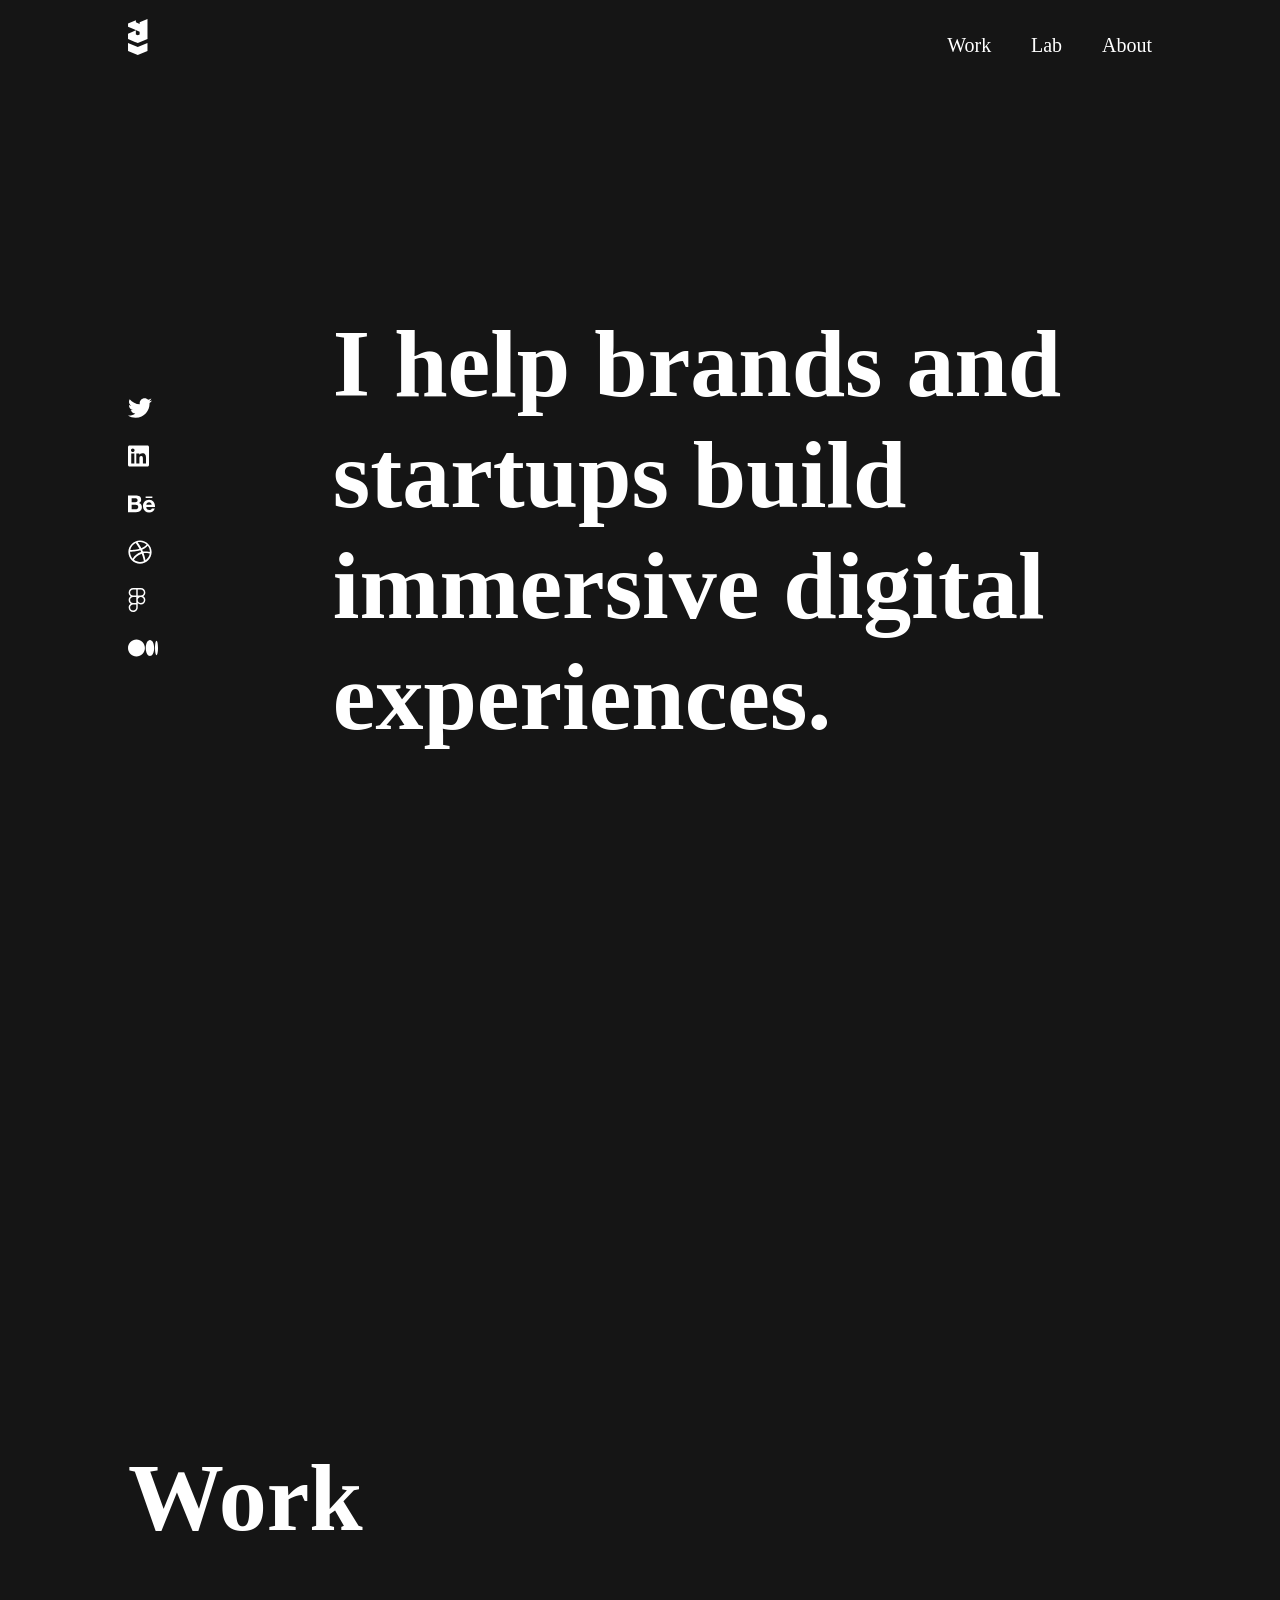
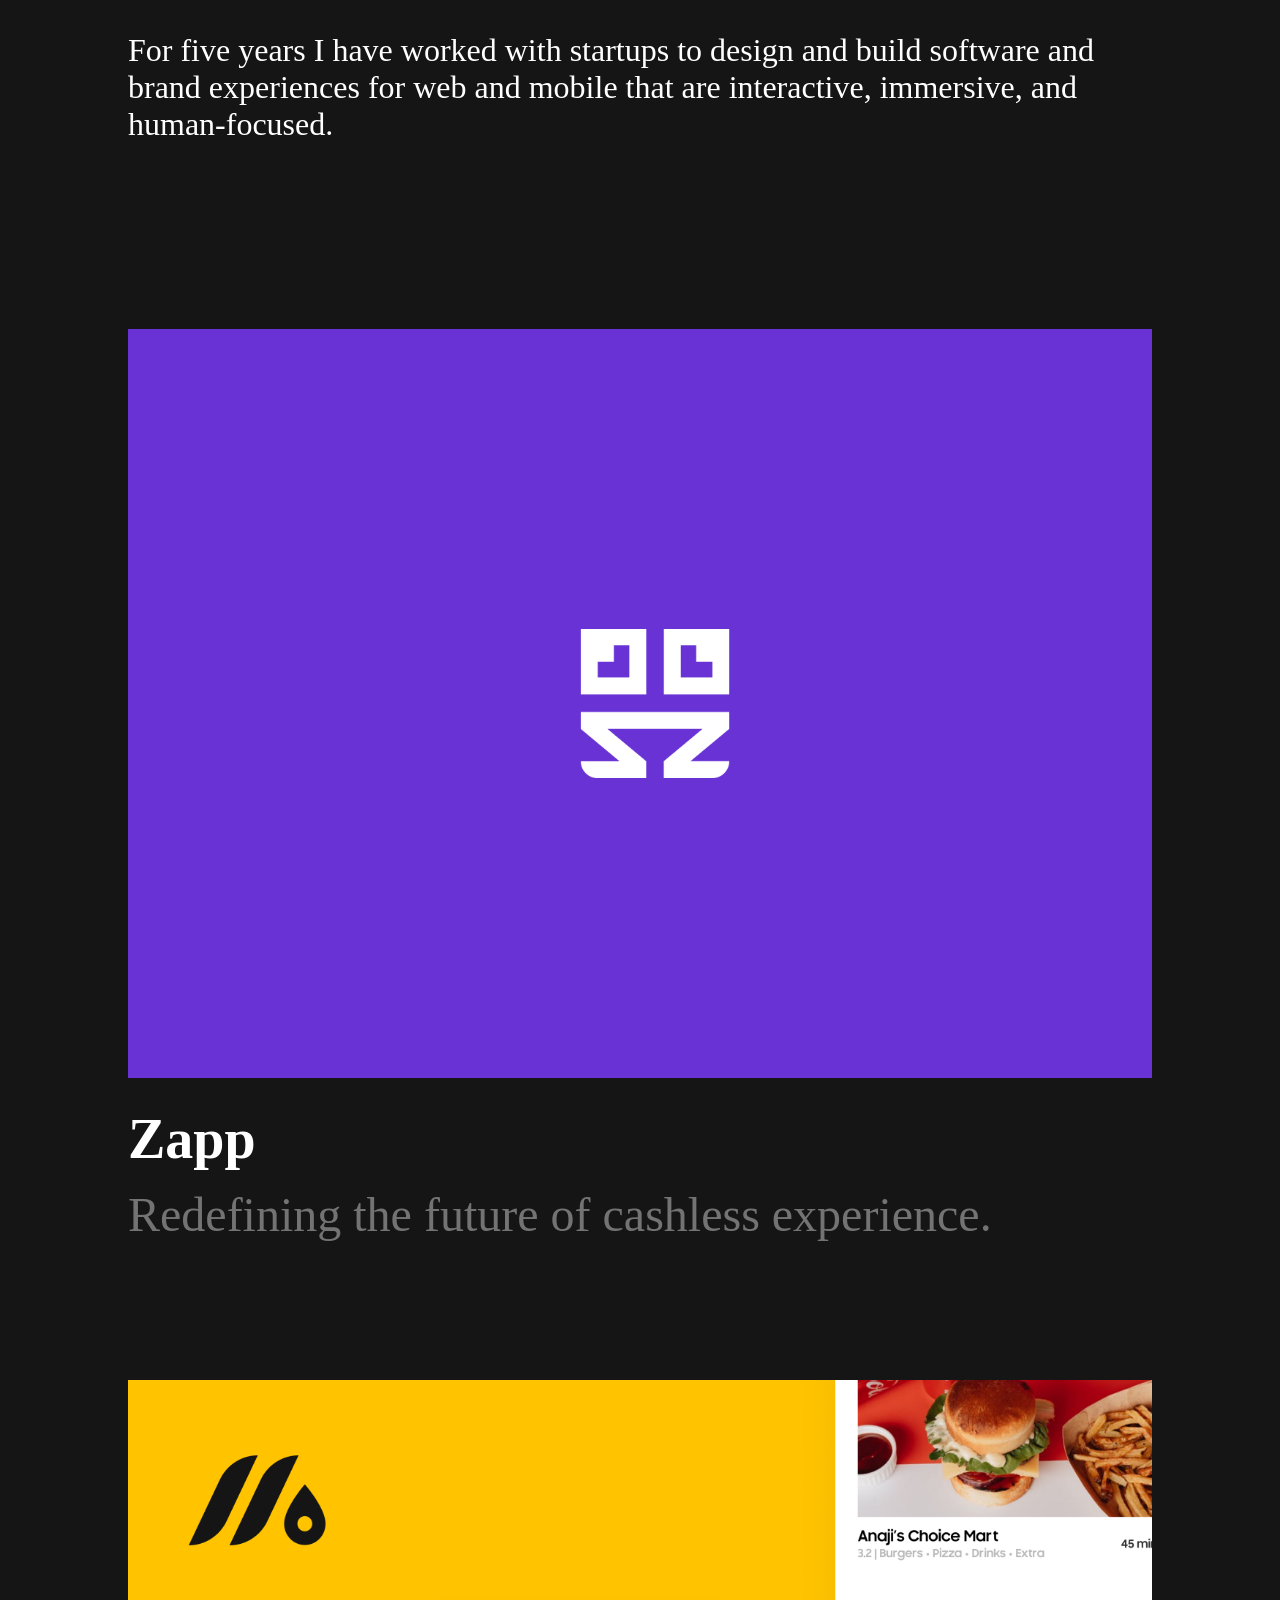
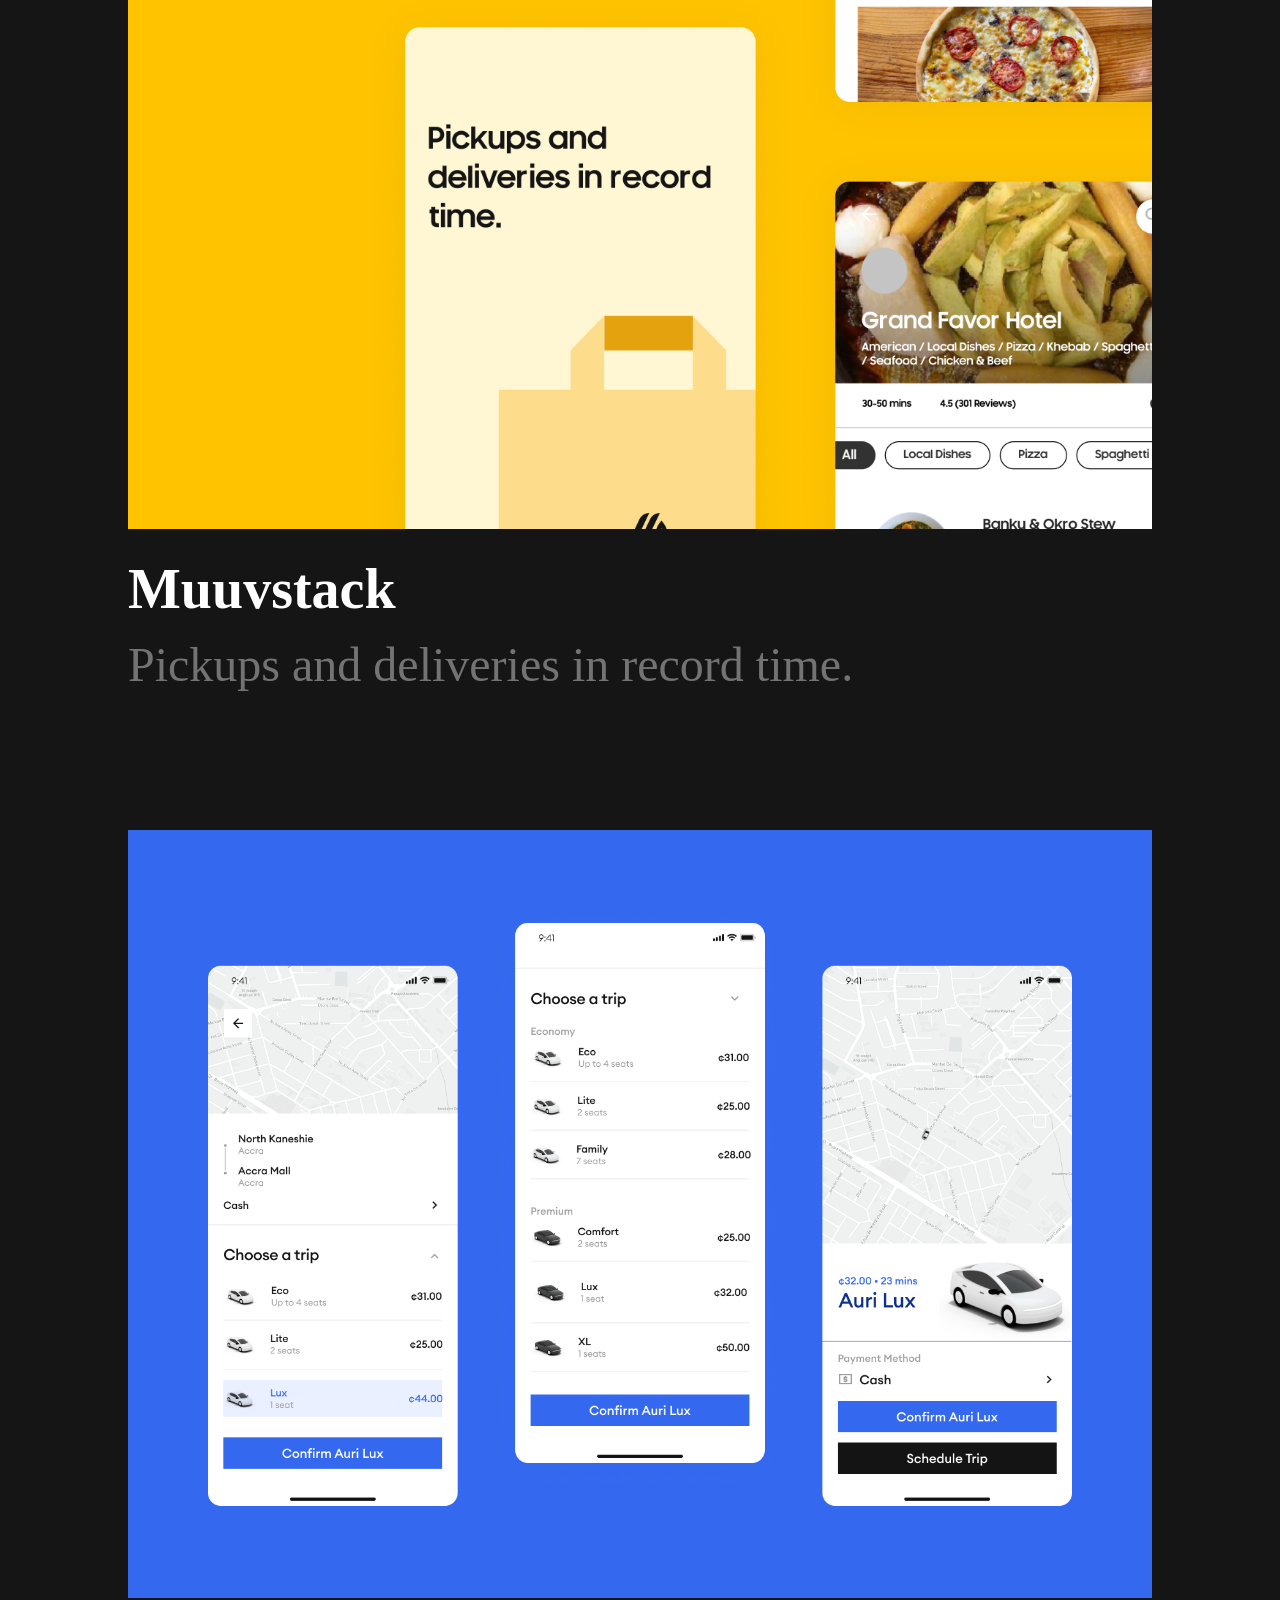
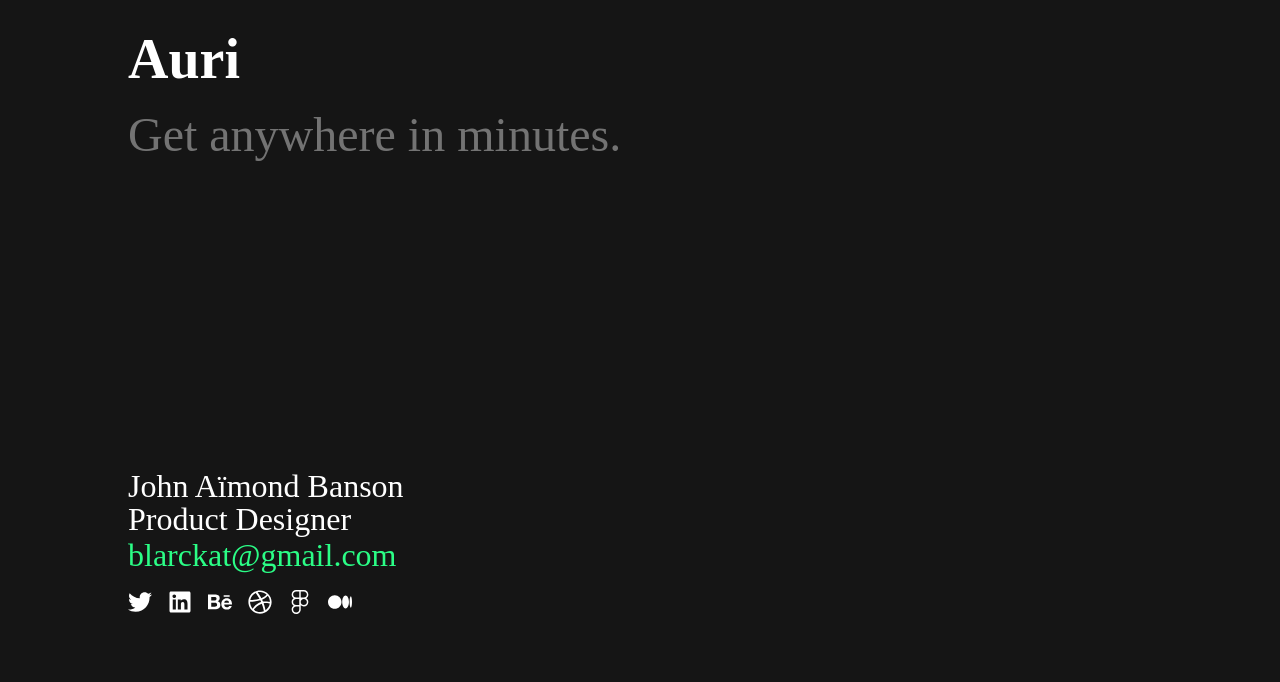
==== index.html @ bd454571 "First Commit Setting Up the First Few files" ====
<!DOCTYPE html>
<html lang="en">
<head>
    <meta charset="UTF-8">
    <meta http-equiv="X-UA-Compatible" content="IE=edge">
    <meta name="description" content="John Banson is a UX Design Engineer working with startups and brands to create impact through digital experiences.">
    <meta name="viewport" content="width=device-width, initial-scale=1.0">
    <meta name="keywords" content="Blarckat, John Stephen Aïmond Banson, John Banson, Aimond Banson, John Banson, Aïmond, Software Engineer, Brand Strategist, Brand Designer Design Engineer, Design Portfolio, Professional Designers in Ghana, Professional designers in Accra, Top UX Designers in Africa">
    <meta name="author" content="John Stephen Aïmond Banson (Blarckat)">
    <link rel="stylesheet" href="./css/main.min.css">
    <link rel="icon" href="./favicon.png" type="image/x-icon">
    <title>John Aïmond Banson • Product Designer</title>
</head>
<body class="dark-mode">
    <nav>
        <a href="index.html">
            <svg viewBox="0 0 26 32">
                <path d="M12.9925 0V13.3574L7.7622 15.5556L6.50218 16.0721L5.23028 15.5435L4.62404 15.3033L4.61215 15.2913L0.023774 13.3694L0 9.84985L1.99701 8.94895L5.23028 7.48348V10.2703L6.50218 10.7868L7.7622 10.2703V8.46847L3.62553 6.73874L0.023774 5.22523V3.03904L5.25405 0.840841V2.1982L7.7622 3.25526V2.1982L12.9925 0Z"/>
                <path d="M0.023774 21.3574L0 16.0721L6.50218 18.7147L12.9806 16.0721L12.9925 21.3574L6.50218 24L0.023774 21.3574Z"/>
            </svg>
        </a>
        <ul>
            <li><a href="./work.html">Work</a></li>
            <li><a href="./lab.html">Lab</a></li>
            <li><a href="./about.html">About</a></li>
        </ul>
    </nav>
    <header class="content-padding home-header">
        <div class="hero">
            <div class="header-social">
                <a href="https://twitter.com/blarckat">
                    <svg viewBox="0 0 512 512">
                        <!-- Twitter Logo -->
                        <path d="M459.37 151.716c.325 4.548.325 9.097.325 13.645 0 138.72-105.583 298.558-298.558 298.558-59.452 0-114.68-17.219-161.137-47.106 8.447.974 16.568 1.299 25.34 1.299 49.055 0 94.213-16.568 130.274-44.832-46.132-.975-84.792-31.188-98.112-72.772 6.498.974 12.995 1.624 19.818 1.624 9.421 0 18.843-1.3 27.614-3.573-48.081-9.747-84.143-51.98-84.143-102.985v-1.299c13.969 7.797 30.214 12.67 47.431 13.319-28.264-18.843-46.781-51.005-46.781-87.391 0-19.492 5.197-37.36 14.294-52.954 51.655 63.675 129.3 105.258 216.365 109.807-1.624-7.797-2.599-15.918-2.599-24.04 0-57.828 46.782-104.934 104.934-104.934 30.213 0 57.502 12.67 76.67 33.137 23.715-4.548 46.456-13.32 66.599-25.34-7.798 24.366-24.366 44.833-46.132 57.827 21.117-2.273 41.584-8.122 60.426-16.243-14.292 20.791-32.161 39.308-52.628 54.253z"/>
                    </svg>
                </a>
                <a href="https://www.linkedin.com/in/blarckat">
                    <svg viewBox="0 0 448 512">
                        <!-- LinkedIn logo -->
                        <path d="M416 32H31.9C14.3 32 0 46.5 0 64.3v383.4C0 465.5 14.3 480 31.9 480H416c17.6 0 32-14.5 32-32.3V64.3c0-17.8-14.4-32.3-32-32.3zM135.4 416H69V202.2h66.5V416zm-33.2-243c-21.3 0-38.5-17.3-38.5-38.5S80.9 96 102.2 96c21.2 0 38.5 17.3 38.5 38.5 0 21.3-17.2 38.5-38.5 38.5zm282.1 243h-66.4V312c0-24.8-.5-56.7-34.5-56.7-34.6 0-39.9 27-39.9 54.9V416h-66.4V202.2h63.7v29.2h.9c8.9-16.8 30.6-34.5 62.9-34.5 67.2 0 79.7 44.3 79.7 101.9V416z"/>                    </svg>
                </a>
                <a href="https://www.behance.net/blarckat">
                    <svg viewBox="0 0 576 512">
                        <!-- Behance logo -->
                        <path d="M232 237.2c31.8-15.2 48.4-38.2 48.4-74 0-70.6-52.6-87.8-113.3-87.8H0v354.4h171.8c64.4 0 124.9-30.9 124.9-102.9 0-44.5-21.1-77.4-64.7-89.7zM77.9 135.9H151c28.1 0 53.4 7.9 53.4 40.5 0 30.1-19.7 42.2-47.5 42.2h-79v-82.7zm83.3 233.7H77.9V272h84.9c34.3 0 56 14.3 56 50.6 0 35.8-25.9 47-57.6 47zm358.5-240.7H376V94h143.7v34.9zM576 305.2c0-75.9-44.4-139.2-124.9-139.2-78.2 0-131.3 58.8-131.3 135.8 0 79.9 50.3 134.7 131.3 134.7 61.3 0 101-27.6 120.1-86.3H509c-6.7 21.9-34.3 33.5-55.7 33.5-41.3 0-63-24.2-63-65.3h185.1c.3-4.2.6-8.7.6-13.2zM390.4 274c2.3-33.7 24.7-54.8 58.5-54.8 35.4 0 53.2 20.8 56.2 54.8H390.4z"/>
                    </svg>
                </a>
                <a href="https://www.dribbble.com/blarckat">
                    <svg viewBox="0 0 512 512">
                        <!-- Dribbble logo -->
                        <path d="M256 8C119.252 8 8 119.252 8 256s111.252 248 248 248 248-111.252 248-248S392.748 8 256 8zm163.97 114.366c29.503 36.046 47.369 81.957 47.835 131.955-6.984-1.477-77.018-15.682-147.502-6.818-5.752-14.041-11.181-26.393-18.617-41.614 78.321-31.977 113.818-77.482 118.284-83.523zM396.421 97.87c-3.81 5.427-35.697 48.286-111.021 76.519-34.712-63.776-73.185-116.168-79.04-124.008 67.176-16.193 137.966 1.27 190.061 47.489zm-230.48-33.25c5.585 7.659 43.438 60.116 78.537 122.509-99.087 26.313-186.36 25.934-195.834 25.809C62.38 147.205 106.678 92.573 165.941 64.62zM44.17 256.323c0-2.166.043-4.322.108-6.473 9.268.19 111.92 1.513 217.706-30.146 6.064 11.868 11.857 23.915 17.174 35.949-76.599 21.575-146.194 83.527-180.531 142.306C64.794 360.405 44.17 310.73 44.17 256.323zm81.807 167.113c22.127-45.233 82.178-103.622 167.579-132.756 29.74 77.283 42.039 142.053 45.189 160.638-68.112 29.013-150.015 21.053-212.768-27.882zm248.38 8.489c-2.171-12.886-13.446-74.897-41.152-151.033 66.38-10.626 124.7 6.768 131.947 9.055-9.442 58.941-43.273 109.844-90.795 141.978z"/>
                    </svg>
                </a>
                <a href="https://www.figma.com/@blarckat">
                    <svg viewBox="0 0 384 512" >
                        <!-- Figma logo -->
                        <path d="M14 95.7924C14 42.8877 56.8878 0 109.793 0H274.161C327.066 0 369.954 42.8877 369.954 95.7924C369.954 129.292 352.758 158.776 326.711 175.897C352.758 193.019 369.954 222.502 369.954 256.002C369.954 308.907 327.066 351.795 274.161 351.795H272.081C247.279 351.795 224.678 342.369 207.666 326.904V415.167C207.666 468.777 163.657 512 110.309 512C57.5361 512 14 469.243 14 416.207C14 382.709 31.1945 353.227 57.2392 336.105C31.1945 318.983 14 289.5 14 256.002C14 222.502 31.196 193.019 57.2425 175.897C31.196 158.776 14 129.292 14 95.7924ZM176.288 191.587H109.793C74.2172 191.587 45.3778 220.427 45.3778 256.002C45.3778 291.44 73.9948 320.194 109.381 320.416C109.518 320.415 109.655 320.415 109.793 320.415H176.288V191.587ZM207.666 256.002C207.666 291.577 236.505 320.417 272.081 320.417H274.161C309.737 320.417 338.576 291.577 338.576 256.002C338.576 220.427 309.737 191.587 274.161 191.587H272.081C236.505 191.587 207.666 220.427 207.666 256.002ZM109.793 351.795C109.655 351.795 109.518 351.794 109.381 351.794C73.9948 352.015 45.3778 380.769 45.3778 416.207C45.3778 451.652 74.6025 480.622 110.309 480.622C146.591 480.622 176.288 451.186 176.288 415.167V351.795H109.793ZM109.793 31.3778C74.2172 31.3778 45.3778 60.2173 45.3778 95.7924C45.3778 131.368 74.2172 160.207 109.793 160.207H176.288V31.3778H109.793ZM207.666 160.207H274.161C309.737 160.207 338.576 131.368 338.576 95.7924C338.576 60.2173 309.737 31.3778 274.161 31.3778H207.666V160.207Z"/>
                    </svg>
                </a>
                <a href="https://blarckat.medium.com">
                    <svg viewBox="0 0 640 512">
                        <!-- Medium logo -->
                        <path d="M180.5,74.262C80.813,74.262,0,155.633,0,256S80.819,437.738,180.5,437.738,361,356.373,361,256,280.191,74.262,180.5,74.262Zm288.25,10.646c-49.845,0-90.245,76.619-90.245,171.095s40.406,171.1,90.251,171.1,90.251-76.619,90.251-171.1H559C559,161.5,518.6,84.908,468.752,84.908Zm139.506,17.821c-17.526,0-31.735,68.628-31.735,153.274s14.2,153.274,31.735,153.274S640,340.631,640,256C640,171.351,625.785,102.729,608.258,102.729Z"/>
                    </svg>
                </a>
            </div>
            <h1>I help brands and startups build immersive digital experiences.</h1>
        </div>
    </header>
    <section class="section-work">
        <div class="paragraph content-padding">
            <h1>Work</h1>
            <p>For five years I have worked with startups to design and build software and brand experiences for web and mobile that are interactive, immersive, and human-focused.</p>
        </div>
        <div class="section-work-case">
            <a href="./work.zapp.html">
                <img src="./assets/zapp/Zapp_branding_1.png" alt="zapp-thumbnail">
            </a>
            <div class="showcase-text-content">
                <h2>Zapp</h2>
                <p class="text-subtitle-1">Redefining the future of cashless experience.</p>
            </div>
        </div>
        <div class="section-work-case">
            <a href="./work.muuvr.html"><img src="./assets/muuvr/muuvr_thumbnail.png" alt="muuvstack-thumbnail"></a>
            <div class="showcase-text-content">
                <h2>Muuvstack</h2>
                <p class="text-subtitle-1">Pickups and deliveries in record time.</p>
            </div>
        </div>
        <div class="section-work-case">
            <a href="./work.auri.html">
                <img src="./assets/auri-app-showcase.png" alt="auri-thumbnail">
            </a>
            <div class="showcase-text-content">
                <h2>Auri</h2>
                <p class="text-subtitle-1">Get anywhere in minutes.</p>
            </div>
        </div>

    </section>
    <footer>
        <div class="footer-content content-padding">
            <div class="footer-text">
            <p>John Aïmond Banson</p>
            <p>Product Designer</p>
            <a href="mailto:blarckat@gmail.com">blarckat@gmail.com</a>

            </div>
            <div class="footer-social">
                <a href="https://twitter.com/blarckat">
                    <svg viewBox="0 0 512 512">
                        <!-- Twitter Logo -->
                        <path d="M459.37 151.716c.325 4.548.325 9.097.325 13.645 0 138.72-105.583 298.558-298.558 298.558-59.452 0-114.68-17.219-161.137-47.106 8.447.974 16.568 1.299 25.34 1.299 49.055 0 94.213-16.568 130.274-44.832-46.132-.975-84.792-31.188-98.112-72.772 6.498.974 12.995 1.624 19.818 1.624 9.421 0 18.843-1.3 27.614-3.573-48.081-9.747-84.143-51.98-84.143-102.985v-1.299c13.969 7.797 30.214 12.67 47.431 13.319-28.264-18.843-46.781-51.005-46.781-87.391 0-19.492 5.197-37.36 14.294-52.954 51.655 63.675 129.3 105.258 216.365 109.807-1.624-7.797-2.599-15.918-2.599-24.04 0-57.828 46.782-104.934 104.934-104.934 30.213 0 57.502 12.67 76.67 33.137 23.715-4.548 46.456-13.32 66.599-25.34-7.798 24.366-24.366 44.833-46.132 57.827 21.117-2.273 41.584-8.122 60.426-16.243-14.292 20.791-32.161 39.308-52.628 54.253z"/>
                    </svg>
                </a>
                <a href="https://www.linkedin.com/in/blarckat">
                    <svg viewBox="0 0 448 512">
                        <!-- LinkedIn logo -->
                        <path d="M416 32H31.9C14.3 32 0 46.5 0 64.3v383.4C0 465.5 14.3 480 31.9 480H416c17.6 0 32-14.5 32-32.3V64.3c0-17.8-14.4-32.3-32-32.3zM135.4 416H69V202.2h66.5V416zm-33.2-243c-21.3 0-38.5-17.3-38.5-38.5S80.9 96 102.2 96c21.2 0 38.5 17.3 38.5 38.5 0 21.3-17.2 38.5-38.5 38.5zm282.1 243h-66.4V312c0-24.8-.5-56.7-34.5-56.7-34.6 0-39.9 27-39.9 54.9V416h-66.4V202.2h63.7v29.2h.9c8.9-16.8 30.6-34.5 62.9-34.5 67.2 0 79.7 44.3 79.7 101.9V416z"/>                    </svg>
                </a>
                <a href="https://www.behance.net/blarckat">
                    <svg viewBox="0 0 576 512">
                        <!-- Behance logo -->
                        <path d="M232 237.2c31.8-15.2 48.4-38.2 48.4-74 0-70.6-52.6-87.8-113.3-87.8H0v354.4h171.8c64.4 0 124.9-30.9 124.9-102.9 0-44.5-21.1-77.4-64.7-89.7zM77.9 135.9H151c28.1 0 53.4 7.9 53.4 40.5 0 30.1-19.7 42.2-47.5 42.2h-79v-82.7zm83.3 233.7H77.9V272h84.9c34.3 0 56 14.3 56 50.6 0 35.8-25.9 47-57.6 47zm358.5-240.7H376V94h143.7v34.9zM576 305.2c0-75.9-44.4-139.2-124.9-139.2-78.2 0-131.3 58.8-131.3 135.8 0 79.9 50.3 134.7 131.3 134.7 61.3 0 101-27.6 120.1-86.3H509c-6.7 21.9-34.3 33.5-55.7 33.5-41.3 0-63-24.2-63-65.3h185.1c.3-4.2.6-8.7.6-13.2zM390.4 274c2.3-33.7 24.7-54.8 58.5-54.8 35.4 0 53.2 20.8 56.2 54.8H390.4z"/>
                    </svg>
                </a>
                <a href="https://www.dribbble.com/blarckat">
                    <svg viewBox="0 0 512 512">
                        <!-- Dribbble logo -->
                        <path d="M256 8C119.252 8 8 119.252 8 256s111.252 248 248 248 248-111.252 248-248S392.748 8 256 8zm163.97 114.366c29.503 36.046 47.369 81.957 47.835 131.955-6.984-1.477-77.018-15.682-147.502-6.818-5.752-14.041-11.181-26.393-18.617-41.614 78.321-31.977 113.818-77.482 118.284-83.523zM396.421 97.87c-3.81 5.427-35.697 48.286-111.021 76.519-34.712-63.776-73.185-116.168-79.04-124.008 67.176-16.193 137.966 1.27 190.061 47.489zm-230.48-33.25c5.585 7.659 43.438 60.116 78.537 122.509-99.087 26.313-186.36 25.934-195.834 25.809C62.38 147.205 106.678 92.573 165.941 64.62zM44.17 256.323c0-2.166.043-4.322.108-6.473 9.268.19 111.92 1.513 217.706-30.146 6.064 11.868 11.857 23.915 17.174 35.949-76.599 21.575-146.194 83.527-180.531 142.306C64.794 360.405 44.17 310.73 44.17 256.323zm81.807 167.113c22.127-45.233 82.178-103.622 167.579-132.756 29.74 77.283 42.039 142.053 45.189 160.638-68.112 29.013-150.015 21.053-212.768-27.882zm248.38 8.489c-2.171-12.886-13.446-74.897-41.152-151.033 66.38-10.626 124.7 6.768 131.947 9.055-9.442 58.941-43.273 109.844-90.795 141.978z"/>
                    </svg>
                </a>
                <a href="https://www.figma.com/@blarckat">
                    <svg viewBox="0 0 384 512" >
                        <!-- Figma logo -->
                        <path d="M14 95.7924C14 42.8877 56.8878 0 109.793 0H274.161C327.066 0 369.954 42.8877 369.954 95.7924C369.954 129.292 352.758 158.776 326.711 175.897C352.758 193.019 369.954 222.502 369.954 256.002C369.954 308.907 327.066 351.795 274.161 351.795H272.081C247.279 351.795 224.678 342.369 207.666 326.904V415.167C207.666 468.777 163.657 512 110.309 512C57.5361 512 14 469.243 14 416.207C14 382.709 31.1945 353.227 57.2392 336.105C31.1945 318.983 14 289.5 14 256.002C14 222.502 31.196 193.019 57.2425 175.897C31.196 158.776 14 129.292 14 95.7924ZM176.288 191.587H109.793C74.2172 191.587 45.3778 220.427 45.3778 256.002C45.3778 291.44 73.9948 320.194 109.381 320.416C109.518 320.415 109.655 320.415 109.793 320.415H176.288V191.587ZM207.666 256.002C207.666 291.577 236.505 320.417 272.081 320.417H274.161C309.737 320.417 338.576 291.577 338.576 256.002C338.576 220.427 309.737 191.587 274.161 191.587H272.081C236.505 191.587 207.666 220.427 207.666 256.002ZM109.793 351.795C109.655 351.795 109.518 351.794 109.381 351.794C73.9948 352.015 45.3778 380.769 45.3778 416.207C45.3778 451.652 74.6025 480.622 110.309 480.622C146.591 480.622 176.288 451.186 176.288 415.167V351.795H109.793ZM109.793 31.3778C74.2172 31.3778 45.3778 60.2173 45.3778 95.7924C45.3778 131.368 74.2172 160.207 109.793 160.207H176.288V31.3778H109.793ZM207.666 160.207H274.161C309.737 160.207 338.576 131.368 338.576 95.7924C338.576 60.2173 309.737 31.3778 274.161 31.3778H207.666V160.207Z"/>
                    </svg>
                </a>
                <a href="https://blarckat.medium.com">
                    <svg viewBox="0 0 640 512">
                        <!-- Medium logo -->
                        <path d="M180.5,74.262C80.813,74.262,0,155.633,0,256S80.819,437.738,180.5,437.738,361,356.373,361,256,280.191,74.262,180.5,74.262Zm288.25,10.646c-49.845,0-90.245,76.619-90.245,171.095s40.406,171.1,90.251,171.1,90.251-76.619,90.251-171.1H559C559,161.5,518.6,84.908,468.752,84.908Zm139.506,17.821c-17.526,0-31.735,68.628-31.735,153.274s14.2,153.274,31.735,153.274S640,340.631,640,256C640,171.351,625.785,102.729,608.258,102.729Z"/>
                    </svg>
                </a>
               
            </div>
        </div>
    </footer>
</body>
</html>
---- css/main.min.css ----
@import url("./colors.min.css");@import url("./layout.min.css");@import url("./typography.min.css");body{margin:0;padding:0;font-family:"Adineue Pro";display:flex;flex-direction:column;gap:10vh}p{font-size:32px}footer svg{width:24px;height:24px}.dark-mode svg{fill:white}.light-mode svg{fill:black}.content-padding{padding:5vw 10vw}nav{display:flex;align-items:center;justify-content:space-between;height:10vh;padding:0 10vw}nav ul{display:flex;flex-direction:row;width:20%;padding:0;justify-content:space-between}nav ul li a{font-size:20px;color:#ffffff}header,section{width:auto;height:fit-content;min-height:100vh}.dark-mode{background-color:#151515;color:#ffffff}.light-mode{background-color:#ffffff;color:#151515}nav svg{height:48px;fill:white}header .hero{display:flex;flex-direction:row;justify-content:space-between;align-items:center}header .hero h1{width:80%}header .hero .header-social{width:fit-content;display:flex;flex-direction:column;gap:20px}header .hero .header-social svg{height:24px}.section-work{height:fit-content}.section-work .section-work-case{display:flex;flex-direction:column;gap:10px;margin:10vh 10vw}.section-work .section-work-case img{object-fit:cover;width:100%;background-size:contain}.section-work .section-work-case .showcase-text-content h2{line-height:0px}.section-work .section-work-case .showcase-text-content p{font-size:48px;opacity:40%}.case{display:flex;flex-direction:column;margin:10vh 10vw}.case img{width:100%;object-fit:cover}.work-hero-img img,.full-showcase-img img{object-fit:cover;width:100%;background-size:contain}footer{height:fit-content}footer .footer-text p,footer .footer-text a{font-size:32px;line-height:1px}footer .footer-text a{color:#2BFD86}footer .footer-social{margin-top:20px;display:flex;flex-direction:row;gap:16px}@media screen and (max-width: 480px){nav{flex-direction:column;justify-content:center;padding:16px}.section-work .section-work-case{margin:10vw 0;height:100vh}.section-work .section-work-case img{height:70%}.section-work .section-work-case .showcase-text-content p{font-size:32px}footer .footer-text p,footer .footer-text a{font-size:24px}}
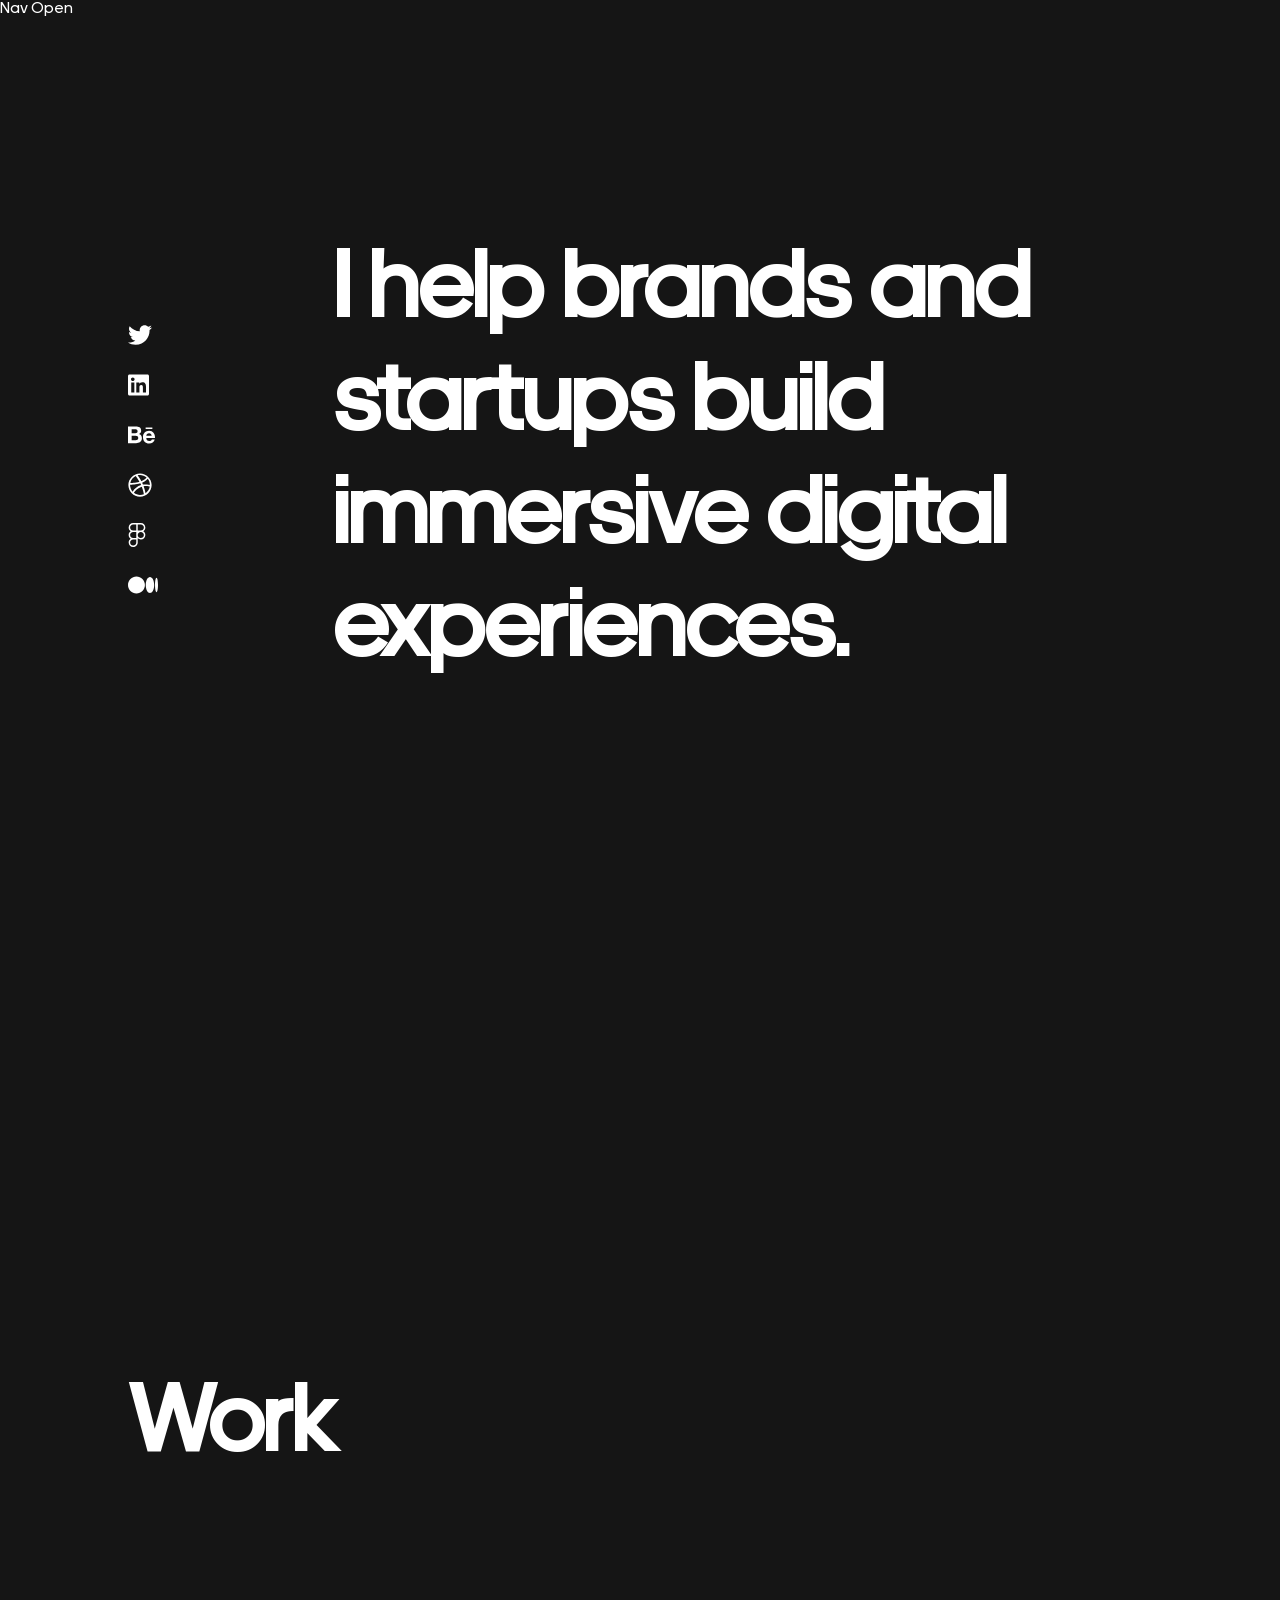
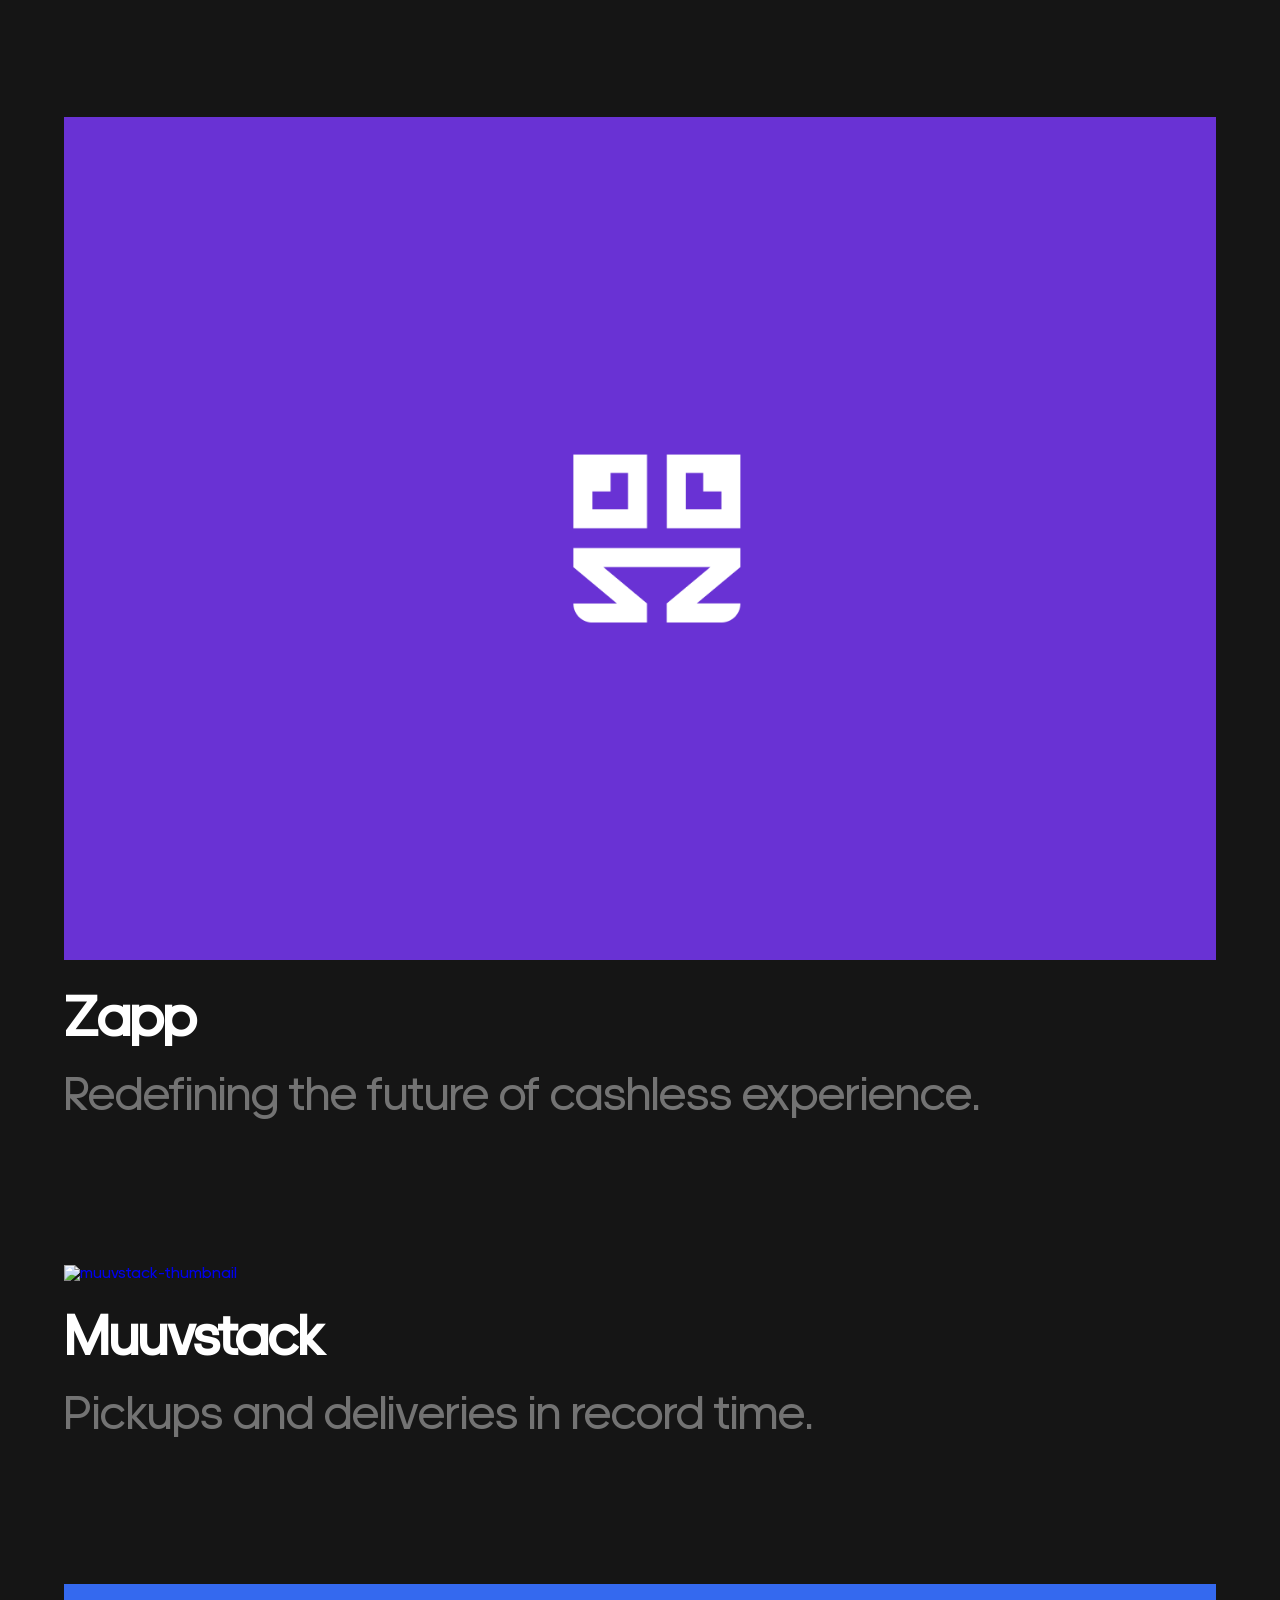
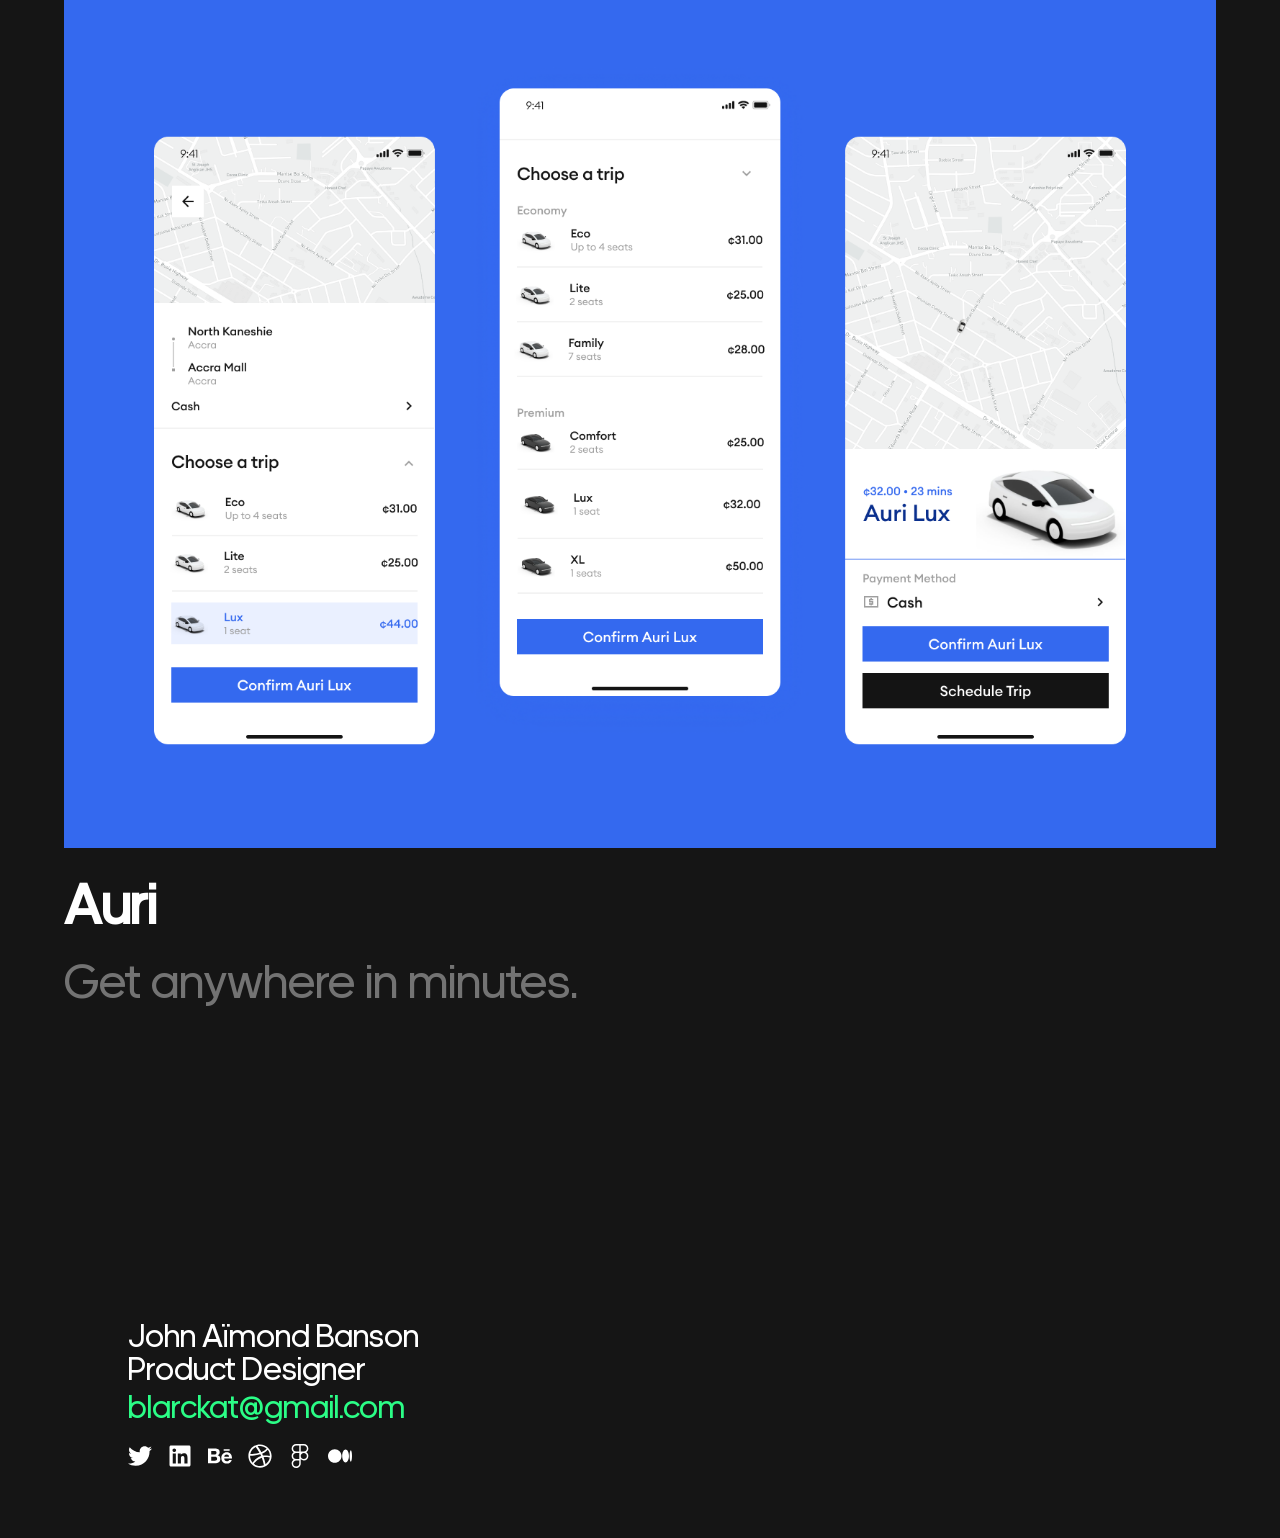
==== commit 6bfcc3a2: "Asset images for Muuvr Branding and Auri" ====
--- a/index.html
+++ b/index.html
@@ -12,7 +12,7 @@
     <title>John Aïmond Banson • Product Designer</title>
 </head>
 <body class="dark-mode">
-    <nav>
+    <nav class="sideNav">
         <a href="index.html">
             <svg viewBox="0 0 26 32">
                 <path d="M12.9925 0V13.3574L7.7622 15.5556L6.50218 16.0721L5.23028 15.5435L4.62404 15.3033L4.61215 15.2913L0.023774 13.3694L0 9.84985L1.99701 8.94895L5.23028 7.48348V10.2703L6.50218 10.7868L7.7622 10.2703V8.46847L3.62553 6.73874L0.023774 5.22523V3.03904L5.25405 0.840841V2.1982L7.7622 3.25526V2.1982L12.9925 0Z"/>
@@ -22,9 +22,12 @@
         <ul>
             <li><a href="./work.html">Work</a></li>
             <li><a href="./lab.html">Lab</a></li>
+            <li><a href="./journal.html">Journal</a></li>
+            <li><a href="./journey.html">Journey</a></li>
             <li><a href="./about.html">About</a></li>
         </ul>
     </nav>
+    <a onclick="openNav()">Nav Open</a>
     <header class="content-padding home-header">
         <div class="hero">
             <div class="header-social">
@@ -70,7 +73,7 @@
     <section class="section-work">
         <div class="paragraph content-padding">
             <h1>Work</h1>
-            <p>For five years I have worked with startups to design and build software and brand experiences for web and mobile that are interactive, immersive, and human-focused.</p>
+            <!-- <p>For five years I have worked with startups to design and build software and brand experiences for web and mobile that are interactive, immersive, and human-focused.</p> -->
         </div>
         <div class="section-work-case">
             <a href="./work.zapp.html">
@@ -147,5 +150,6 @@
             </div>
         </div>
     </footer>
+    <script src="./scripts/app.js"></script>
 </body>
 </html>
--- a/css/main.min.css
+++ b/css/main.min.css
@@ -1 +1 @@
-@import url("./colors.min.css");@import url("./layout.min.css");@import url("./typography.min.css");body{margin:0;padding:0;font-family:"Adineue Pro";display:flex;flex-direction:column;gap:10vh}p{font-size:32px}footer svg{width:24px;height:24px}.dark-mode svg{fill:white}.light-mode svg{fill:black}.content-padding{padding:5vw 10vw}nav{display:flex;align-items:center;justify-content:space-between;height:10vh;padding:0 10vw}nav ul{display:flex;flex-direction:row;width:20%;padding:0;justify-content:space-between}nav ul li a{font-size:20px;color:#ffffff}header,section{width:auto;height:fit-content;min-height:100vh}.dark-mode{background-color:#151515;color:#ffffff}.light-mode{background-color:#ffffff;color:#151515}nav svg{height:48px;fill:white}header .hero{display:flex;flex-direction:row;justify-content:space-between;align-items:center}header .hero h1{width:80%}header .hero .header-social{width:fit-content;display:flex;flex-direction:column;gap:20px}header .hero .header-social svg{height:24px}.section-work{height:fit-content}.section-work .section-work-case{display:flex;flex-direction:column;gap:10px;margin:10vh 10vw}.section-work .section-work-case img{object-fit:cover;width:100%;background-size:contain}.section-work .section-work-case .showcase-text-content h2{line-height:0px}.section-work .section-work-case .showcase-text-content p{font-size:48px;opacity:40%}.case{display:flex;flex-direction:column;margin:10vh 10vw}.case img{width:100%;object-fit:cover}.work-hero-img img,.full-showcase-img img{object-fit:cover;width:100%;background-size:contain}footer{height:fit-content}footer .footer-text p,footer .footer-text a{font-size:32px;line-height:1px}footer .footer-text a{color:#2BFD86}footer .footer-social{margin-top:20px;display:flex;flex-direction:row;gap:16px}@media screen and (max-width: 480px){nav{flex-direction:column;justify-content:center;padding:16px}.section-work .section-work-case{margin:10vw 0;height:100vh}.section-work .section-work-case img{height:70%}.section-work .section-work-case .showcase-text-content p{font-size:32px}footer .footer-text p,footer .footer-text a{font-size:24px}}
+@import url("./colors.min.css");@import url("./layout.min.css");@import url("./typography.min.css");@font-face{font-family:'Ckat Regular';src:url("../assets/fonts/Ckat_Regular.ttf")}@font-face{font-family:'Ckat Bold';src:url("../assets/fonts/Ckat_Bold.ttf")}body{margin:0;padding:0;font-family:"Ckat Regular";display:flex;flex-direction:column;gap:10vh}p{font-size:32px}footer svg{width:24px;height:24px}.dark-mode svg{fill:white}.light-mode svg{fill:black}.content-padding{padding:5vw 10vw}.sideNav{height:100vh;width:0;position:fixed;z-index:1;top:0;left:0;background-color:#111;overflow-x:hidden;transition:.6s}header,section{width:auto;height:fit-content;min-height:100vh}.dark-mode{background-color:#151515;color:#ffffff}.light-mode{background-color:#ffffff;color:#151515}nav svg{height:48px;fill:white}header .hero{display:flex;flex-direction:row;justify-content:space-between;align-items:center}header .hero h1{width:80%}header .hero .header-social{width:fit-content;display:flex;flex-direction:column;gap:20px}header .hero .header-social svg{height:24px}.section-work{height:fit-content}.section-work .section-work-case{display:flex;flex-direction:column;gap:10px;margin:10vh 5vw}.section-work .section-work-case img{object-fit:cover;width:100%;background-size:contain}.section-work .section-work-case .showcase-text-content h2{line-height:0px}.section-work .section-work-case .showcase-text-content p{font-size:48px;opacity:40%}.case{display:flex;flex-direction:column;margin:10vh 5vw}.case img{height:90vh;width:100%;object-fit:cover}.case .case-title h2{line-height:normal}.work-hero-img img,.full-showcase-img img{object-fit:cover;width:100%;background-size:contain}footer{height:fit-content}footer .footer-text p,footer .footer-text a{font-size:32px;line-height:1px}footer .footer-text a{color:#2BFD86}footer .footer-social{margin-top:20px;display:flex;flex-direction:row;gap:16px}@media screen and (max-width: 480px){nav{flex-direction:column;justify-content:center;padding:16px}.section-work .section-work-case{margin:10vw 0;height:100vh}.section-work .section-work-case img{height:70%}.section-work .section-work-case .showcase-text-content p{font-size:32px}footer .footer-text p,footer .footer-text a{font-size:24px}}
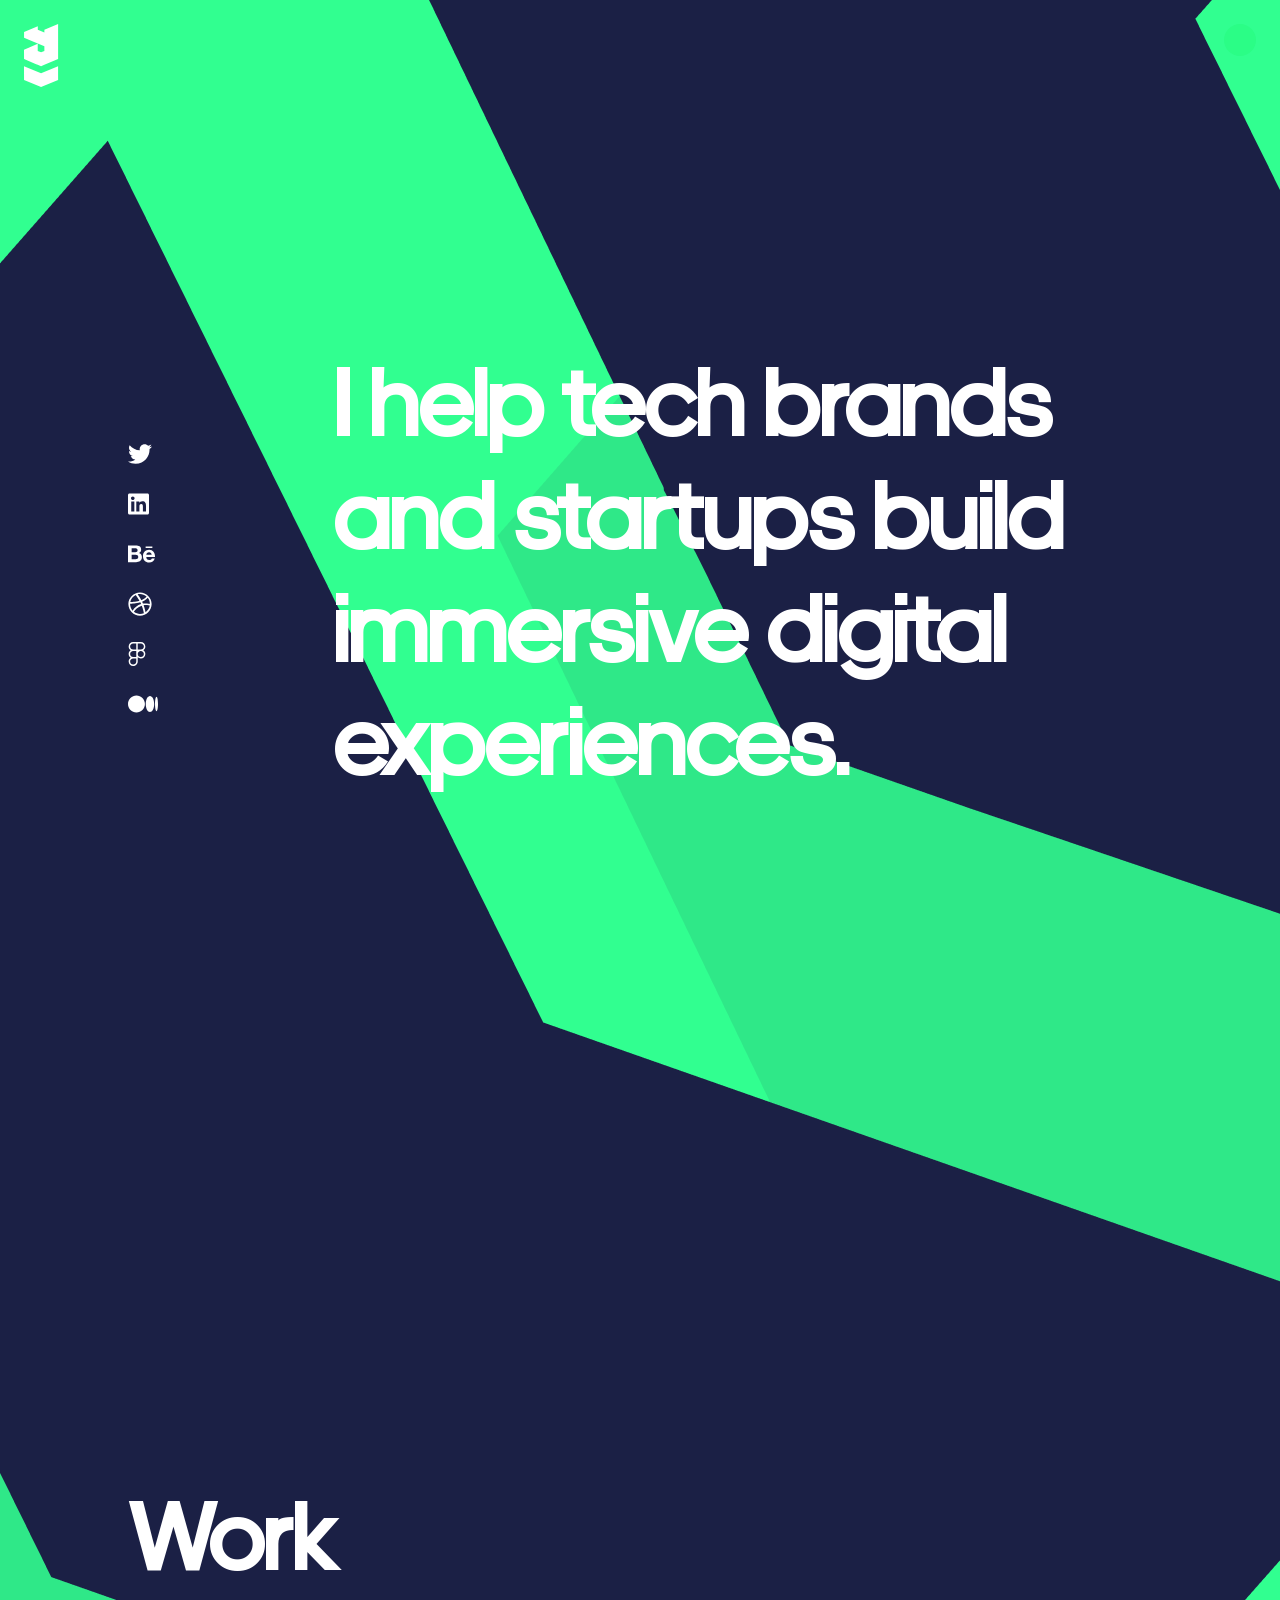
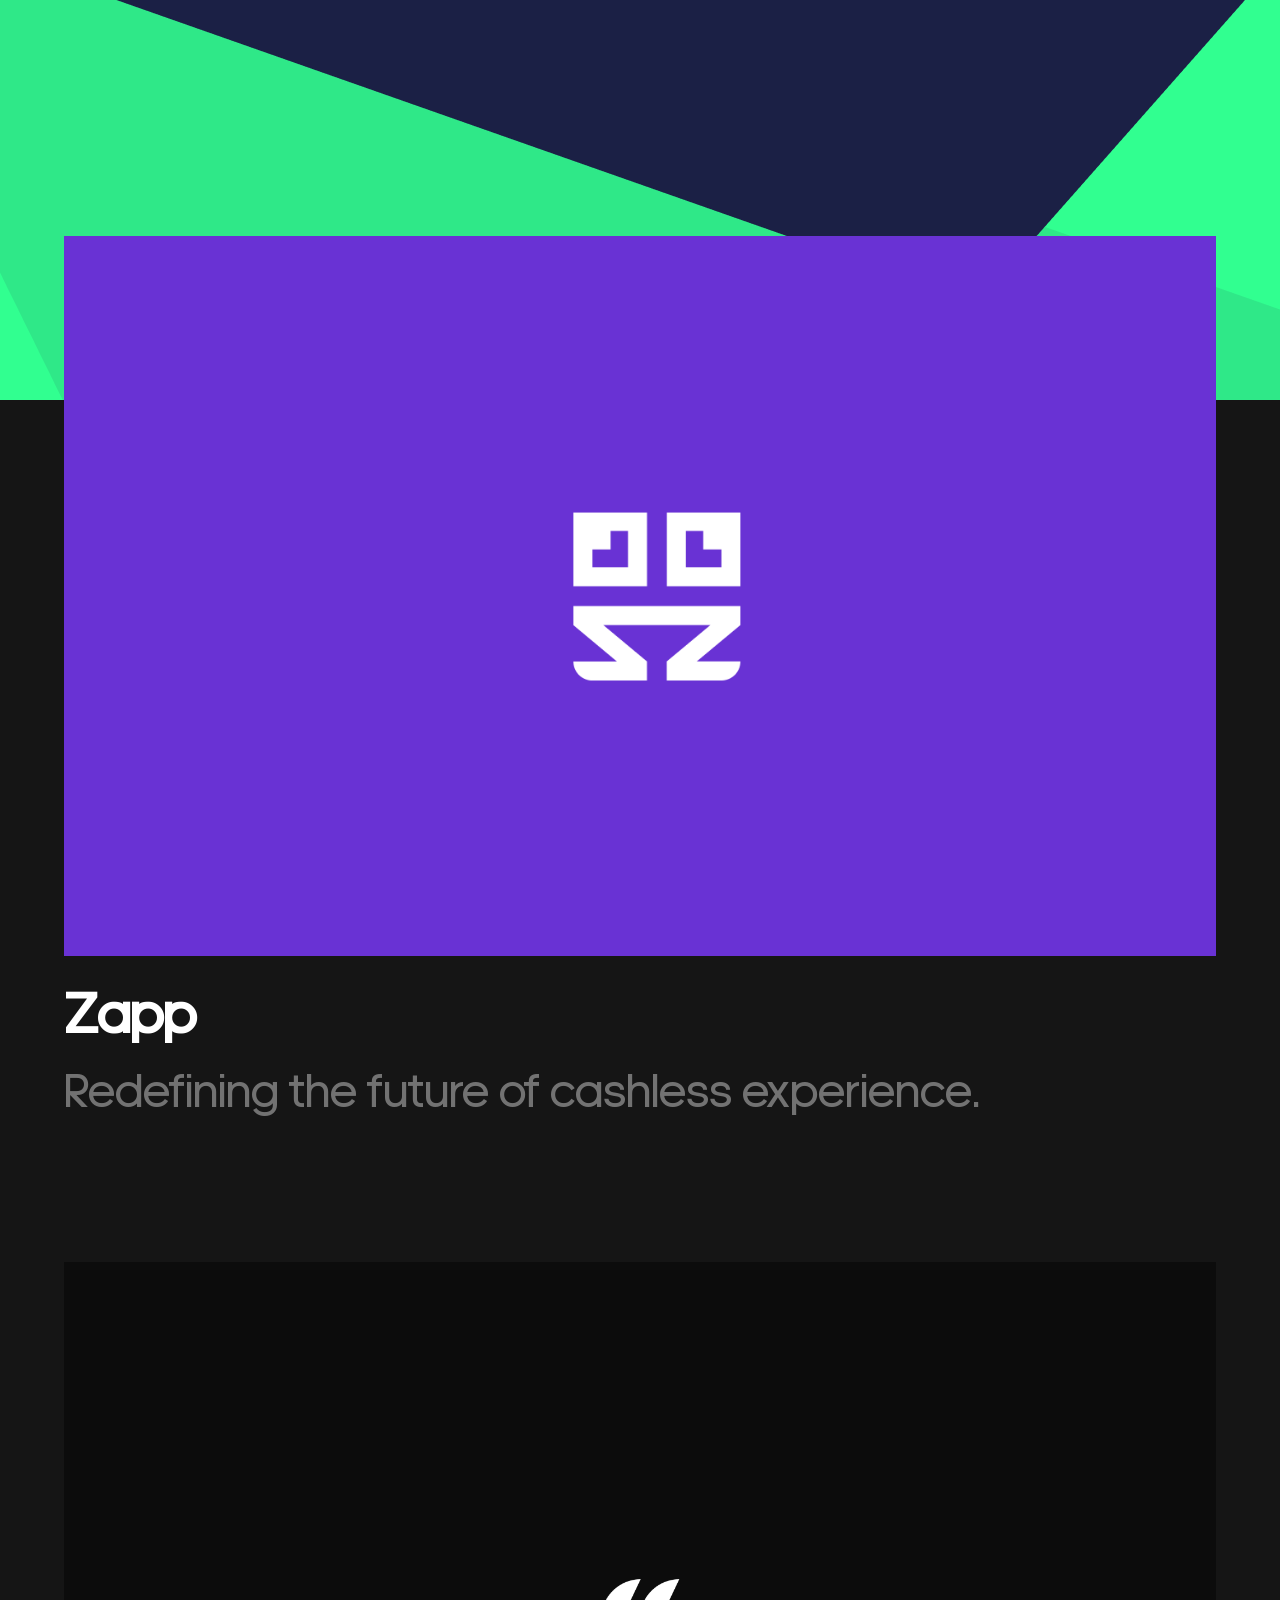
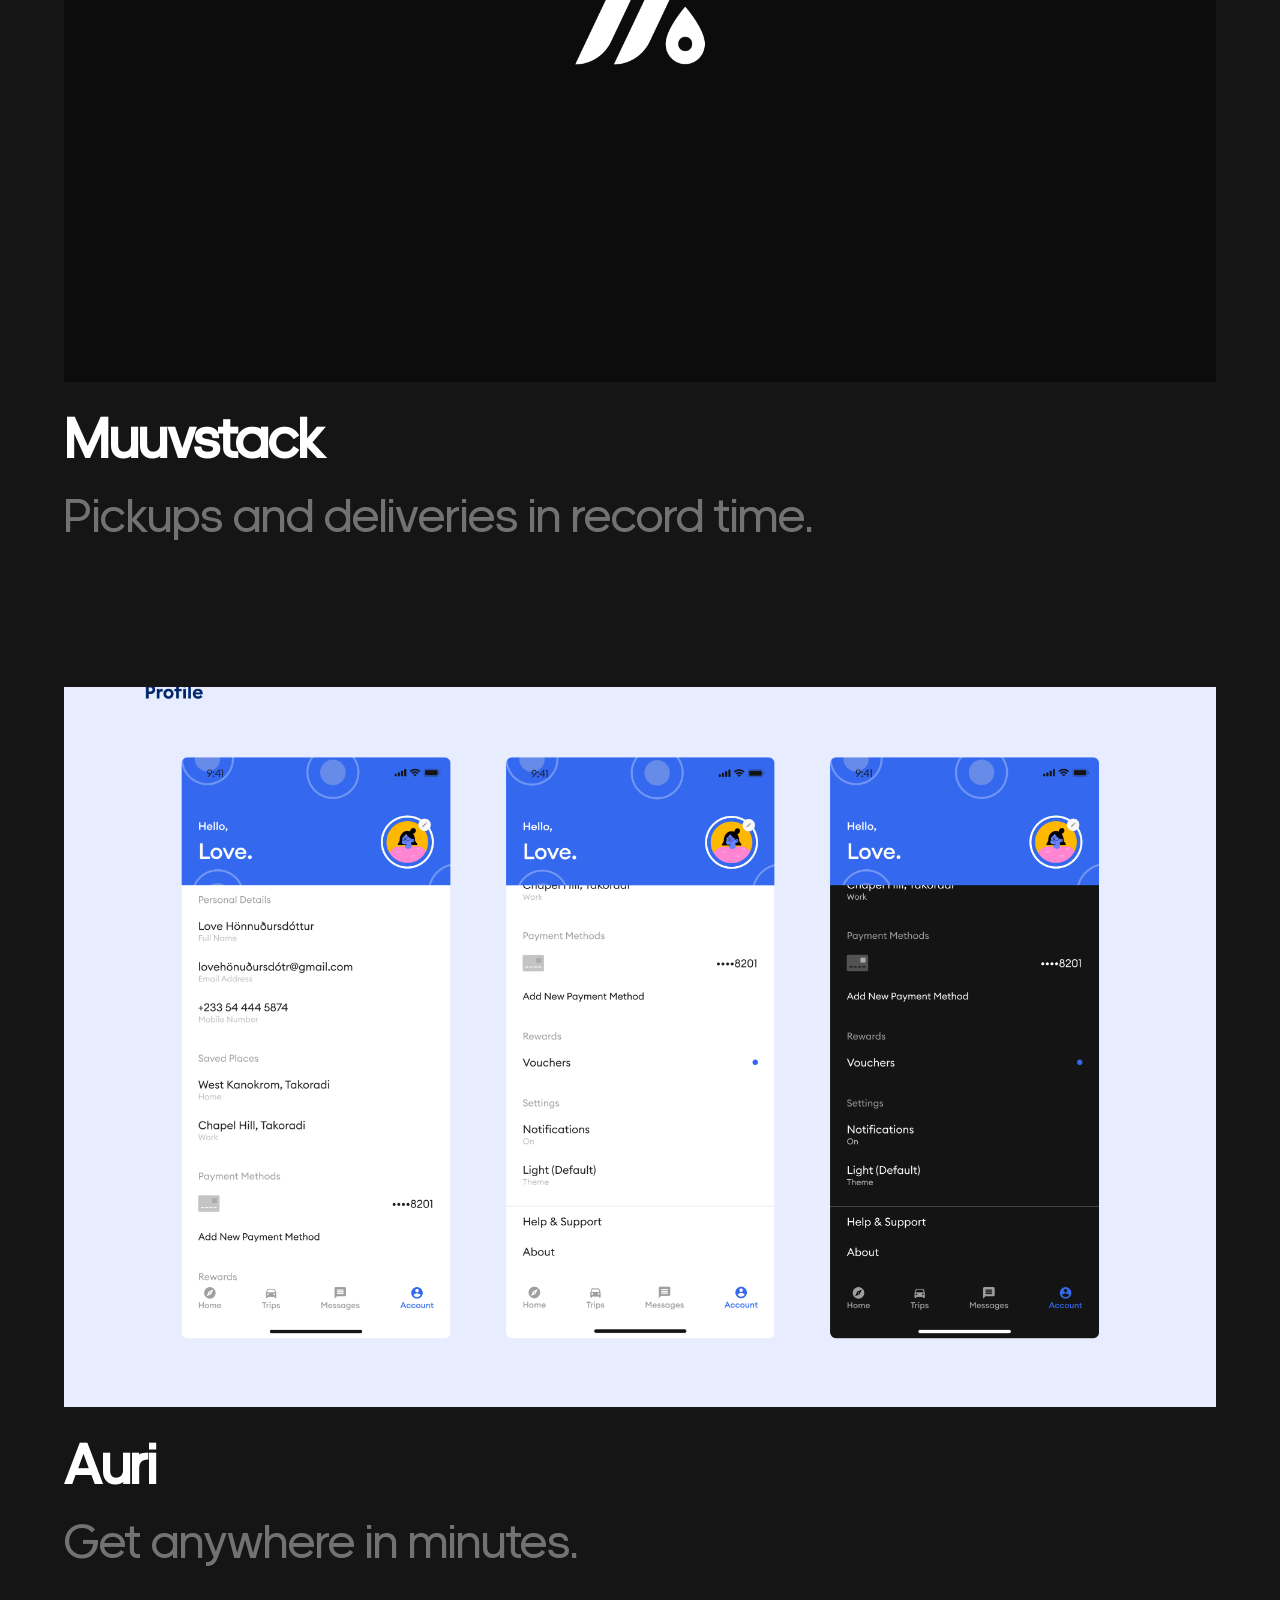
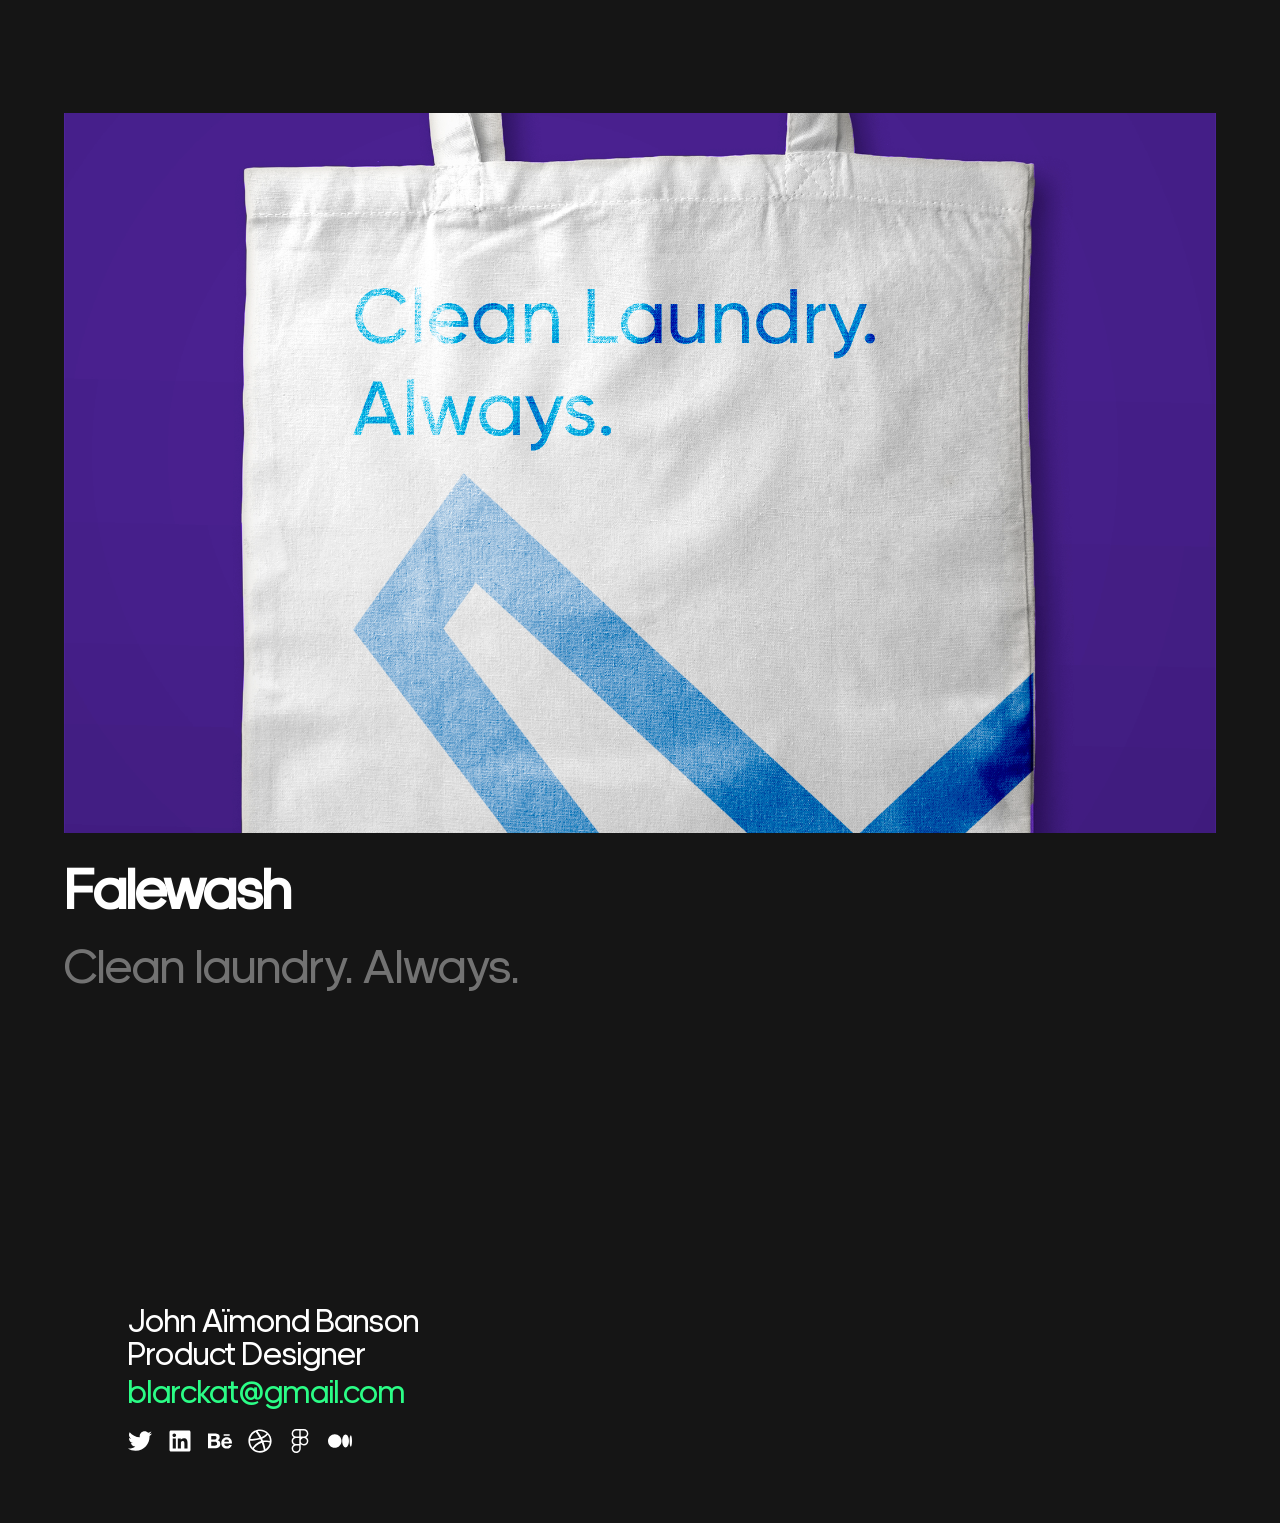
==== commit 9cee1de3: "Side Navigation was improved." ====
--- a/index.html
+++ b/index.html
@@ -1,23 +1,26 @@
 <!DOCTYPE html>
 <html lang="en">
-<head>
-    <meta charset="UTF-8">
-    <meta http-equiv="X-UA-Compatible" content="IE=edge">
-    <meta name="description" content="John Banson is a UX Design Engineer working with startups and brands to create impact through digital experiences.">
-    <meta name="viewport" content="width=device-width, initial-scale=1.0">
-    <meta name="keywords" content="Blarckat, John Stephen Aïmond Banson, John Banson, Aimond Banson, John Banson, Aïmond, Software Engineer, Brand Strategist, Brand Designer Design Engineer, Design Portfolio, Professional Designers in Ghana, Professional designers in Accra, Top UX Designers in Africa">
-    <meta name="author" content="John Stephen Aïmond Banson (Blarckat)">
-    <link rel="stylesheet" href="./css/main.min.css">
-    <link rel="icon" href="./favicon.png" type="image/x-icon">
+  <head>
+    <meta charset="UTF-8" />
+    <meta http-equiv="X-UA-Compatible" content="IE=edge" />
+    <meta
+      name="description"
+      content="John Banson is a UX Design Engineer working with startups and brands to create impact through digital experiences."
+    />
+    <meta name="viewport" content="width=device-width, initial-scale=1.0" />
+    <meta
+      name="keywords"
+      content="Blarckat, John Stephen Aïmond Banson, John Banson, Aimond Banson, John Banson, Aïmond, Software Engineer, Brand Strategist, Brand Designer Design Engineer, Design Portfolio, Professional Designers in Ghana, Professional designers in Accra, Top UX Designers in Africa"
+    />
+    <meta name="author" content="John Stephen Aïmond Banson (Blarckat)" />
+    <link rel="stylesheet" href="./css/main.min.css" />
+    <link rel="icon" href="./favicon.png" type="image/x-icon" />
     <title>John Aïmond Banson • Product Designer</title>
-</head>
-<body class="dark-mode">
-    <nav class="sideNav">
-        <a href="index.html">
-            <svg viewBox="0 0 26 32">
-                <path d="M12.9925 0V13.3574L7.7622 15.5556L6.50218 16.0721L5.23028 15.5435L4.62404 15.3033L4.61215 15.2913L0.023774 13.3694L0 9.84985L1.99701 8.94895L5.23028 7.48348V10.2703L6.50218 10.7868L7.7622 10.2703V8.46847L3.62553 6.73874L0.023774 5.22523V3.03904L5.25405 0.840841V2.1982L7.7622 3.25526V2.1982L12.9925 0Z"/>
-                <path d="M0.023774 21.3574L0 16.0721L6.50218 18.7147L12.9806 16.0721L12.9925 21.3574L6.50218 24L0.023774 21.3574Z"/>
-            </svg>
+  </head>
+  <body class="dark-mode">
+    <nav id="sideNav" class="sideNav">
+        <a onclick="closeNav()" class="close-button">
+            <p>--close</p>
         </a>
         <ul>
             <li><a href="./work.html">Work</a></li>
@@ -25,131 +28,238 @@
             <li><a href="./journal.html">Journal</a></li>
             <li><a href="./journey.html">Journey</a></li>
             <li><a href="./about.html">About</a></li>
-        </ul>
+      </ul>
+      <div class="nav-social">
+        <a href="https://twitter.com/blarckat">
+          <svg viewBox="0 0 512 512">
+            <!-- Twitter Logo -->
+            <path
+              d="M459.37 151.716c.325 4.548.325 9.097.325 13.645 0 138.72-105.583 298.558-298.558 298.558-59.452 0-114.68-17.219-161.137-47.106 8.447.974 16.568 1.299 25.34 1.299 49.055 0 94.213-16.568 130.274-44.832-46.132-.975-84.792-31.188-98.112-72.772 6.498.974 12.995 1.624 19.818 1.624 9.421 0 18.843-1.3 27.614-3.573-48.081-9.747-84.143-51.98-84.143-102.985v-1.299c13.969 7.797 30.214 12.67 47.431 13.319-28.264-18.843-46.781-51.005-46.781-87.391 0-19.492 5.197-37.36 14.294-52.954 51.655 63.675 129.3 105.258 216.365 109.807-1.624-7.797-2.599-15.918-2.599-24.04 0-57.828 46.782-104.934 104.934-104.934 30.213 0 57.502 12.67 76.67 33.137 23.715-4.548 46.456-13.32 66.599-25.34-7.798 24.366-24.366 44.833-46.132 57.827 21.117-2.273 41.584-8.122 60.426-16.243-14.292 20.791-32.161 39.308-52.628 54.253z"
+            />
+          </svg>
+        </a>
+        <a href="https://www.linkedin.com/in/blarckat">
+          <svg viewBox="0 0 448 512">
+            <!-- LinkedIn logo -->
+            <path
+              d="M416 32H31.9C14.3 32 0 46.5 0 64.3v383.4C0 465.5 14.3 480 31.9 480H416c17.6 0 32-14.5 32-32.3V64.3c0-17.8-14.4-32.3-32-32.3zM135.4 416H69V202.2h66.5V416zm-33.2-243c-21.3 0-38.5-17.3-38.5-38.5S80.9 96 102.2 96c21.2 0 38.5 17.3 38.5 38.5 0 21.3-17.2 38.5-38.5 38.5zm282.1 243h-66.4V312c0-24.8-.5-56.7-34.5-56.7-34.6 0-39.9 27-39.9 54.9V416h-66.4V202.2h63.7v29.2h.9c8.9-16.8 30.6-34.5 62.9-34.5 67.2 0 79.7 44.3 79.7 101.9V416z"
+            />
+          </svg>
+        </a>
+        <a href="https://www.behance.net/blarckat">
+          <svg viewBox="0 0 576 512">
+            <!-- Behance logo -->
+            <path
+              d="M232 237.2c31.8-15.2 48.4-38.2 48.4-74 0-70.6-52.6-87.8-113.3-87.8H0v354.4h171.8c64.4 0 124.9-30.9 124.9-102.9 0-44.5-21.1-77.4-64.7-89.7zM77.9 135.9H151c28.1 0 53.4 7.9 53.4 40.5 0 30.1-19.7 42.2-47.5 42.2h-79v-82.7zm83.3 233.7H77.9V272h84.9c34.3 0 56 14.3 56 50.6 0 35.8-25.9 47-57.6 47zm358.5-240.7H376V94h143.7v34.9zM576 305.2c0-75.9-44.4-139.2-124.9-139.2-78.2 0-131.3 58.8-131.3 135.8 0 79.9 50.3 134.7 131.3 134.7 61.3 0 101-27.6 120.1-86.3H509c-6.7 21.9-34.3 33.5-55.7 33.5-41.3 0-63-24.2-63-65.3h185.1c.3-4.2.6-8.7.6-13.2zM390.4 274c2.3-33.7 24.7-54.8 58.5-54.8 35.4 0 53.2 20.8 56.2 54.8H390.4z"
+            />
+          </svg>
+        </a>
+        <a href="https://www.dribbble.com/blarckat">
+          <svg viewBox="0 0 512 512">
+            <!-- Dribbble logo -->
+            <path
+              d="M256 8C119.252 8 8 119.252 8 256s111.252 248 248 248 248-111.252 248-248S392.748 8 256 8zm163.97 114.366c29.503 36.046 47.369 81.957 47.835 131.955-6.984-1.477-77.018-15.682-147.502-6.818-5.752-14.041-11.181-26.393-18.617-41.614 78.321-31.977 113.818-77.482 118.284-83.523zM396.421 97.87c-3.81 5.427-35.697 48.286-111.021 76.519-34.712-63.776-73.185-116.168-79.04-124.008 67.176-16.193 137.966 1.27 190.061 47.489zm-230.48-33.25c5.585 7.659 43.438 60.116 78.537 122.509-99.087 26.313-186.36 25.934-195.834 25.809C62.38 147.205 106.678 92.573 165.941 64.62zM44.17 256.323c0-2.166.043-4.322.108-6.473 9.268.19 111.92 1.513 217.706-30.146 6.064 11.868 11.857 23.915 17.174 35.949-76.599 21.575-146.194 83.527-180.531 142.306C64.794 360.405 44.17 310.73 44.17 256.323zm81.807 167.113c22.127-45.233 82.178-103.622 167.579-132.756 29.74 77.283 42.039 142.053 45.189 160.638-68.112 29.013-150.015 21.053-212.768-27.882zm248.38 8.489c-2.171-12.886-13.446-74.897-41.152-151.033 66.38-10.626 124.7 6.768 131.947 9.055-9.442 58.941-43.273 109.844-90.795 141.978z"
+            />
+          </svg>
+        </a>
+        <a href="https://www.figma.com/@blarckat">
+          <svg viewBox="0 0 384 512">
+            <!-- Figma logo -->
+            <path
+              d="M14 95.7924C14 42.8877 56.8878 0 109.793 0H274.161C327.066 0 369.954 42.8877 369.954 95.7924C369.954 129.292 352.758 158.776 326.711 175.897C352.758 193.019 369.954 222.502 369.954 256.002C369.954 308.907 327.066 351.795 274.161 351.795H272.081C247.279 351.795 224.678 342.369 207.666 326.904V415.167C207.666 468.777 163.657 512 110.309 512C57.5361 512 14 469.243 14 416.207C14 382.709 31.1945 353.227 57.2392 336.105C31.1945 318.983 14 289.5 14 256.002C14 222.502 31.196 193.019 57.2425 175.897C31.196 158.776 14 129.292 14 95.7924ZM176.288 191.587H109.793C74.2172 191.587 45.3778 220.427 45.3778 256.002C45.3778 291.44 73.9948 320.194 109.381 320.416C109.518 320.415 109.655 320.415 109.793 320.415H176.288V191.587ZM207.666 256.002C207.666 291.577 236.505 320.417 272.081 320.417H274.161C309.737 320.417 338.576 291.577 338.576 256.002C338.576 220.427 309.737 191.587 274.161 191.587H272.081C236.505 191.587 207.666 220.427 207.666 256.002ZM109.793 351.795C109.655 351.795 109.518 351.794 109.381 351.794C73.9948 352.015 45.3778 380.769 45.3778 416.207C45.3778 451.652 74.6025 480.622 110.309 480.622C146.591 480.622 176.288 451.186 176.288 415.167V351.795H109.793ZM109.793 31.3778C74.2172 31.3778 45.3778 60.2173 45.3778 95.7924C45.3778 131.368 74.2172 160.207 109.793 160.207H176.288V31.3778H109.793ZM207.666 160.207H274.161C309.737 160.207 338.576 131.368 338.576 95.7924C338.576 60.2173 309.737 31.3778 274.161 31.3778H207.666V160.207Z"
+            />
+          </svg>
+        </a>
+        <a href="https://blarckat.medium.com">
+          <svg viewBox="0 0 640 512">
+            <!-- Medium logo -->
+            <path
+              d="M180.5,74.262C80.813,74.262,0,155.633,0,256S80.819,437.738,180.5,437.738,361,356.373,361,256,280.191,74.262,180.5,74.262Zm288.25,10.646c-49.845,0-90.245,76.619-90.245,171.095s40.406,171.1,90.251,171.1,90.251-76.619,90.251-171.1H559C559,161.5,518.6,84.908,468.752,84.908Zm139.506,17.821c-17.526,0-31.735,68.628-31.735,153.274s14.2,153.274,31.735,153.274S640,340.631,640,256C640,171.351,625.785,102.729,608.258,102.729Z"
+            />
+          </svg>
+        </a>
+      </div>
     </nav>
-    <a onclick="openNav()">Nav Open</a>
+    <div class="appbar">
+      <a href="index.html" class="logo-header">
+        <svg viewBox="0 0 26 32">
+          <path
+            d="M12.9925 0V13.3574L7.7622 15.5556L6.50218 16.0721L5.23028 15.5435L4.62404 15.3033L4.61215 15.2913L0.023774 13.3694L0 9.84985L1.99701 8.94895L5.23028 7.48348V10.2703L6.50218 10.7868L7.7622 10.2703V8.46847L3.62553 6.73874L0.023774 5.22523V3.03904L5.25405 0.840841V2.1982L7.7622 3.25526V2.1982L12.9925 0Z"
+          />
+          <path
+            d="M0.023774 21.3574L0 16.0721L6.50218 18.7147L12.9806 16.0721L12.9925 21.3574L6.50218 24L0.023774 21.3574Z"
+          />
+        </svg>
+      </a>
+      <a onclick="openNav()" class="menu-button">
+      </a>
+    </div>
     <header class="content-padding home-header">
-        <div class="hero">
-            <div class="header-social">
-                <a href="https://twitter.com/blarckat">
-                    <svg viewBox="0 0 512 512">
-                        <!-- Twitter Logo -->
-                        <path d="M459.37 151.716c.325 4.548.325 9.097.325 13.645 0 138.72-105.583 298.558-298.558 298.558-59.452 0-114.68-17.219-161.137-47.106 8.447.974 16.568 1.299 25.34 1.299 49.055 0 94.213-16.568 130.274-44.832-46.132-.975-84.792-31.188-98.112-72.772 6.498.974 12.995 1.624 19.818 1.624 9.421 0 18.843-1.3 27.614-3.573-48.081-9.747-84.143-51.98-84.143-102.985v-1.299c13.969 7.797 30.214 12.67 47.431 13.319-28.264-18.843-46.781-51.005-46.781-87.391 0-19.492 5.197-37.36 14.294-52.954 51.655 63.675 129.3 105.258 216.365 109.807-1.624-7.797-2.599-15.918-2.599-24.04 0-57.828 46.782-104.934 104.934-104.934 30.213 0 57.502 12.67 76.67 33.137 23.715-4.548 46.456-13.32 66.599-25.34-7.798 24.366-24.366 44.833-46.132 57.827 21.117-2.273 41.584-8.122 60.426-16.243-14.292 20.791-32.161 39.308-52.628 54.253z"/>
-                    </svg>
-                </a>
-                <a href="https://www.linkedin.com/in/blarckat">
-                    <svg viewBox="0 0 448 512">
-                        <!-- LinkedIn logo -->
-                        <path d="M416 32H31.9C14.3 32 0 46.5 0 64.3v383.4C0 465.5 14.3 480 31.9 480H416c17.6 0 32-14.5 32-32.3V64.3c0-17.8-14.4-32.3-32-32.3zM135.4 416H69V202.2h66.5V416zm-33.2-243c-21.3 0-38.5-17.3-38.5-38.5S80.9 96 102.2 96c21.2 0 38.5 17.3 38.5 38.5 0 21.3-17.2 38.5-38.5 38.5zm282.1 243h-66.4V312c0-24.8-.5-56.7-34.5-56.7-34.6 0-39.9 27-39.9 54.9V416h-66.4V202.2h63.7v29.2h.9c8.9-16.8 30.6-34.5 62.9-34.5 67.2 0 79.7 44.3 79.7 101.9V416z"/>                    </svg>
-                </a>
-                <a href="https://www.behance.net/blarckat">
-                    <svg viewBox="0 0 576 512">
-                        <!-- Behance logo -->
-                        <path d="M232 237.2c31.8-15.2 48.4-38.2 48.4-74 0-70.6-52.6-87.8-113.3-87.8H0v354.4h171.8c64.4 0 124.9-30.9 124.9-102.9 0-44.5-21.1-77.4-64.7-89.7zM77.9 135.9H151c28.1 0 53.4 7.9 53.4 40.5 0 30.1-19.7 42.2-47.5 42.2h-79v-82.7zm83.3 233.7H77.9V272h84.9c34.3 0 56 14.3 56 50.6 0 35.8-25.9 47-57.6 47zm358.5-240.7H376V94h143.7v34.9zM576 305.2c0-75.9-44.4-139.2-124.9-139.2-78.2 0-131.3 58.8-131.3 135.8 0 79.9 50.3 134.7 131.3 134.7 61.3 0 101-27.6 120.1-86.3H509c-6.7 21.9-34.3 33.5-55.7 33.5-41.3 0-63-24.2-63-65.3h185.1c.3-4.2.6-8.7.6-13.2zM390.4 274c2.3-33.7 24.7-54.8 58.5-54.8 35.4 0 53.2 20.8 56.2 54.8H390.4z"/>
-                    </svg>
-                </a>
-                <a href="https://www.dribbble.com/blarckat">
-                    <svg viewBox="0 0 512 512">
-                        <!-- Dribbble logo -->
-                        <path d="M256 8C119.252 8 8 119.252 8 256s111.252 248 248 248 248-111.252 248-248S392.748 8 256 8zm163.97 114.366c29.503 36.046 47.369 81.957 47.835 131.955-6.984-1.477-77.018-15.682-147.502-6.818-5.752-14.041-11.181-26.393-18.617-41.614 78.321-31.977 113.818-77.482 118.284-83.523zM396.421 97.87c-3.81 5.427-35.697 48.286-111.021 76.519-34.712-63.776-73.185-116.168-79.04-124.008 67.176-16.193 137.966 1.27 190.061 47.489zm-230.48-33.25c5.585 7.659 43.438 60.116 78.537 122.509-99.087 26.313-186.36 25.934-195.834 25.809C62.38 147.205 106.678 92.573 165.941 64.62zM44.17 256.323c0-2.166.043-4.322.108-6.473 9.268.19 111.92 1.513 217.706-30.146 6.064 11.868 11.857 23.915 17.174 35.949-76.599 21.575-146.194 83.527-180.531 142.306C64.794 360.405 44.17 310.73 44.17 256.323zm81.807 167.113c22.127-45.233 82.178-103.622 167.579-132.756 29.74 77.283 42.039 142.053 45.189 160.638-68.112 29.013-150.015 21.053-212.768-27.882zm248.38 8.489c-2.171-12.886-13.446-74.897-41.152-151.033 66.38-10.626 124.7 6.768 131.947 9.055-9.442 58.941-43.273 109.844-90.795 141.978z"/>
-                    </svg>
-                </a>
-                <a href="https://www.figma.com/@blarckat">
-                    <svg viewBox="0 0 384 512" >
-                        <!-- Figma logo -->
-                        <path d="M14 95.7924C14 42.8877 56.8878 0 109.793 0H274.161C327.066 0 369.954 42.8877 369.954 95.7924C369.954 129.292 352.758 158.776 326.711 175.897C352.758 193.019 369.954 222.502 369.954 256.002C369.954 308.907 327.066 351.795 274.161 351.795H272.081C247.279 351.795 224.678 342.369 207.666 326.904V415.167C207.666 468.777 163.657 512 110.309 512C57.5361 512 14 469.243 14 416.207C14 382.709 31.1945 353.227 57.2392 336.105C31.1945 318.983 14 289.5 14 256.002C14 222.502 31.196 193.019 57.2425 175.897C31.196 158.776 14 129.292 14 95.7924ZM176.288 191.587H109.793C74.2172 191.587 45.3778 220.427 45.3778 256.002C45.3778 291.44 73.9948 320.194 109.381 320.416C109.518 320.415 109.655 320.415 109.793 320.415H176.288V191.587ZM207.666 256.002C207.666 291.577 236.505 320.417 272.081 320.417H274.161C309.737 320.417 338.576 291.577 338.576 256.002C338.576 220.427 309.737 191.587 274.161 191.587H272.081C236.505 191.587 207.666 220.427 207.666 256.002ZM109.793 351.795C109.655 351.795 109.518 351.794 109.381 351.794C73.9948 352.015 45.3778 380.769 45.3778 416.207C45.3778 451.652 74.6025 480.622 110.309 480.622C146.591 480.622 176.288 451.186 176.288 415.167V351.795H109.793ZM109.793 31.3778C74.2172 31.3778 45.3778 60.2173 45.3778 95.7924C45.3778 131.368 74.2172 160.207 109.793 160.207H176.288V31.3778H109.793ZM207.666 160.207H274.161C309.737 160.207 338.576 131.368 338.576 95.7924C338.576 60.2173 309.737 31.3778 274.161 31.3778H207.666V160.207Z"/>
-                    </svg>
-                </a>
-                <a href="https://blarckat.medium.com">
-                    <svg viewBox="0 0 640 512">
-                        <!-- Medium logo -->
-                        <path d="M180.5,74.262C80.813,74.262,0,155.633,0,256S80.819,437.738,180.5,437.738,361,356.373,361,256,280.191,74.262,180.5,74.262Zm288.25,10.646c-49.845,0-90.245,76.619-90.245,171.095s40.406,171.1,90.251,171.1,90.251-76.619,90.251-171.1H559C559,161.5,518.6,84.908,468.752,84.908Zm139.506,17.821c-17.526,0-31.735,68.628-31.735,153.274s14.2,153.274,31.735,153.274S640,340.631,640,256C640,171.351,625.785,102.729,608.258,102.729Z"/>
-                    </svg>
-                </a>
-            </div>
-            <h1>I help brands and startups build immersive digital experiences.</h1>
-        </div>
+        <div class="home-header">
+            <img src="./assets/header_home.png" alt="home_header">
+        </div>
+      <div class="hero">
+        <div class="header-social">
+          <a href="https://twitter.com/blarckat">
+            <svg viewBox="0 0 512 512">
+              <!-- Twitter Logo -->
+              <path
+                d="M459.37 151.716c.325 4.548.325 9.097.325 13.645 0 138.72-105.583 298.558-298.558 298.558-59.452 0-114.68-17.219-161.137-47.106 8.447.974 16.568 1.299 25.34 1.299 49.055 0 94.213-16.568 130.274-44.832-46.132-.975-84.792-31.188-98.112-72.772 6.498.974 12.995 1.624 19.818 1.624 9.421 0 18.843-1.3 27.614-3.573-48.081-9.747-84.143-51.98-84.143-102.985v-1.299c13.969 7.797 30.214 12.67 47.431 13.319-28.264-18.843-46.781-51.005-46.781-87.391 0-19.492 5.197-37.36 14.294-52.954 51.655 63.675 129.3 105.258 216.365 109.807-1.624-7.797-2.599-15.918-2.599-24.04 0-57.828 46.782-104.934 104.934-104.934 30.213 0 57.502 12.67 76.67 33.137 23.715-4.548 46.456-13.32 66.599-25.34-7.798 24.366-24.366 44.833-46.132 57.827 21.117-2.273 41.584-8.122 60.426-16.243-14.292 20.791-32.161 39.308-52.628 54.253z"
+              />
+            </svg>
+          </a>
+          <a href="https://www.linkedin.com/in/blarckat">
+            <svg viewBox="0 0 448 512">
+              <!-- LinkedIn logo -->
+              <path
+                d="M416 32H31.9C14.3 32 0 46.5 0 64.3v383.4C0 465.5 14.3 480 31.9 480H416c17.6 0 32-14.5 32-32.3V64.3c0-17.8-14.4-32.3-32-32.3zM135.4 416H69V202.2h66.5V416zm-33.2-243c-21.3 0-38.5-17.3-38.5-38.5S80.9 96 102.2 96c21.2 0 38.5 17.3 38.5 38.5 0 21.3-17.2 38.5-38.5 38.5zm282.1 243h-66.4V312c0-24.8-.5-56.7-34.5-56.7-34.6 0-39.9 27-39.9 54.9V416h-66.4V202.2h63.7v29.2h.9c8.9-16.8 30.6-34.5 62.9-34.5 67.2 0 79.7 44.3 79.7 101.9V416z"
+              />
+            </svg>
+          </a>
+          <a href="https://www.behance.net/blarckat">
+            <svg viewBox="0 0 576 512">
+              <!-- Behance logo -->
+              <path
+                d="M232 237.2c31.8-15.2 48.4-38.2 48.4-74 0-70.6-52.6-87.8-113.3-87.8H0v354.4h171.8c64.4 0 124.9-30.9 124.9-102.9 0-44.5-21.1-77.4-64.7-89.7zM77.9 135.9H151c28.1 0 53.4 7.9 53.4 40.5 0 30.1-19.7 42.2-47.5 42.2h-79v-82.7zm83.3 233.7H77.9V272h84.9c34.3 0 56 14.3 56 50.6 0 35.8-25.9 47-57.6 47zm358.5-240.7H376V94h143.7v34.9zM576 305.2c0-75.9-44.4-139.2-124.9-139.2-78.2 0-131.3 58.8-131.3 135.8 0 79.9 50.3 134.7 131.3 134.7 61.3 0 101-27.6 120.1-86.3H509c-6.7 21.9-34.3 33.5-55.7 33.5-41.3 0-63-24.2-63-65.3h185.1c.3-4.2.6-8.7.6-13.2zM390.4 274c2.3-33.7 24.7-54.8 58.5-54.8 35.4 0 53.2 20.8 56.2 54.8H390.4z"
+              />
+            </svg>
+          </a>
+          <a href="https://www.dribbble.com/blarckat">
+            <svg viewBox="0 0 512 512">
+              <!-- Dribbble logo -->
+              <path
+                d="M256 8C119.252 8 8 119.252 8 256s111.252 248 248 248 248-111.252 248-248S392.748 8 256 8zm163.97 114.366c29.503 36.046 47.369 81.957 47.835 131.955-6.984-1.477-77.018-15.682-147.502-6.818-5.752-14.041-11.181-26.393-18.617-41.614 78.321-31.977 113.818-77.482 118.284-83.523zM396.421 97.87c-3.81 5.427-35.697 48.286-111.021 76.519-34.712-63.776-73.185-116.168-79.04-124.008 67.176-16.193 137.966 1.27 190.061 47.489zm-230.48-33.25c5.585 7.659 43.438 60.116 78.537 122.509-99.087 26.313-186.36 25.934-195.834 25.809C62.38 147.205 106.678 92.573 165.941 64.62zM44.17 256.323c0-2.166.043-4.322.108-6.473 9.268.19 111.92 1.513 217.706-30.146 6.064 11.868 11.857 23.915 17.174 35.949-76.599 21.575-146.194 83.527-180.531 142.306C64.794 360.405 44.17 310.73 44.17 256.323zm81.807 167.113c22.127-45.233 82.178-103.622 167.579-132.756 29.74 77.283 42.039 142.053 45.189 160.638-68.112 29.013-150.015 21.053-212.768-27.882zm248.38 8.489c-2.171-12.886-13.446-74.897-41.152-151.033 66.38-10.626 124.7 6.768 131.947 9.055-9.442 58.941-43.273 109.844-90.795 141.978z"
+              />
+            </svg>
+          </a>
+          <a href="https://www.figma.com/@blarckat">
+            <svg viewBox="0 0 384 512">
+              <!-- Figma logo -->
+              <path
+                d="M14 95.7924C14 42.8877 56.8878 0 109.793 0H274.161C327.066 0 369.954 42.8877 369.954 95.7924C369.954 129.292 352.758 158.776 326.711 175.897C352.758 193.019 369.954 222.502 369.954 256.002C369.954 308.907 327.066 351.795 274.161 351.795H272.081C247.279 351.795 224.678 342.369 207.666 326.904V415.167C207.666 468.777 163.657 512 110.309 512C57.5361 512 14 469.243 14 416.207C14 382.709 31.1945 353.227 57.2392 336.105C31.1945 318.983 14 289.5 14 256.002C14 222.502 31.196 193.019 57.2425 175.897C31.196 158.776 14 129.292 14 95.7924ZM176.288 191.587H109.793C74.2172 191.587 45.3778 220.427 45.3778 256.002C45.3778 291.44 73.9948 320.194 109.381 320.416C109.518 320.415 109.655 320.415 109.793 320.415H176.288V191.587ZM207.666 256.002C207.666 291.577 236.505 320.417 272.081 320.417H274.161C309.737 320.417 338.576 291.577 338.576 256.002C338.576 220.427 309.737 191.587 274.161 191.587H272.081C236.505 191.587 207.666 220.427 207.666 256.002ZM109.793 351.795C109.655 351.795 109.518 351.794 109.381 351.794C73.9948 352.015 45.3778 380.769 45.3778 416.207C45.3778 451.652 74.6025 480.622 110.309 480.622C146.591 480.622 176.288 451.186 176.288 415.167V351.795H109.793ZM109.793 31.3778C74.2172 31.3778 45.3778 60.2173 45.3778 95.7924C45.3778 131.368 74.2172 160.207 109.793 160.207H176.288V31.3778H109.793ZM207.666 160.207H274.161C309.737 160.207 338.576 131.368 338.576 95.7924C338.576 60.2173 309.737 31.3778 274.161 31.3778H207.666V160.207Z"
+              />
+            </svg>
+          </a>
+          <a href="https://blarckat.medium.com">
+            <svg viewBox="0 0 640 512">
+              <!-- Medium logo -->
+              <path
+                d="M180.5,74.262C80.813,74.262,0,155.633,0,256S80.819,437.738,180.5,437.738,361,356.373,361,256,280.191,74.262,180.5,74.262Zm288.25,10.646c-49.845,0-90.245,76.619-90.245,171.095s40.406,171.1,90.251,171.1,90.251-76.619,90.251-171.1H559C559,161.5,518.6,84.908,468.752,84.908Zm139.506,17.821c-17.526,0-31.735,68.628-31.735,153.274s14.2,153.274,31.735,153.274S640,340.631,640,256C640,171.351,625.785,102.729,608.258,102.729Z"
+              />
+            </svg>
+          </a>
+        </div>
+        <h1>
+          I help tech brands and startups build immersive digital experiences.
+        </h1>
+      </div>
     </header>
     <section class="section-work">
-        <div class="paragraph content-padding">
-            <h1>Work</h1>
-            <!-- <p>For five years I have worked with startups to design and build software and brand experiences for web and mobile that are interactive, immersive, and human-focused.</p> -->
-        </div>
-        <div class="section-work-case">
-            <a href="./work.zapp.html">
-                <img src="./assets/zapp/Zapp_branding_1.png" alt="zapp-thumbnail">
-            </a>
-            <div class="showcase-text-content">
-                <h2>Zapp</h2>
-                <p class="text-subtitle-1">Redefining the future of cashless experience.</p>
-            </div>
-        </div>
-        <div class="section-work-case">
-            <a href="./work.muuvr.html"><img src="./assets/muuvr/muuvr_thumbnail.png" alt="muuvstack-thumbnail"></a>
-            <div class="showcase-text-content">
-                <h2>Muuvstack</h2>
-                <p class="text-subtitle-1">Pickups and deliveries in record time.</p>
-            </div>
-        </div>
-        <div class="section-work-case">
-            <a href="./work.auri.html">
-                <img src="./assets/auri-app-showcase.png" alt="auri-thumbnail">
-            </a>
-            <div class="showcase-text-content">
-                <h2>Auri</h2>
-                <p class="text-subtitle-1">Get anywhere in minutes.</p>
-            </div>
-        </div>
-
+      <div class="paragraph content-padding">
+        <h1>Work</h1>
+        <!-- <p>For five years I have worked with startups to design and build software and brand experiences for web and mobile that are interactive, immersive, and human-focused.</p> -->
+      </div>
+      <div class="section-work-case">
+        <a href="./work.zapp.html">
+          <img src="./assets/zapp/Zapp_branding_1.png" alt="zapp-thumbnail" />
+        </a>
+        <div class="showcase-text-content">
+          <h2>Zapp</h2>
+          <p class="text-subtitle-1">
+            Redefining the future of cashless experience.
+          </p>
+        </div>
+      </div>
+      <div class="section-work-case">
+        <a href="./work.muuvr.html"
+          ><img
+            src="./assets/muuvr/muuvrbranding/muuvr_behance_visual-identity01.png"
+            alt="muuvstack-thumbnail"
+        /></a>
+        <div class="showcase-text-content">
+          <h2>Muuvstack</h2>
+          <p class="text-subtitle-1">Pickups and deliveries in record time.</p>
+        </div>
+      </div>
+      <div class="section-work-case">
+        <a href="./work.auri.html">
+          <img src="./assets/auri/behance_slide_30.png" alt="auri-thumbnail" />
+        </a>
+        <div class="showcase-text-content">
+          <h2>Auri</h2>
+          <p class="text-subtitle-1">Get anywhere in minutes.</p>
+        </div>
+      </div>
+      <div class="section-work-case">
+        <a href="./work.falewash.html">
+          <img src="./assets/falewash/white-tote-bag-falewash.png" alt="falewash-thumbnail" />
+        </a>
+        <div class="showcase-text-content">
+          <h2>Falewash</h2>
+          <p class="text-subtitle-1">Clean laundry. Always.</p>
+        </div>
+      </div>
+    </section>
     </section>
     <footer>
-        <div class="footer-content content-padding">
-            <div class="footer-text">
-            <p>John Aïmond Banson</p>
-            <p>Product Designer</p>
-            <a href="mailto:blarckat@gmail.com">blarckat@gmail.com</a>
-
-            </div>
-            <div class="footer-social">
-                <a href="https://twitter.com/blarckat">
-                    <svg viewBox="0 0 512 512">
-                        <!-- Twitter Logo -->
-                        <path d="M459.37 151.716c.325 4.548.325 9.097.325 13.645 0 138.72-105.583 298.558-298.558 298.558-59.452 0-114.68-17.219-161.137-47.106 8.447.974 16.568 1.299 25.34 1.299 49.055 0 94.213-16.568 130.274-44.832-46.132-.975-84.792-31.188-98.112-72.772 6.498.974 12.995 1.624 19.818 1.624 9.421 0 18.843-1.3 27.614-3.573-48.081-9.747-84.143-51.98-84.143-102.985v-1.299c13.969 7.797 30.214 12.67 47.431 13.319-28.264-18.843-46.781-51.005-46.781-87.391 0-19.492 5.197-37.36 14.294-52.954 51.655 63.675 129.3 105.258 216.365 109.807-1.624-7.797-2.599-15.918-2.599-24.04 0-57.828 46.782-104.934 104.934-104.934 30.213 0 57.502 12.67 76.67 33.137 23.715-4.548 46.456-13.32 66.599-25.34-7.798 24.366-24.366 44.833-46.132 57.827 21.117-2.273 41.584-8.122 60.426-16.243-14.292 20.791-32.161 39.308-52.628 54.253z"/>
-                    </svg>
-                </a>
-                <a href="https://www.linkedin.com/in/blarckat">
-                    <svg viewBox="0 0 448 512">
-                        <!-- LinkedIn logo -->
-                        <path d="M416 32H31.9C14.3 32 0 46.5 0 64.3v383.4C0 465.5 14.3 480 31.9 480H416c17.6 0 32-14.5 32-32.3V64.3c0-17.8-14.4-32.3-32-32.3zM135.4 416H69V202.2h66.5V416zm-33.2-243c-21.3 0-38.5-17.3-38.5-38.5S80.9 96 102.2 96c21.2 0 38.5 17.3 38.5 38.5 0 21.3-17.2 38.5-38.5 38.5zm282.1 243h-66.4V312c0-24.8-.5-56.7-34.5-56.7-34.6 0-39.9 27-39.9 54.9V416h-66.4V202.2h63.7v29.2h.9c8.9-16.8 30.6-34.5 62.9-34.5 67.2 0 79.7 44.3 79.7 101.9V416z"/>                    </svg>
-                </a>
-                <a href="https://www.behance.net/blarckat">
-                    <svg viewBox="0 0 576 512">
-                        <!-- Behance logo -->
-                        <path d="M232 237.2c31.8-15.2 48.4-38.2 48.4-74 0-70.6-52.6-87.8-113.3-87.8H0v354.4h171.8c64.4 0 124.9-30.9 124.9-102.9 0-44.5-21.1-77.4-64.7-89.7zM77.9 135.9H151c28.1 0 53.4 7.9 53.4 40.5 0 30.1-19.7 42.2-47.5 42.2h-79v-82.7zm83.3 233.7H77.9V272h84.9c34.3 0 56 14.3 56 50.6 0 35.8-25.9 47-57.6 47zm358.5-240.7H376V94h143.7v34.9zM576 305.2c0-75.9-44.4-139.2-124.9-139.2-78.2 0-131.3 58.8-131.3 135.8 0 79.9 50.3 134.7 131.3 134.7 61.3 0 101-27.6 120.1-86.3H509c-6.7 21.9-34.3 33.5-55.7 33.5-41.3 0-63-24.2-63-65.3h185.1c.3-4.2.6-8.7.6-13.2zM390.4 274c2.3-33.7 24.7-54.8 58.5-54.8 35.4 0 53.2 20.8 56.2 54.8H390.4z"/>
-                    </svg>
-                </a>
-                <a href="https://www.dribbble.com/blarckat">
-                    <svg viewBox="0 0 512 512">
-                        <!-- Dribbble logo -->
-                        <path d="M256 8C119.252 8 8 119.252 8 256s111.252 248 248 248 248-111.252 248-248S392.748 8 256 8zm163.97 114.366c29.503 36.046 47.369 81.957 47.835 131.955-6.984-1.477-77.018-15.682-147.502-6.818-5.752-14.041-11.181-26.393-18.617-41.614 78.321-31.977 113.818-77.482 118.284-83.523zM396.421 97.87c-3.81 5.427-35.697 48.286-111.021 76.519-34.712-63.776-73.185-116.168-79.04-124.008 67.176-16.193 137.966 1.27 190.061 47.489zm-230.48-33.25c5.585 7.659 43.438 60.116 78.537 122.509-99.087 26.313-186.36 25.934-195.834 25.809C62.38 147.205 106.678 92.573 165.941 64.62zM44.17 256.323c0-2.166.043-4.322.108-6.473 9.268.19 111.92 1.513 217.706-30.146 6.064 11.868 11.857 23.915 17.174 35.949-76.599 21.575-146.194 83.527-180.531 142.306C64.794 360.405 44.17 310.73 44.17 256.323zm81.807 167.113c22.127-45.233 82.178-103.622 167.579-132.756 29.74 77.283 42.039 142.053 45.189 160.638-68.112 29.013-150.015 21.053-212.768-27.882zm248.38 8.489c-2.171-12.886-13.446-74.897-41.152-151.033 66.38-10.626 124.7 6.768 131.947 9.055-9.442 58.941-43.273 109.844-90.795 141.978z"/>
-                    </svg>
-                </a>
-                <a href="https://www.figma.com/@blarckat">
-                    <svg viewBox="0 0 384 512" >
-                        <!-- Figma logo -->
-                        <path d="M14 95.7924C14 42.8877 56.8878 0 109.793 0H274.161C327.066 0 369.954 42.8877 369.954 95.7924C369.954 129.292 352.758 158.776 326.711 175.897C352.758 193.019 369.954 222.502 369.954 256.002C369.954 308.907 327.066 351.795 274.161 351.795H272.081C247.279 351.795 224.678 342.369 207.666 326.904V415.167C207.666 468.777 163.657 512 110.309 512C57.5361 512 14 469.243 14 416.207C14 382.709 31.1945 353.227 57.2392 336.105C31.1945 318.983 14 289.5 14 256.002C14 222.502 31.196 193.019 57.2425 175.897C31.196 158.776 14 129.292 14 95.7924ZM176.288 191.587H109.793C74.2172 191.587 45.3778 220.427 45.3778 256.002C45.3778 291.44 73.9948 320.194 109.381 320.416C109.518 320.415 109.655 320.415 109.793 320.415H176.288V191.587ZM207.666 256.002C207.666 291.577 236.505 320.417 272.081 320.417H274.161C309.737 320.417 338.576 291.577 338.576 256.002C338.576 220.427 309.737 191.587 274.161 191.587H272.081C236.505 191.587 207.666 220.427 207.666 256.002ZM109.793 351.795C109.655 351.795 109.518 351.794 109.381 351.794C73.9948 352.015 45.3778 380.769 45.3778 416.207C45.3778 451.652 74.6025 480.622 110.309 480.622C146.591 480.622 176.288 451.186 176.288 415.167V351.795H109.793ZM109.793 31.3778C74.2172 31.3778 45.3778 60.2173 45.3778 95.7924C45.3778 131.368 74.2172 160.207 109.793 160.207H176.288V31.3778H109.793ZM207.666 160.207H274.161C309.737 160.207 338.576 131.368 338.576 95.7924C338.576 60.2173 309.737 31.3778 274.161 31.3778H207.666V160.207Z"/>
-                    </svg>
-                </a>
-                <a href="https://blarckat.medium.com">
-                    <svg viewBox="0 0 640 512">
-                        <!-- Medium logo -->
-                        <path d="M180.5,74.262C80.813,74.262,0,155.633,0,256S80.819,437.738,180.5,437.738,361,356.373,361,256,280.191,74.262,180.5,74.262Zm288.25,10.646c-49.845,0-90.245,76.619-90.245,171.095s40.406,171.1,90.251,171.1,90.251-76.619,90.251-171.1H559C559,161.5,518.6,84.908,468.752,84.908Zm139.506,17.821c-17.526,0-31.735,68.628-31.735,153.274s14.2,153.274,31.735,153.274S640,340.631,640,256C640,171.351,625.785,102.729,608.258,102.729Z"/>
-                    </svg>
-                </a>
-               
-            </div>
-        </div>
+      <div class="footer-content content-padding">
+        <div class="footer-text">
+          <p>John Aïmond Banson</p>
+          <p>Product Designer</p>
+          <a href="mailto:blarckat@gmail.com">blarckat@gmail.com</a>
+        </div>
+        <div class="footer-social">
+          <a href="https://twitter.com/blarckat">
+            <svg viewBox="0 0 512 512">
+              <!-- Twitter Logo -->
+              <path
+                d="M459.37 151.716c.325 4.548.325 9.097.325 13.645 0 138.72-105.583 298.558-298.558 298.558-59.452 0-114.68-17.219-161.137-47.106 8.447.974 16.568 1.299 25.34 1.299 49.055 0 94.213-16.568 130.274-44.832-46.132-.975-84.792-31.188-98.112-72.772 6.498.974 12.995 1.624 19.818 1.624 9.421 0 18.843-1.3 27.614-3.573-48.081-9.747-84.143-51.98-84.143-102.985v-1.299c13.969 7.797 30.214 12.67 47.431 13.319-28.264-18.843-46.781-51.005-46.781-87.391 0-19.492 5.197-37.36 14.294-52.954 51.655 63.675 129.3 105.258 216.365 109.807-1.624-7.797-2.599-15.918-2.599-24.04 0-57.828 46.782-104.934 104.934-104.934 30.213 0 57.502 12.67 76.67 33.137 23.715-4.548 46.456-13.32 66.599-25.34-7.798 24.366-24.366 44.833-46.132 57.827 21.117-2.273 41.584-8.122 60.426-16.243-14.292 20.791-32.161 39.308-52.628 54.253z"
+              />
+            </svg>
+          </a>
+          <a href="https://www.linkedin.com/in/blarckat">
+            <svg viewBox="0 0 448 512">
+              <!-- LinkedIn logo -->
+              <path
+                d="M416 32H31.9C14.3 32 0 46.5 0 64.3v383.4C0 465.5 14.3 480 31.9 480H416c17.6 0 32-14.5 32-32.3V64.3c0-17.8-14.4-32.3-32-32.3zM135.4 416H69V202.2h66.5V416zm-33.2-243c-21.3 0-38.5-17.3-38.5-38.5S80.9 96 102.2 96c21.2 0 38.5 17.3 38.5 38.5 0 21.3-17.2 38.5-38.5 38.5zm282.1 243h-66.4V312c0-24.8-.5-56.7-34.5-56.7-34.6 0-39.9 27-39.9 54.9V416h-66.4V202.2h63.7v29.2h.9c8.9-16.8 30.6-34.5 62.9-34.5 67.2 0 79.7 44.3 79.7 101.9V416z"
+              />
+            </svg>
+          </a>
+          <a href="https://www.behance.net/blarckat">
+            <svg viewBox="0 0 576 512">
+              <!-- Behance logo -->
+              <path
+                d="M232 237.2c31.8-15.2 48.4-38.2 48.4-74 0-70.6-52.6-87.8-113.3-87.8H0v354.4h171.8c64.4 0 124.9-30.9 124.9-102.9 0-44.5-21.1-77.4-64.7-89.7zM77.9 135.9H151c28.1 0 53.4 7.9 53.4 40.5 0 30.1-19.7 42.2-47.5 42.2h-79v-82.7zm83.3 233.7H77.9V272h84.9c34.3 0 56 14.3 56 50.6 0 35.8-25.9 47-57.6 47zm358.5-240.7H376V94h143.7v34.9zM576 305.2c0-75.9-44.4-139.2-124.9-139.2-78.2 0-131.3 58.8-131.3 135.8 0 79.9 50.3 134.7 131.3 134.7 61.3 0 101-27.6 120.1-86.3H509c-6.7 21.9-34.3 33.5-55.7 33.5-41.3 0-63-24.2-63-65.3h185.1c.3-4.2.6-8.7.6-13.2zM390.4 274c2.3-33.7 24.7-54.8 58.5-54.8 35.4 0 53.2 20.8 56.2 54.8H390.4z"
+              />
+            </svg>
+          </a>
+          <a href="https://www.dribbble.com/blarckat">
+            <svg viewBox="0 0 512 512">
+              <!-- Dribbble logo -->
+              <path
+                d="M256 8C119.252 8 8 119.252 8 256s111.252 248 248 248 248-111.252 248-248S392.748 8 256 8zm163.97 114.366c29.503 36.046 47.369 81.957 47.835 131.955-6.984-1.477-77.018-15.682-147.502-6.818-5.752-14.041-11.181-26.393-18.617-41.614 78.321-31.977 113.818-77.482 118.284-83.523zM396.421 97.87c-3.81 5.427-35.697 48.286-111.021 76.519-34.712-63.776-73.185-116.168-79.04-124.008 67.176-16.193 137.966 1.27 190.061 47.489zm-230.48-33.25c5.585 7.659 43.438 60.116 78.537 122.509-99.087 26.313-186.36 25.934-195.834 25.809C62.38 147.205 106.678 92.573 165.941 64.62zM44.17 256.323c0-2.166.043-4.322.108-6.473 9.268.19 111.92 1.513 217.706-30.146 6.064 11.868 11.857 23.915 17.174 35.949-76.599 21.575-146.194 83.527-180.531 142.306C64.794 360.405 44.17 310.73 44.17 256.323zm81.807 167.113c22.127-45.233 82.178-103.622 167.579-132.756 29.74 77.283 42.039 142.053 45.189 160.638-68.112 29.013-150.015 21.053-212.768-27.882zm248.38 8.489c-2.171-12.886-13.446-74.897-41.152-151.033 66.38-10.626 124.7 6.768 131.947 9.055-9.442 58.941-43.273 109.844-90.795 141.978z"
+              />
+            </svg>
+          </a>
+          <a href="https://www.figma.com/@blarckat">
+            <svg viewBox="0 0 384 512">
+              <!-- Figma logo -->
+              <path
+                d="M14 95.7924C14 42.8877 56.8878 0 109.793 0H274.161C327.066 0 369.954 42.8877 369.954 95.7924C369.954 129.292 352.758 158.776 326.711 175.897C352.758 193.019 369.954 222.502 369.954 256.002C369.954 308.907 327.066 351.795 274.161 351.795H272.081C247.279 351.795 224.678 342.369 207.666 326.904V415.167C207.666 468.777 163.657 512 110.309 512C57.5361 512 14 469.243 14 416.207C14 382.709 31.1945 353.227 57.2392 336.105C31.1945 318.983 14 289.5 14 256.002C14 222.502 31.196 193.019 57.2425 175.897C31.196 158.776 14 129.292 14 95.7924ZM176.288 191.587H109.793C74.2172 191.587 45.3778 220.427 45.3778 256.002C45.3778 291.44 73.9948 320.194 109.381 320.416C109.518 320.415 109.655 320.415 109.793 320.415H176.288V191.587ZM207.666 256.002C207.666 291.577 236.505 320.417 272.081 320.417H274.161C309.737 320.417 338.576 291.577 338.576 256.002C338.576 220.427 309.737 191.587 274.161 191.587H272.081C236.505 191.587 207.666 220.427 207.666 256.002ZM109.793 351.795C109.655 351.795 109.518 351.794 109.381 351.794C73.9948 352.015 45.3778 380.769 45.3778 416.207C45.3778 451.652 74.6025 480.622 110.309 480.622C146.591 480.622 176.288 451.186 176.288 415.167V351.795H109.793ZM109.793 31.3778C74.2172 31.3778 45.3778 60.2173 45.3778 95.7924C45.3778 131.368 74.2172 160.207 109.793 160.207H176.288V31.3778H109.793ZM207.666 160.207H274.161C309.737 160.207 338.576 131.368 338.576 95.7924C338.576 60.2173 309.737 31.3778 274.161 31.3778H207.666V160.207Z"
+              />
+            </svg>
+          </a>
+          <a href="https://blarckat.medium.com">
+            <svg viewBox="0 0 640 512">
+              <!-- Medium logo -->
+              <path
+                d="M180.5,74.262C80.813,74.262,0,155.633,0,256S80.819,437.738,180.5,437.738,361,356.373,361,256,280.191,74.262,180.5,74.262Zm288.25,10.646c-49.845,0-90.245,76.619-90.245,171.095s40.406,171.1,90.251,171.1,90.251-76.619,90.251-171.1H559C559,161.5,518.6,84.908,468.752,84.908Zm139.506,17.821c-17.526,0-31.735,68.628-31.735,153.274s14.2,153.274,31.735,153.274S640,340.631,640,256C640,171.351,625.785,102.729,608.258,102.729Z"
+              />
+            </svg>
+          </a>
+        </div>
+      </div>
     </footer>
     <script src="./scripts/app.js"></script>
-</body>
-</html>+  </body>
+</html>
--- a/css/main.min.css
+++ b/css/main.min.css
@@ -1 +1 @@
-@import url("./colors.min.css");@import url("./layout.min.css");@import url("./typography.min.css");@font-face{font-family:'Ckat Regular';src:url("../assets/fonts/Ckat_Regular.ttf")}@font-face{font-family:'Ckat Bold';src:url("../assets/fonts/Ckat_Bold.ttf")}body{margin:0;padding:0;font-family:"Ckat Regular";display:flex;flex-direction:column;gap:10vh}p{font-size:32px}footer svg{width:24px;height:24px}.dark-mode svg{fill:white}.light-mode svg{fill:black}.content-padding{padding:5vw 10vw}.sideNav{height:100vh;width:0;position:fixed;z-index:1;top:0;left:0;background-color:#111;overflow-x:hidden;transition:.6s}header,section{width:auto;height:fit-content;min-height:100vh}.dark-mode{background-color:#151515;color:#ffffff}.light-mode{background-color:#ffffff;color:#151515}nav svg{height:48px;fill:white}header .hero{display:flex;flex-direction:row;justify-content:space-between;align-items:center}header .hero h1{width:80%}header .hero .header-social{width:fit-content;display:flex;flex-direction:column;gap:20px}header .hero .header-social svg{height:24px}.section-work{height:fit-content}.section-work .section-work-case{display:flex;flex-direction:column;gap:10px;margin:10vh 5vw}.section-work .section-work-case img{object-fit:cover;width:100%;background-size:contain}.section-work .section-work-case .showcase-text-content h2{line-height:0px}.section-work .section-work-case .showcase-text-content p{font-size:48px;opacity:40%}.case{display:flex;flex-direction:column;margin:10vh 5vw}.case img{height:90vh;width:100%;object-fit:cover}.case .case-title h2{line-height:normal}.work-hero-img img,.full-showcase-img img{object-fit:cover;width:100%;background-size:contain}footer{height:fit-content}footer .footer-text p,footer .footer-text a{font-size:32px;line-height:1px}footer .footer-text a{color:#2BFD86}footer .footer-social{margin-top:20px;display:flex;flex-direction:row;gap:16px}@media screen and (max-width: 480px){nav{flex-direction:column;justify-content:center;padding:16px}.section-work .section-work-case{margin:10vw 0;height:100vh}.section-work .section-work-case img{height:70%}.section-work .section-work-case .showcase-text-content p{font-size:32px}footer .footer-text p,footer .footer-text a{font-size:24px}}
+@import url("./colors.min.css");@import url("./layout.min.css");@import url("./typography.min.css");@font-face{font-family:'Ckat Regular';src:url("../assets/fonts/Ckat_Regular.ttf")}@font-face{font-family:'Ckat Bold';src:url("../assets/fonts/Ckat_Bold.ttf")}::-webkit-scrollbar{display:none}::selection{background-color:#2BFD86}body{margin:0;padding:0;font-family:"Ckat Regular";display:flex;flex-direction:column;gap:10vh}p{font-size:32px}footer svg{width:24px;height:24px}.dark-mode svg{fill:white}.dark-mode svg ::selection{color:white}.light-mode svg{fill:black}.light-mode svg ::selection{color:black}.content-padding{padding:5vw 10vw}nav{display:flex;width:100%;flex-direction:column}nav ul li{transition:.5s}nav ul li:hover{transform:translateX(5%)}.sideNav{height:100vh;width:0;position:fixed;z-index:1;top:0;right:-20px;background-color:#2BFD86;overflow-x:hidden;transition:.9s}.sideNav ul{height:90%;display:flex;flex-direction:column;justify-content:center}.sideNav a{padding:8px 8px 8px 32px;text-decoration:none;color:#212121;font-size:56px;transition:.5s}.sideNav a:hover{color:#ffffff}.appbar{position:sticky;top:0;display:flex;flex-direction:row;justify-content:space-between;padding:24px}.menu-button{height:32px;width:32px;border-radius:50%;background-color:#2BFD86;cursor:pointer;transition:.5s}.menu-button:hover{transform:scale(150%)}.close-button{position:absolute;right:24px}.close-button svg{height:48px}.logo-header{mix-blend-mode:difference}.logo-header svg{height:84px;fill:white;transition:.5s}.logo-header :hover{fill:#2BFD86}.home-header img{background-size:contain;position:absolute;z-index:-2;top:0;left:0}header,section{width:auto;height:fit-content;min-height:100vh}.dark-mode{background-color:#151515;color:#ffffff}.light-mode{background-color:#ffffff;color:#151515}.nav-social{display:flex;justify-content:flex-start}.nav-social svg{height:24px;fill:#151515}header .hero{display:flex;flex-direction:row;justify-content:space-between;align-items:center}header .hero h1{width:80%}header .hero .header-social{width:fit-content;display:flex;flex-direction:column;gap:20px}header .hero .header-social svg{height:24px}.section-work{height:fit-content}.section-work .section-work-case{display:flex;flex-direction:column;gap:10px;margin:10vh 5vw}.section-work .section-work-case img{object-fit:cover;width:100%;height:80vh;background-size:cover}.section-work .section-work-case .showcase-text-content h2{line-height:0px}.section-work .section-work-case .showcase-text-content p{font-size:48px;opacity:40%}.case{display:flex;flex-direction:column;margin:10vh 5vw}.case img{height:90vh;width:100%;object-fit:cover}.case .case-title h2{line-height:normal}.work-hero-img img,.full-showcase-img img{object-fit:cover;width:100%;background-size:contain}footer{height:fit-content}footer .footer-text p,footer .footer-text a{font-size:32px;line-height:1px}footer .footer-text a{color:#2BFD86}footer .footer-social{margin-top:20px;display:flex;flex-direction:row;gap:16px}@media screen and (max-width: 480px){header .hero{flex-direction:column-reverse}header .hero h1{font-size:32px;width:100vw}header .hero .header-social{flex-direction:row}nav{flex-direction:column;justify-content:center;padding:16px}.section-work .section-work-case{margin:10vw 0;height:100vh}.section-work .section-work-case img{height:80vh}.section-work .section-work-case .showcase-text-content p{font-size:32px}footer .footer-text p,footer .footer-text a{font-size:24px}}
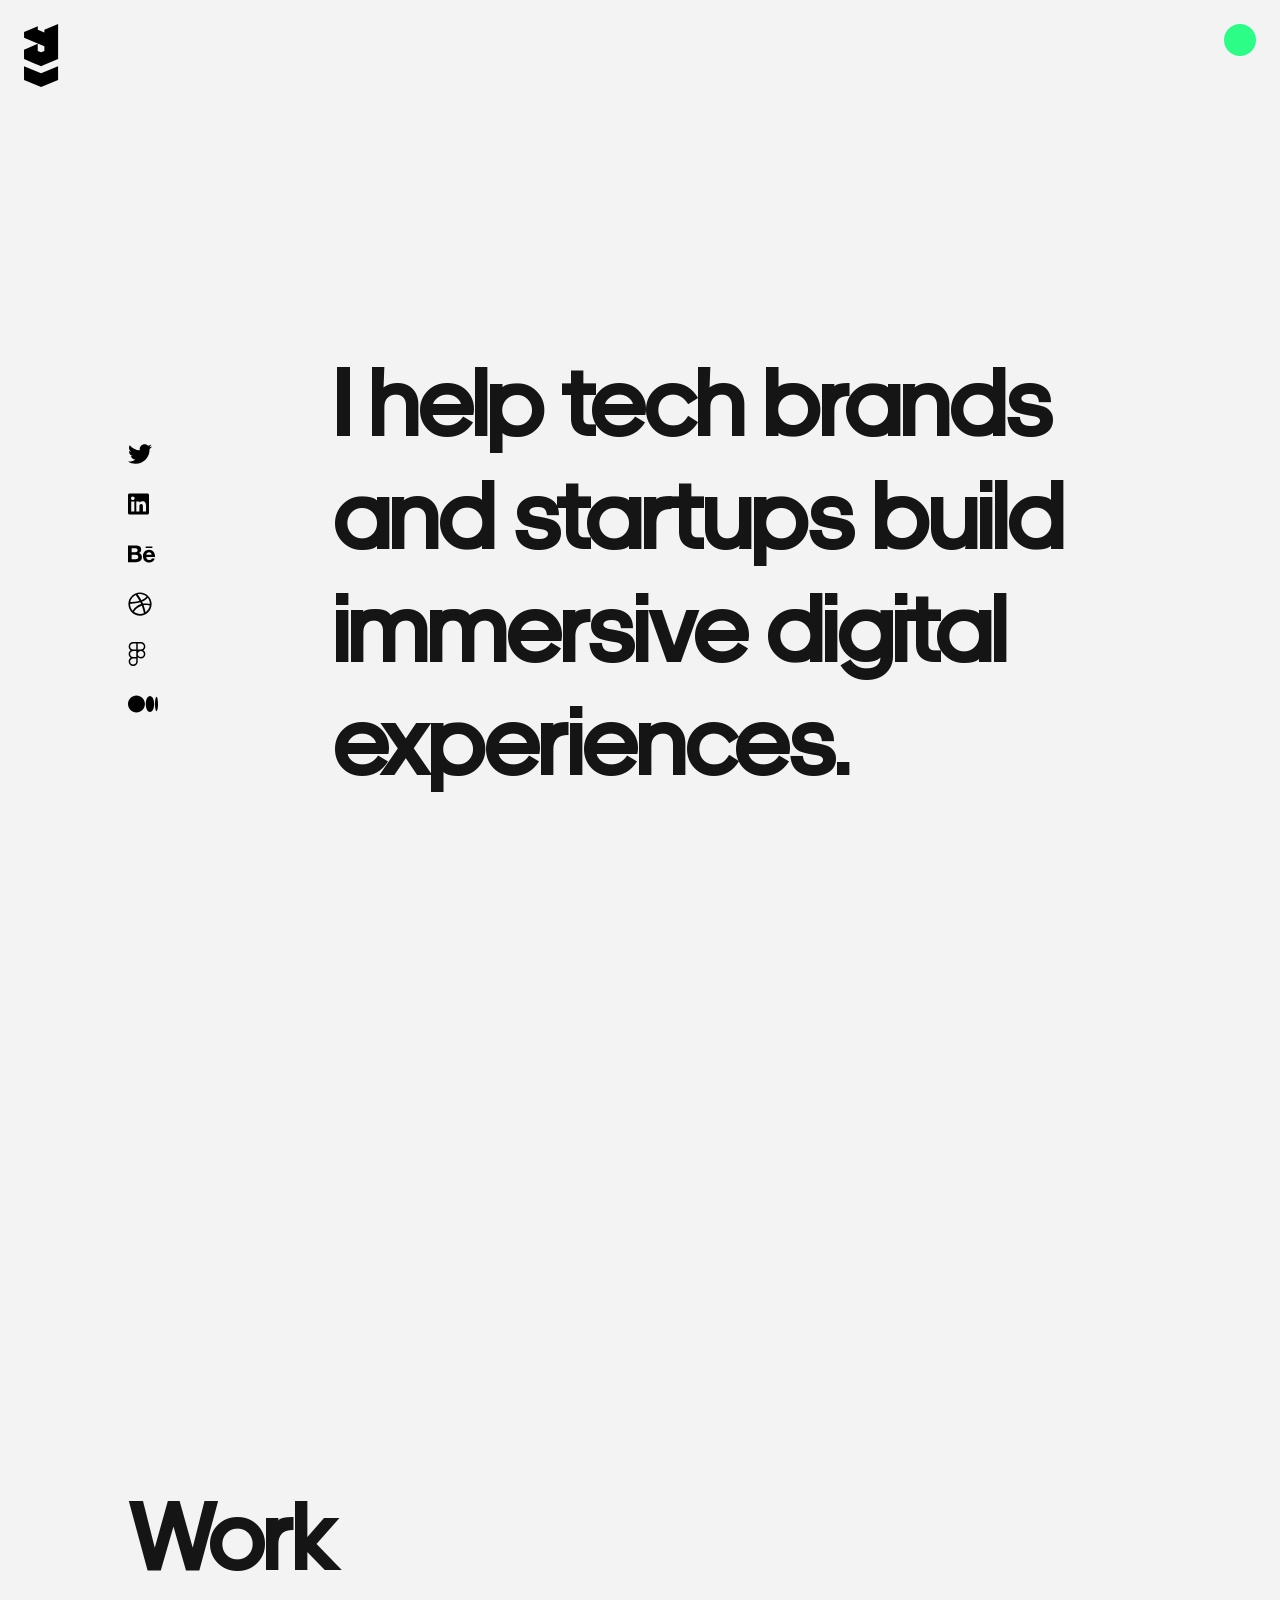
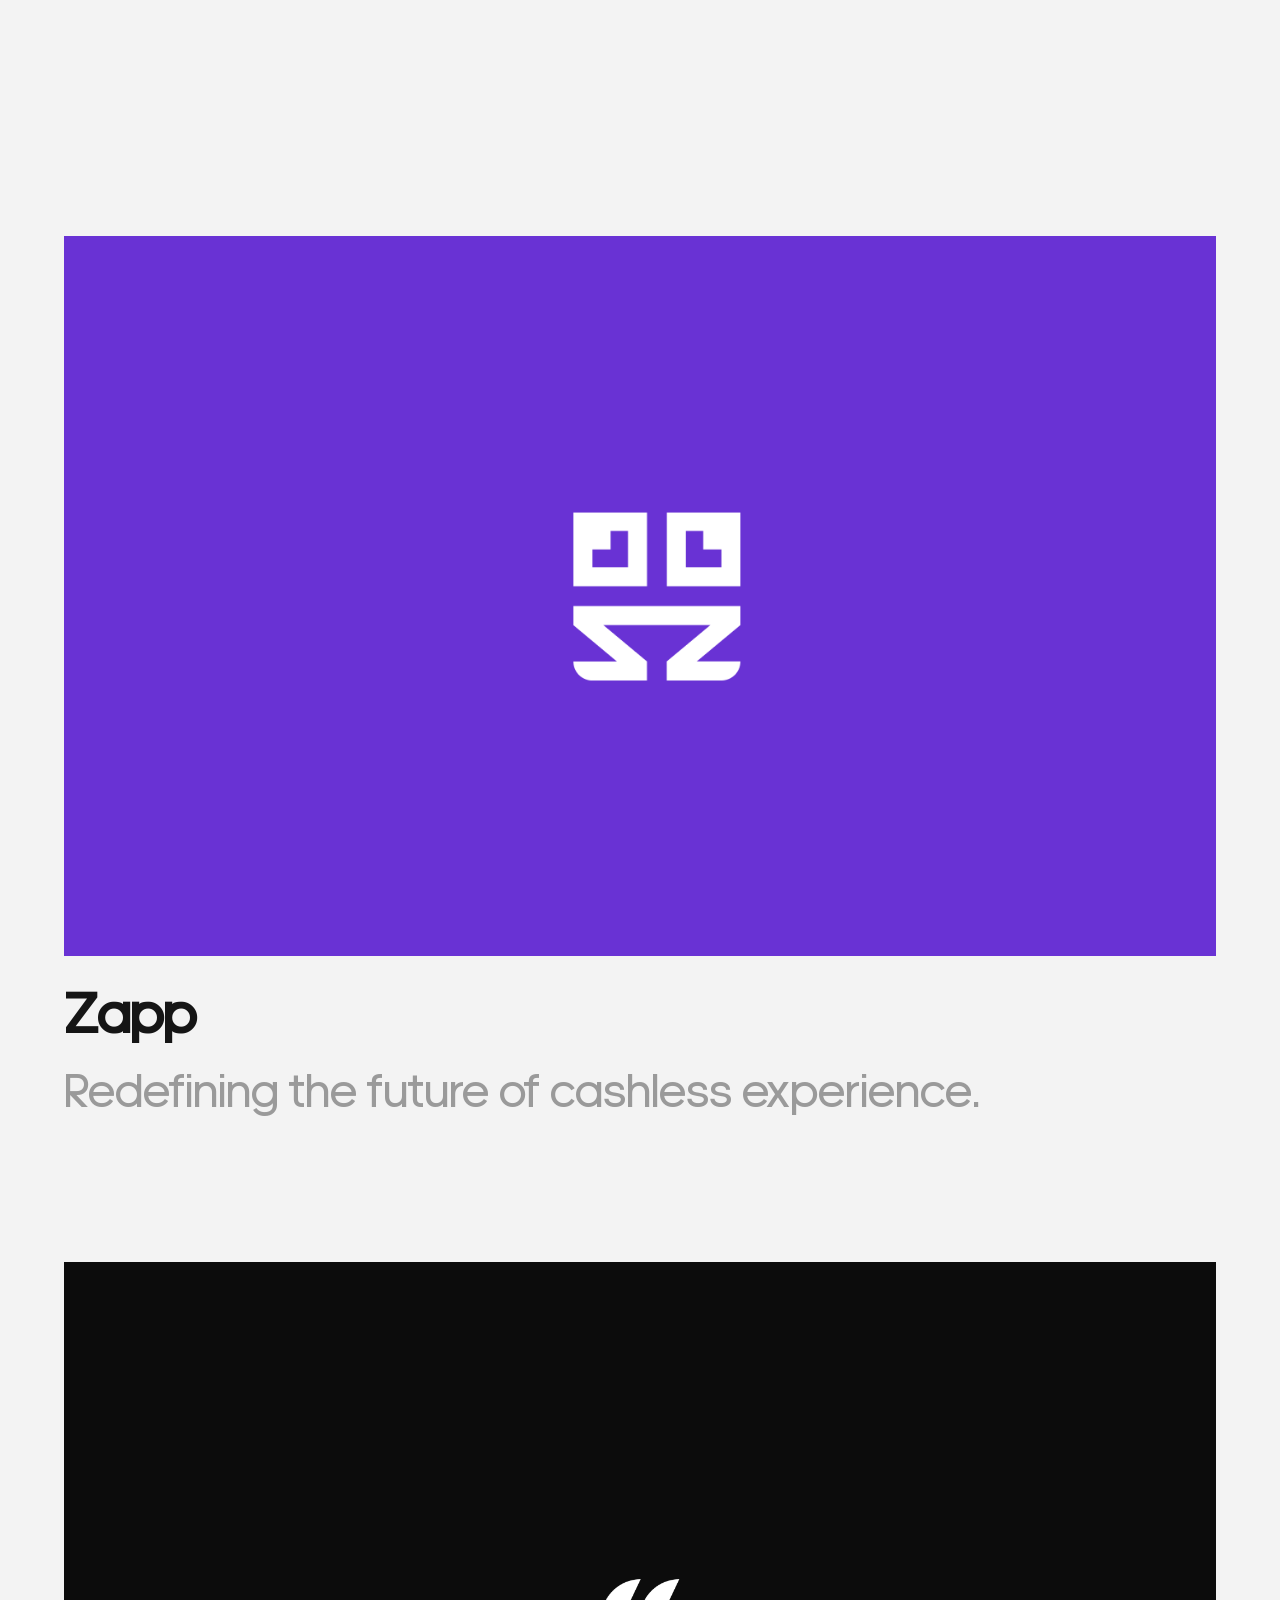
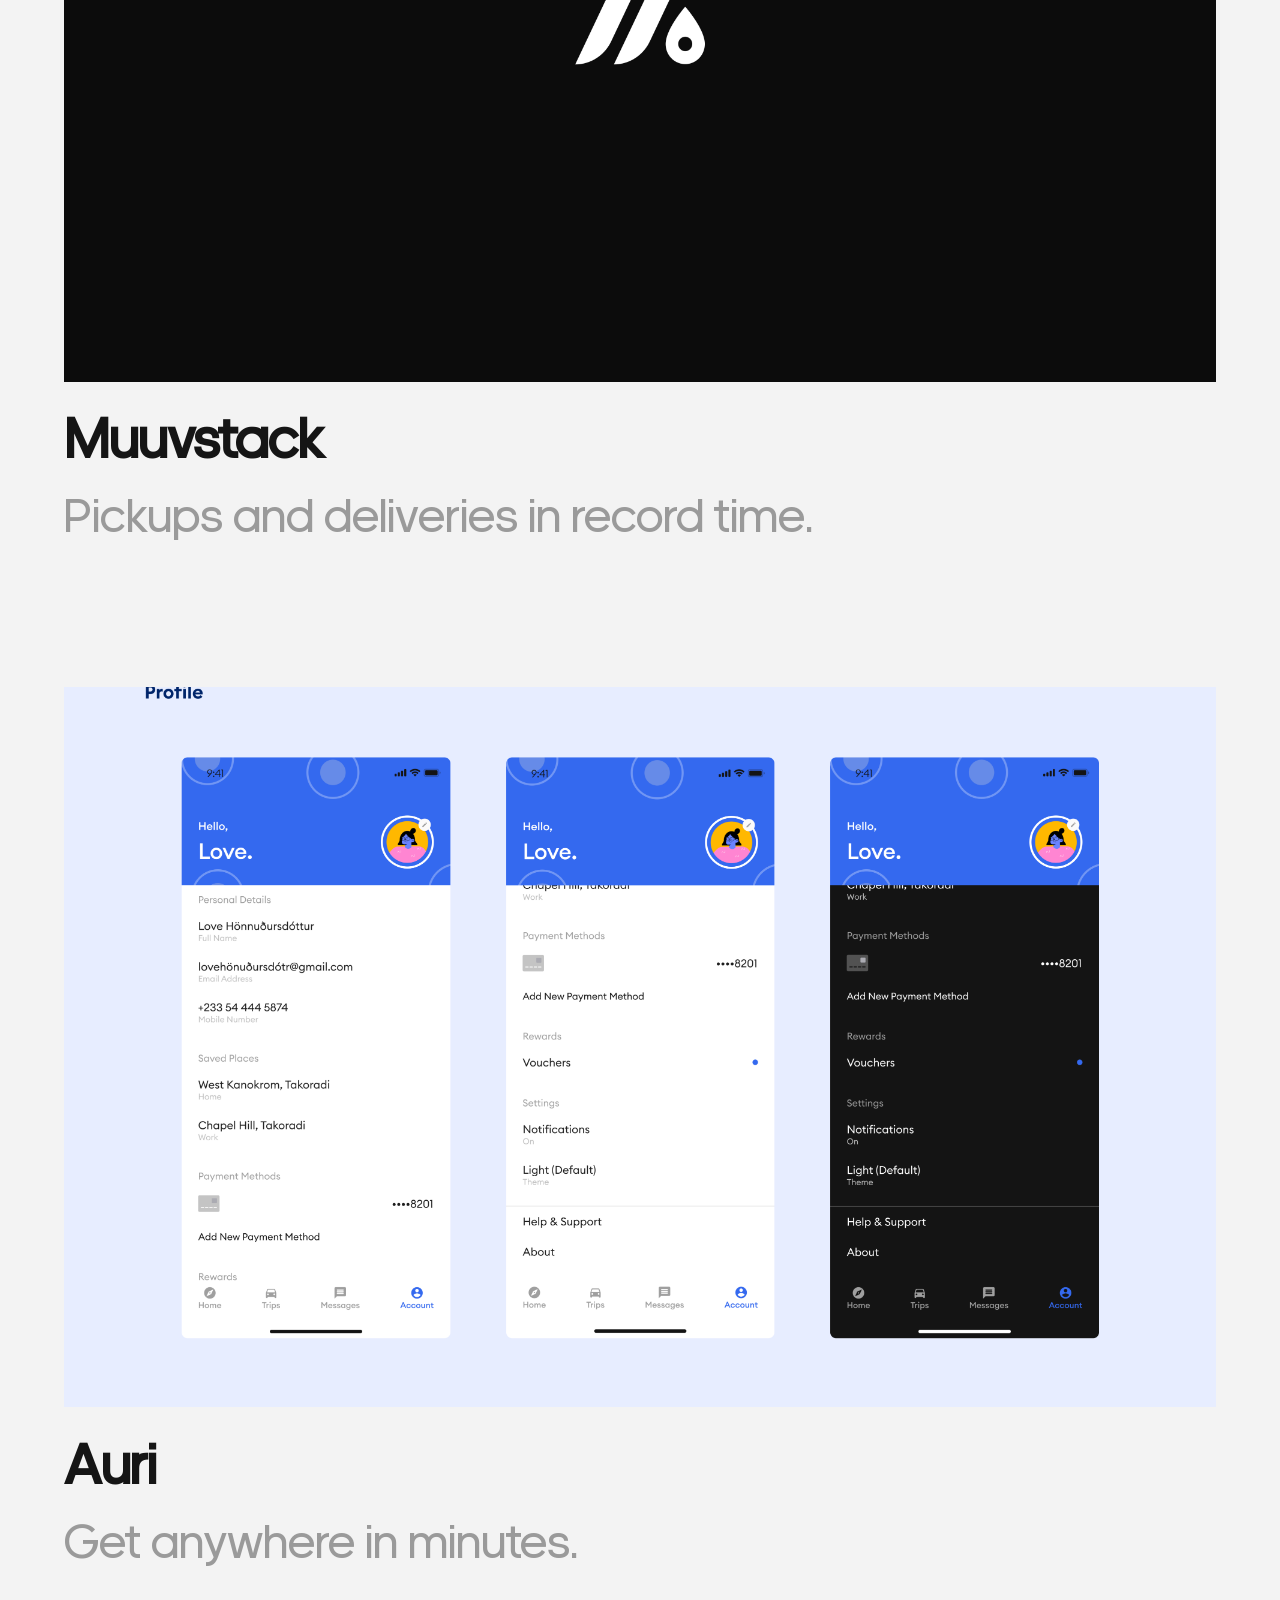
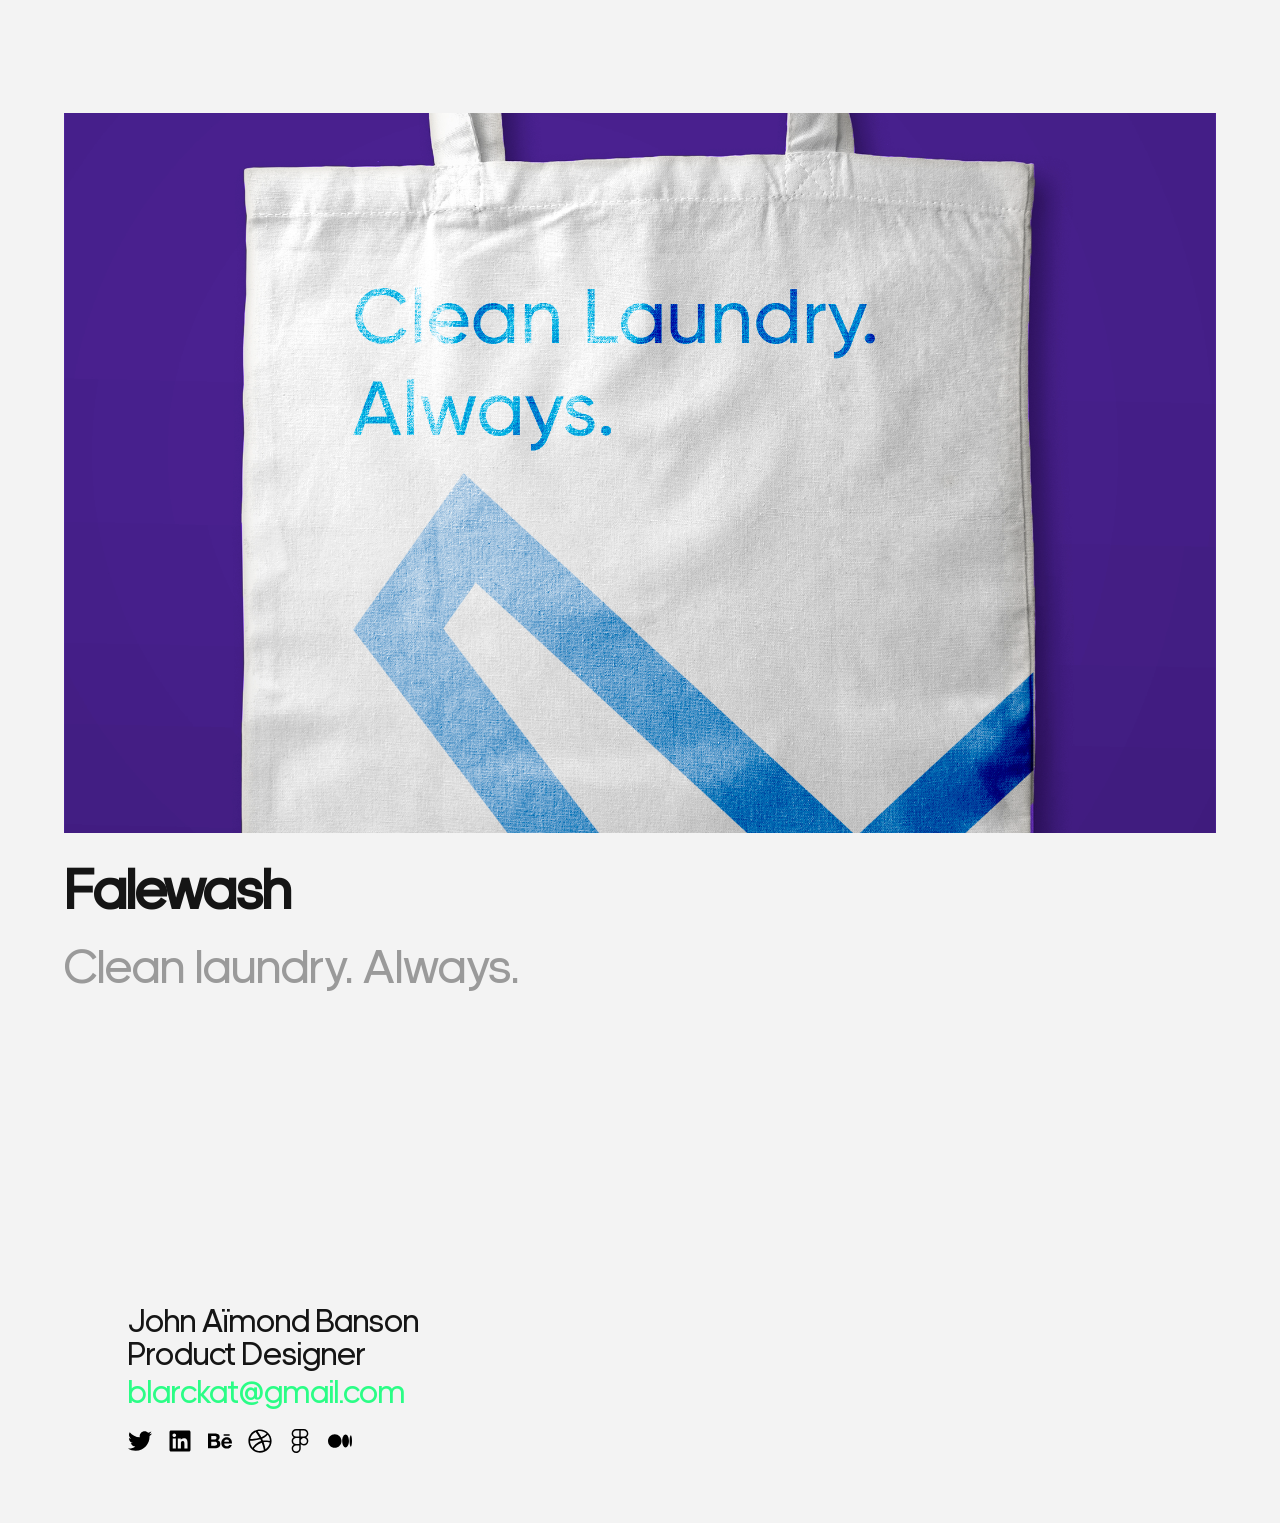
==== commit 29cb17e0: "Light and Dark Theme" ====
--- a/index.html
+++ b/index.html
@@ -17,11 +17,17 @@
     <link rel="icon" href="./favicon.png" type="image/x-icon" />
     <title>John Aïmond Banson • Product Designer</title>
   </head>
-  <body class="dark-mode">
+  <body>
+    <div onclick="closeNav()" id="nav-overlay"></div>
     <nav id="sideNav" class="sideNav">
-        <a onclick="closeNav()" class="close-button">
-            <p>--close</p>
-        </a>
+        <div class="top-row">
+          <div id="themeToggle">
+            <svg width="24" height="24"><path d="M20.742 13.045a8.088 8.088 0 0 1-2.077.271c-2.135 0-4.14-.83-5.646-2.336a8.025 8.025 0 0 1-2.064-7.723A1 1 0 0 0 9.73 2.034a10.014 10.014 0 0 0-4.489 2.582c-3.898 3.898-3.898 10.243 0 14.143a9.937 9.937 0 0 0 7.072 2.93 9.93 9.93 0 0 0 7.07-2.929 10.007 10.007 0 0 0 2.583-4.491 1.001 1.001 0 0 0-1.224-1.224zm-2.772 4.301a7.947 7.947 0 0 1-5.656 2.343 7.953 7.953 0 0 1-5.658-2.344c-3.118-3.119-3.118-8.195 0-11.314a7.923 7.923 0 0 1 2.06-1.483 10.027 10.027 0 0 0 2.89 7.848 9.972 9.972 0 0 0 7.848 2.891 8.036 8.036 0 0 1-1.484 2.059z"/></svg>
+          </div>
+          <div class="navClose">
+              <svg onclick="closeNav()" width="24" height="24"><path d="m16.192 6.344-4.243 4.242-4.242-4.242-1.414 1.414L10.535 12l-4.242 4.242 1.414 1.414 4.242-4.242 4.243 4.242 1.414-1.414L13.364 12l4.242-4.242z"/></svg>
+          </div>
+        </div>
         <ul>
             <li><a href="./work.html">Work</a></li>
             <li><a href="./lab.html">Lab</a></li>
@@ -96,7 +102,7 @@
     </div>
     <header class="content-padding home-header">
         <div class="home-header">
-            <img src="./assets/header_home.png" alt="home_header">
+            <!-- <img src="./assets/header_home.png" alt="home_header"> -->
         </div>
       <div class="hero">
         <div class="header-social">
--- a/css/main.min.css
+++ b/css/main.min.css
@@ -1 +1 @@
-@import url("./colors.min.css");@import url("./layout.min.css");@import url("./typography.min.css");@font-face{font-family:'Ckat Regular';src:url("../assets/fonts/Ckat_Regular.ttf")}@font-face{font-family:'Ckat Bold';src:url("../assets/fonts/Ckat_Bold.ttf")}::-webkit-scrollbar{display:none}::selection{background-color:#2BFD86}body{margin:0;padding:0;font-family:"Ckat Regular";display:flex;flex-direction:column;gap:10vh}p{font-size:32px}footer svg{width:24px;height:24px}.dark-mode svg{fill:white}.dark-mode svg ::selection{color:white}.light-mode svg{fill:black}.light-mode svg ::selection{color:black}.content-padding{padding:5vw 10vw}nav{display:flex;width:100%;flex-direction:column}nav ul li{transition:.5s}nav ul li:hover{transform:translateX(5%)}.sideNav{height:100vh;width:0;position:fixed;z-index:1;top:0;right:-20px;background-color:#2BFD86;overflow-x:hidden;transition:.9s}.sideNav ul{height:90%;display:flex;flex-direction:column;justify-content:center}.sideNav a{padding:8px 8px 8px 32px;text-decoration:none;color:#212121;font-size:56px;transition:.5s}.sideNav a:hover{color:#ffffff}.appbar{position:sticky;top:0;display:flex;flex-direction:row;justify-content:space-between;padding:24px}.menu-button{height:32px;width:32px;border-radius:50%;background-color:#2BFD86;cursor:pointer;transition:.5s}.menu-button:hover{transform:scale(150%)}.close-button{position:absolute;right:24px}.close-button svg{height:48px}.logo-header{mix-blend-mode:difference}.logo-header svg{height:84px;fill:white;transition:.5s}.logo-header :hover{fill:#2BFD86}.home-header img{background-size:contain;position:absolute;z-index:-2;top:0;left:0}header,section{width:auto;height:fit-content;min-height:100vh}.dark-mode{background-color:#151515;color:#ffffff}.light-mode{background-color:#ffffff;color:#151515}.nav-social{display:flex;justify-content:flex-start}.nav-social svg{height:24px;fill:#151515}header .hero{display:flex;flex-direction:row;justify-content:space-between;align-items:center}header .hero h1{width:80%}header .hero .header-social{width:fit-content;display:flex;flex-direction:column;gap:20px}header .hero .header-social svg{height:24px}.section-work{height:fit-content}.section-work .section-work-case{display:flex;flex-direction:column;gap:10px;margin:10vh 5vw}.section-work .section-work-case img{object-fit:cover;width:100%;height:80vh;background-size:cover}.section-work .section-work-case .showcase-text-content h2{line-height:0px}.section-work .section-work-case .showcase-text-content p{font-size:48px;opacity:40%}.case{display:flex;flex-direction:column;margin:10vh 5vw}.case img{height:90vh;width:100%;object-fit:cover}.case .case-title h2{line-height:normal}.work-hero-img img,.full-showcase-img img{object-fit:cover;width:100%;background-size:contain}footer{height:fit-content}footer .footer-text p,footer .footer-text a{font-size:32px;line-height:1px}footer .footer-text a{color:#2BFD86}footer .footer-social{margin-top:20px;display:flex;flex-direction:row;gap:16px}@media screen and (max-width: 480px){header .hero{flex-direction:column-reverse}header .hero h1{font-size:32px;width:100vw}header .hero .header-social{flex-direction:row}nav{flex-direction:column;justify-content:center;padding:16px}.section-work .section-work-case{margin:10vw 0;height:100vh}.section-work .section-work-case img{height:80vh}.section-work .section-work-case .showcase-text-content p{font-size:32px}footer .footer-text p,footer .footer-text a{font-size:24px}}
+@import url("./colors.min.css");@import url("./layout.min.css");@import url("./typography.min.css");@font-face{font-family:'Ckat Regular';src:url("../assets/fonts/Ckat_Regular.ttf")}@font-face{font-family:'Ckat Bold';src:url("../assets/fonts/Ckat_Bold.ttf")}::-webkit-scrollbar{display:none}::selection{background-color:#2BFD86}body{margin:0;padding:0;font-family:"Ckat Regular";display:flex;flex-direction:column;gap:10vh}p{font-size:32px}.dark-mode{background-color:#151515;color:#ffffff;transition:.5s ease-in-out}.light-mode{background-color:#f3f3f3;color:#151515;transition:.5s ease-in-out}footer svg{width:24px;height:24px}.dark-mode svg{fill:white}.dark-mode svg ::selection{color:white}.light-mode svg{fill:black}.light-mode svg ::selection{color:black}.content-padding{padding:5vw 10vw}.light-mode #nav-overlay{height:100vh;width:0;position:fixed;z-index:3;top:0;background-color:rgba(13,13,13,0.506);overflow-x:hidden;transition:.9s}.dark-mode #nav-overlay{height:100vh;width:0;position:fixed;z-index:3;top:0;background-color:rgba(218,218,218,0.458);overflow-x:hidden;transition:.9s}.sideNav{height:100vh;width:0;position:fixed;visibility:hidden;z-index:5;top:0;right:0;background-color:#2BFD86;overflow-x:hidden;transition:.9s}.sideNav ul{height:90%;display:flex;flex-direction:column;justify-content:center}.sideNav a{padding:8px 8px 8px 32px;text-decoration:none;color:#212121;font-size:56px;transition:.5s}.sideNav a:hover{color:#ffffff}.sideNav .top-row{position:relative;display:flex;flex-direction:row;justify-content:flex-end;align-items:center;margin:20px;gap:10px}.sideNav .top-row div{display:flex;justify-content:center;align-content:center;padding:10px;background-color:#51515151;border-radius:50%}.sideNav .top-row .navClose svg{fill:#151515}nav{display:flex;width:100%;flex-direction:column}nav ul li{transition:.5s}nav ul li:hover{transform:translateX(5%)}.appbar{position:sticky;top:0;display:flex;flex-direction:row;justify-content:space-between;padding:24px}.menu-button{height:32px;width:32px;border-radius:50%;background-color:#2BFD86;cursor:pointer;transition:.5s}.menu-button:hover{transform:scale(150%)}.logo-header{mix-blend-mode:difference}.logo-header svg{height:84px;transition:.5s}.logo-header :hover{fill:#2BFD86}.home-header img{background-size:contain;position:absolute;z-index:-2;top:0;left:0}header,section{width:auto;height:fit-content;min-height:100vh}.nav-social{display:flex;justify-content:flex-start}.nav-social svg{height:24px;fill:#151515}header .hero{display:flex;flex-direction:row;justify-content:space-between;align-items:center}header .hero h1{width:80%}header .hero .header-social{width:fit-content;display:flex;flex-direction:column;gap:20px}header .hero .header-social svg{height:24px}.section-work{height:fit-content}.section-work .section-work-case{display:flex;flex-direction:column;gap:10px;margin:10vh 5vw}.section-work .section-work-case img{object-fit:cover;width:100%;height:80vh;background-size:cover}.section-work .section-work-case .showcase-text-content h2{line-height:0px}.section-work .section-work-case .showcase-text-content p{font-size:48px;opacity:40%}.case{display:flex;flex-direction:column;margin:10vh 5vw}.case img{height:90vh;width:100%;object-fit:cover}.case .case-title h2{line-height:normal}.work-hero-img img,.full-showcase-img img{object-fit:cover;width:100%;background-size:contain}footer{height:fit-content}footer .footer-text p,footer .footer-text a{font-size:32px;line-height:1px}footer .footer-text a{color:#2BFD86}footer .footer-social{margin-top:20px;display:flex;flex-direction:row;gap:16px}@media screen and (max-width: 480px){header .hero{flex-direction:column-reverse}header .hero h1{font-size:32px;width:100vw}header .hero .header-social{flex-direction:row}nav{flex-direction:column;justify-content:center;padding:16px}.section-work .section-work-case{margin:10vw 0;height:100vh}.section-work .section-work-case img{height:80vh}.section-work .section-work-case .showcase-text-content p{font-size:32px}footer .footer-text p,footer .footer-text a{font-size:24px}}
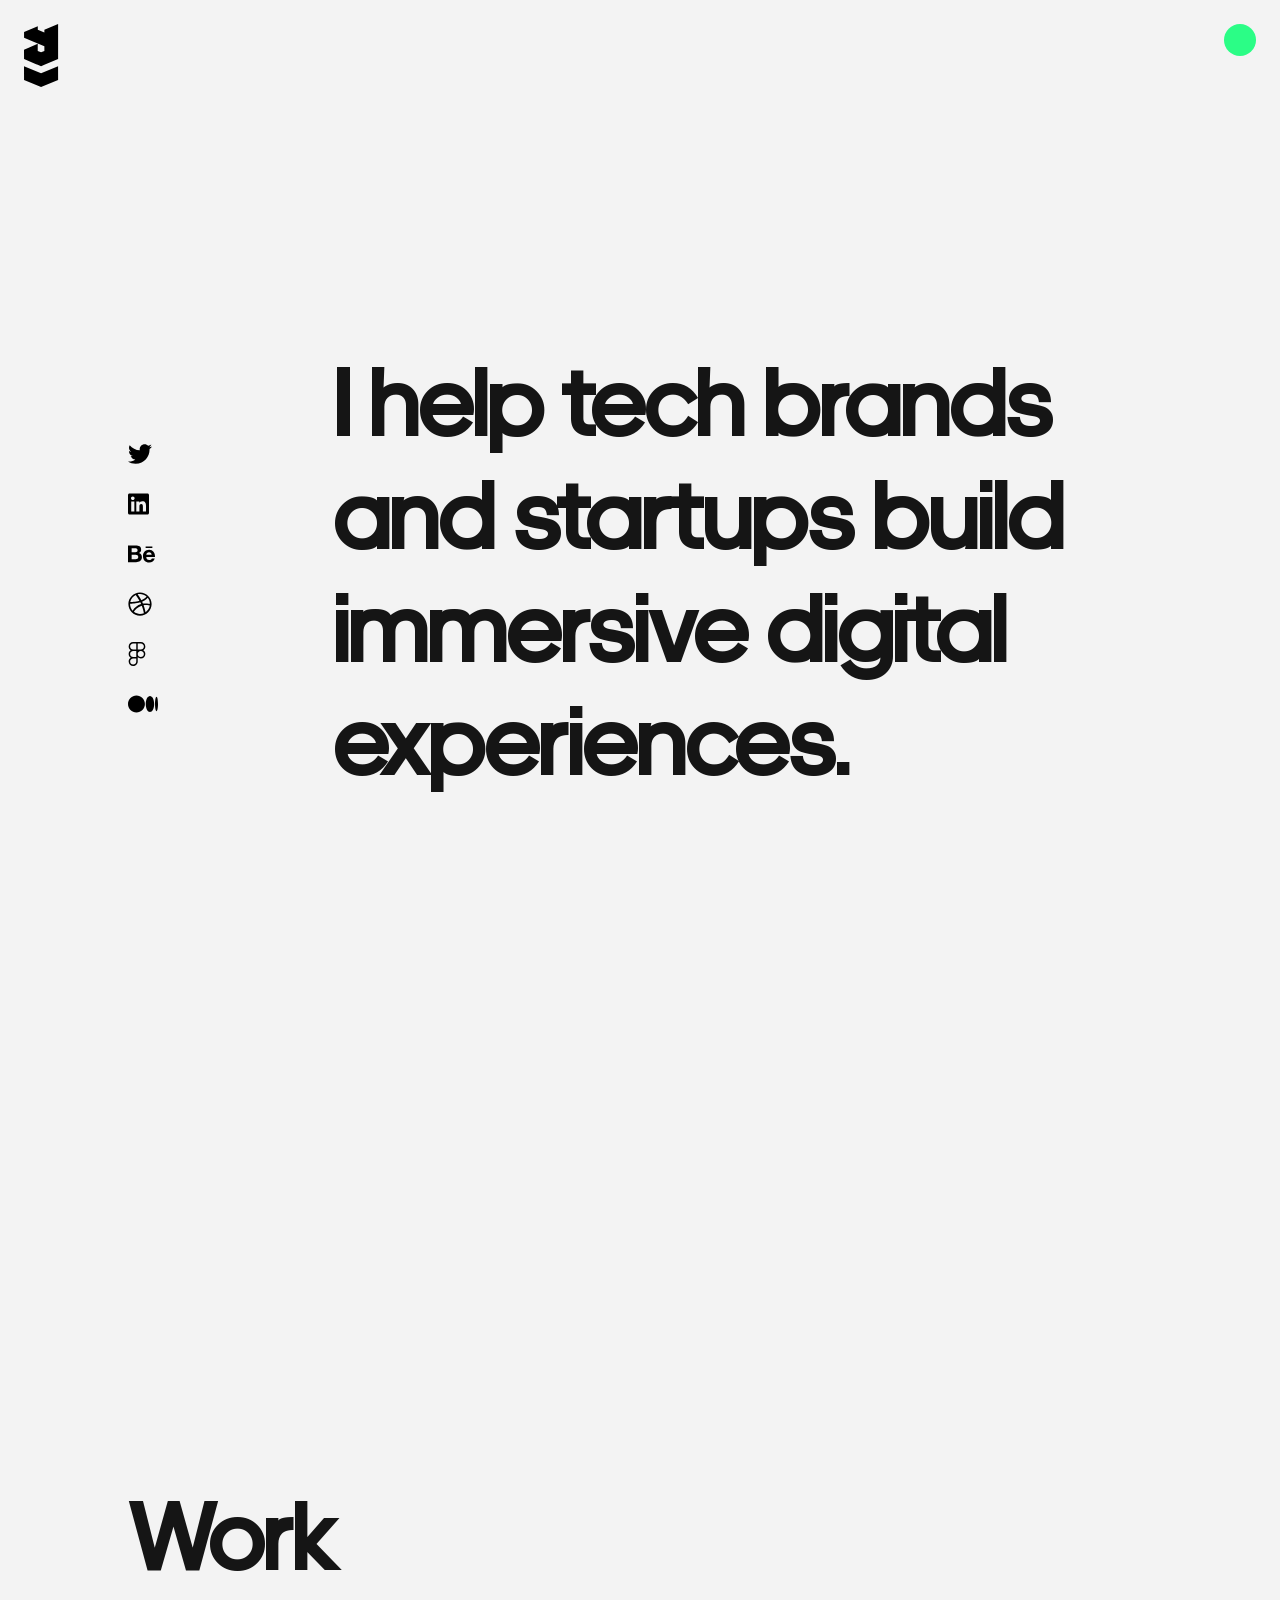
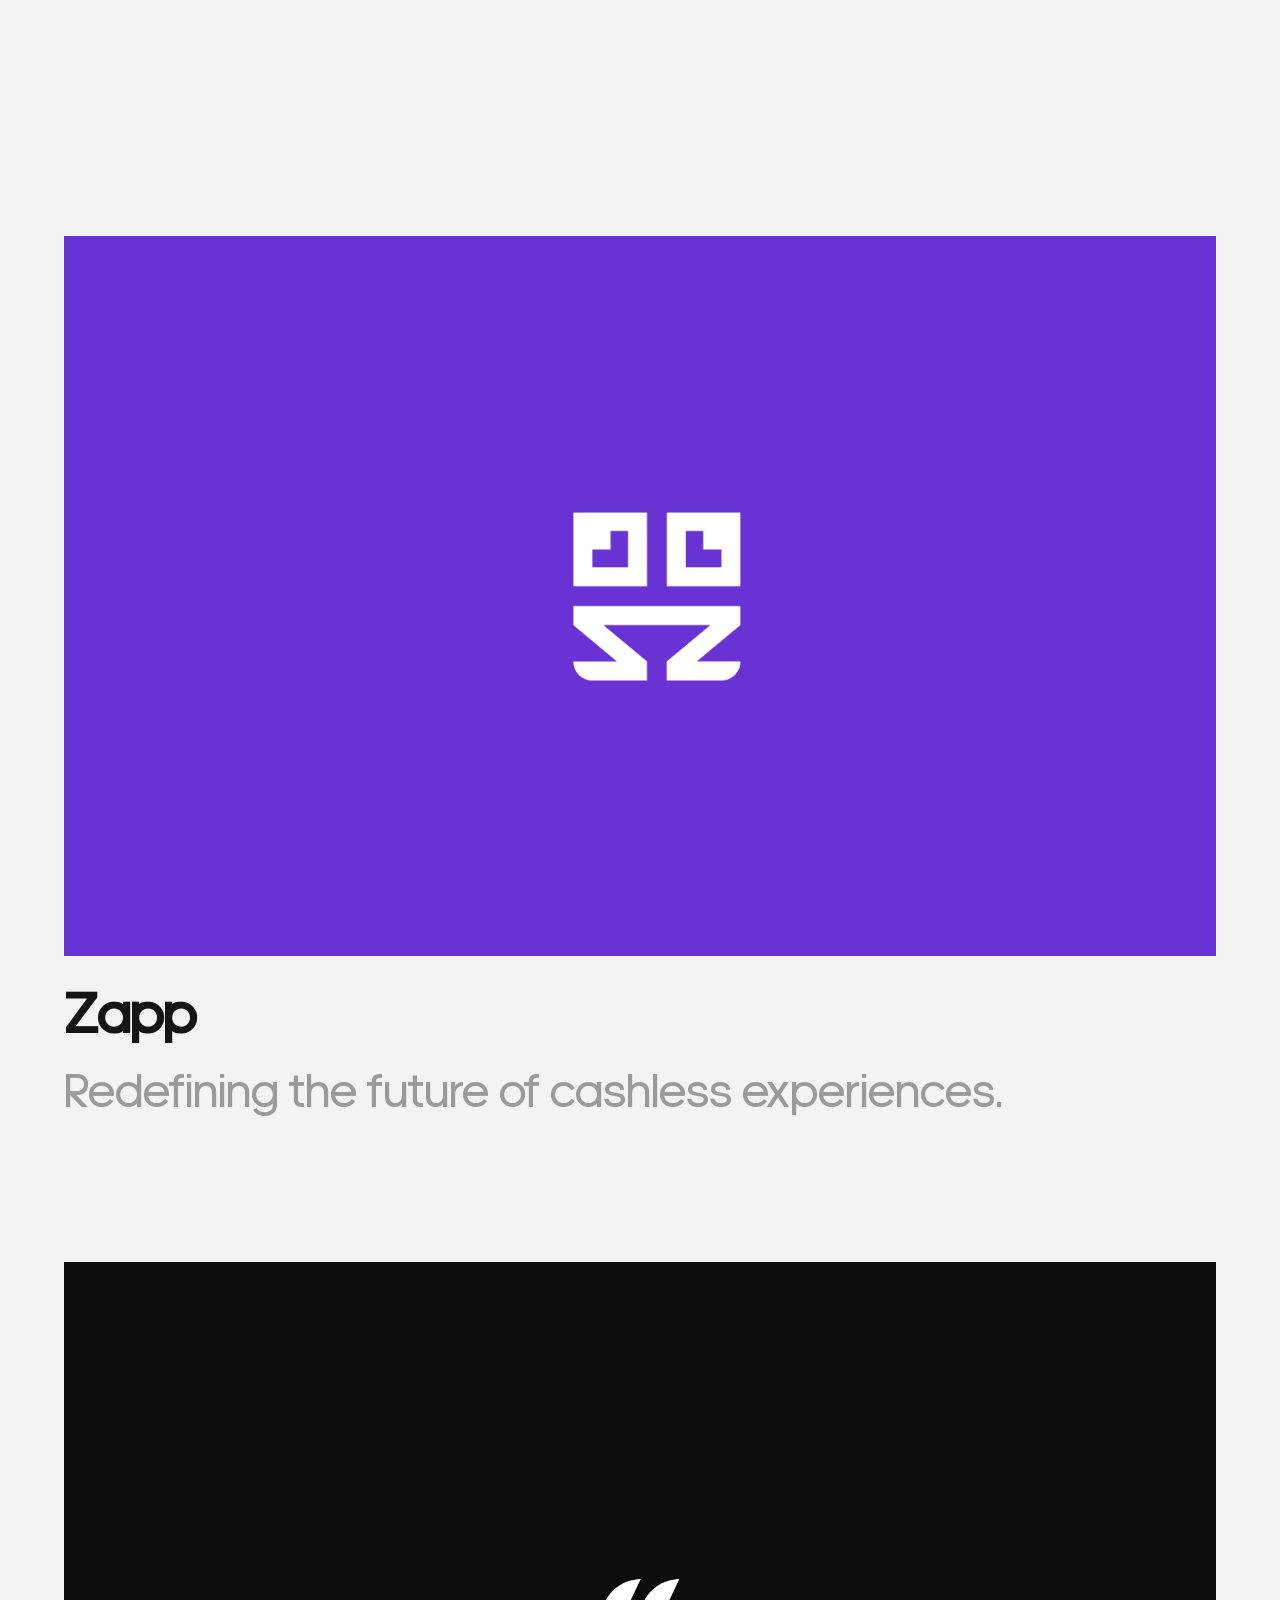
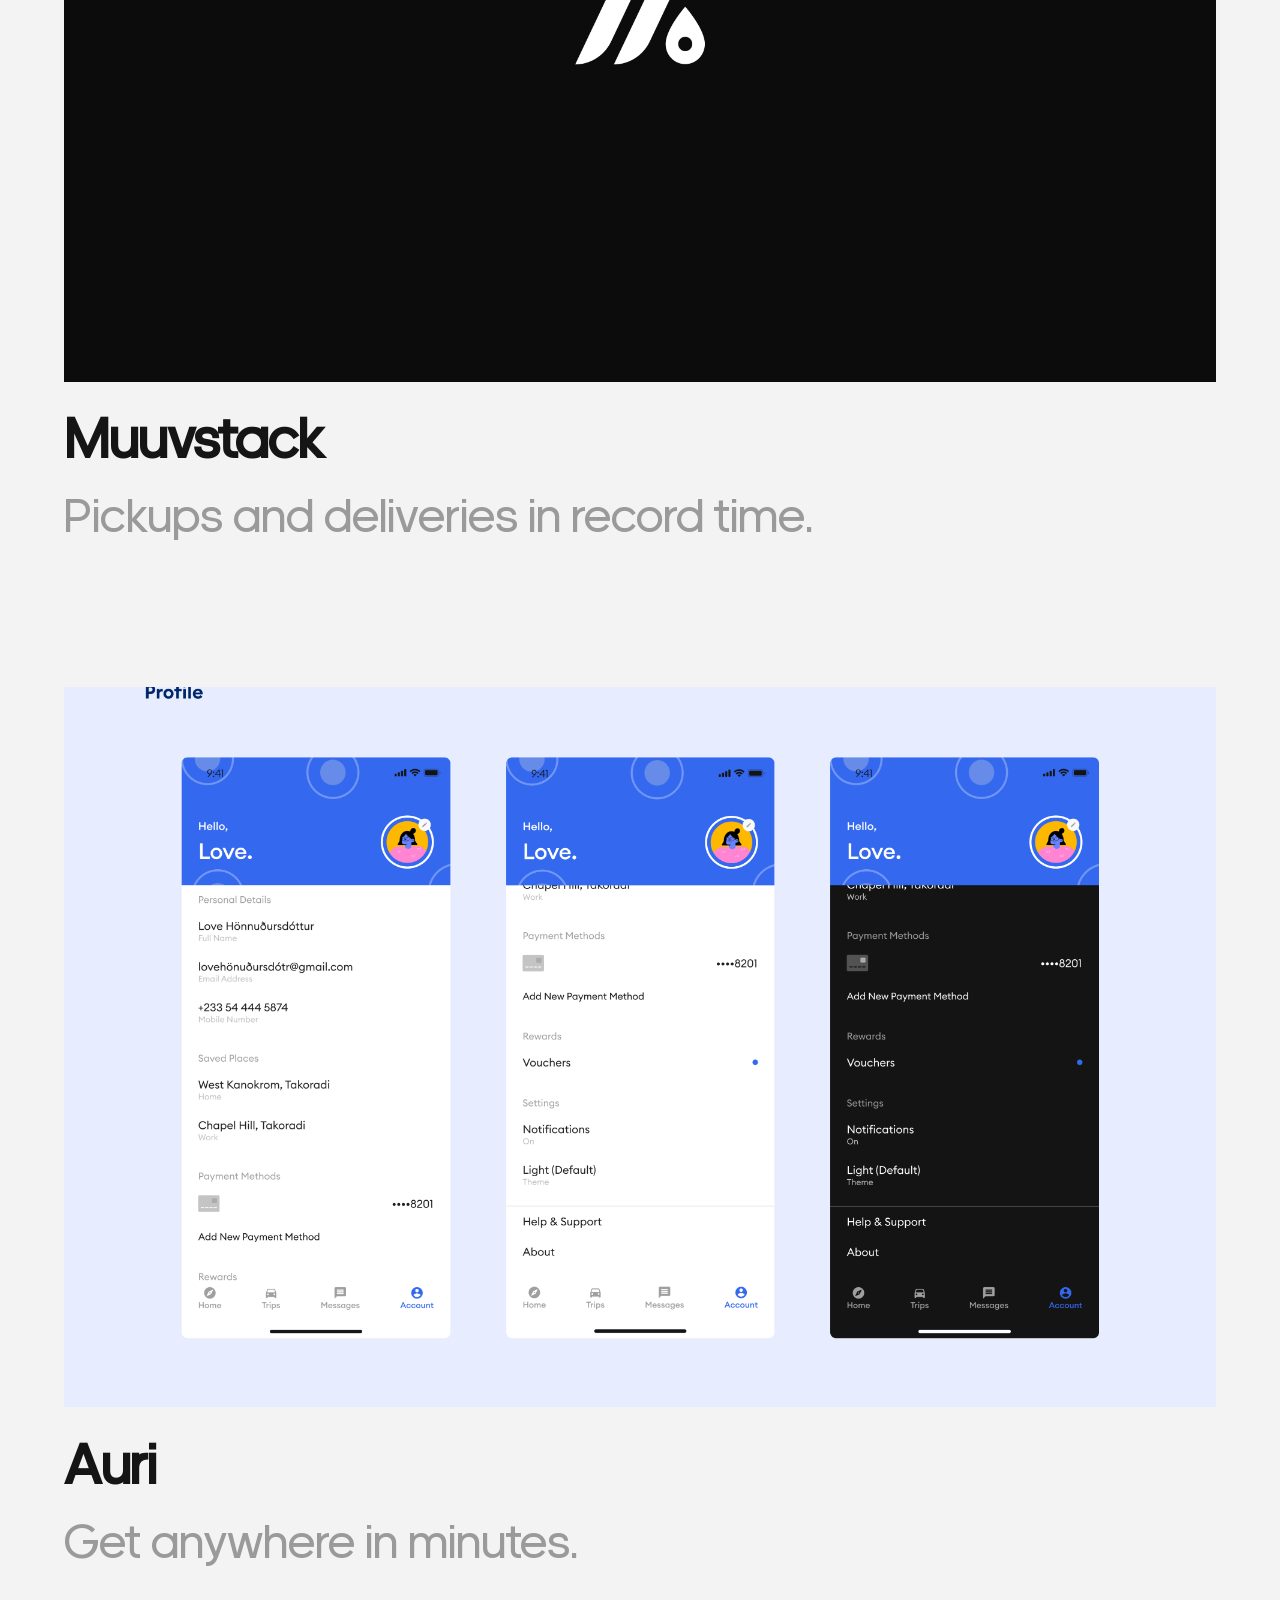
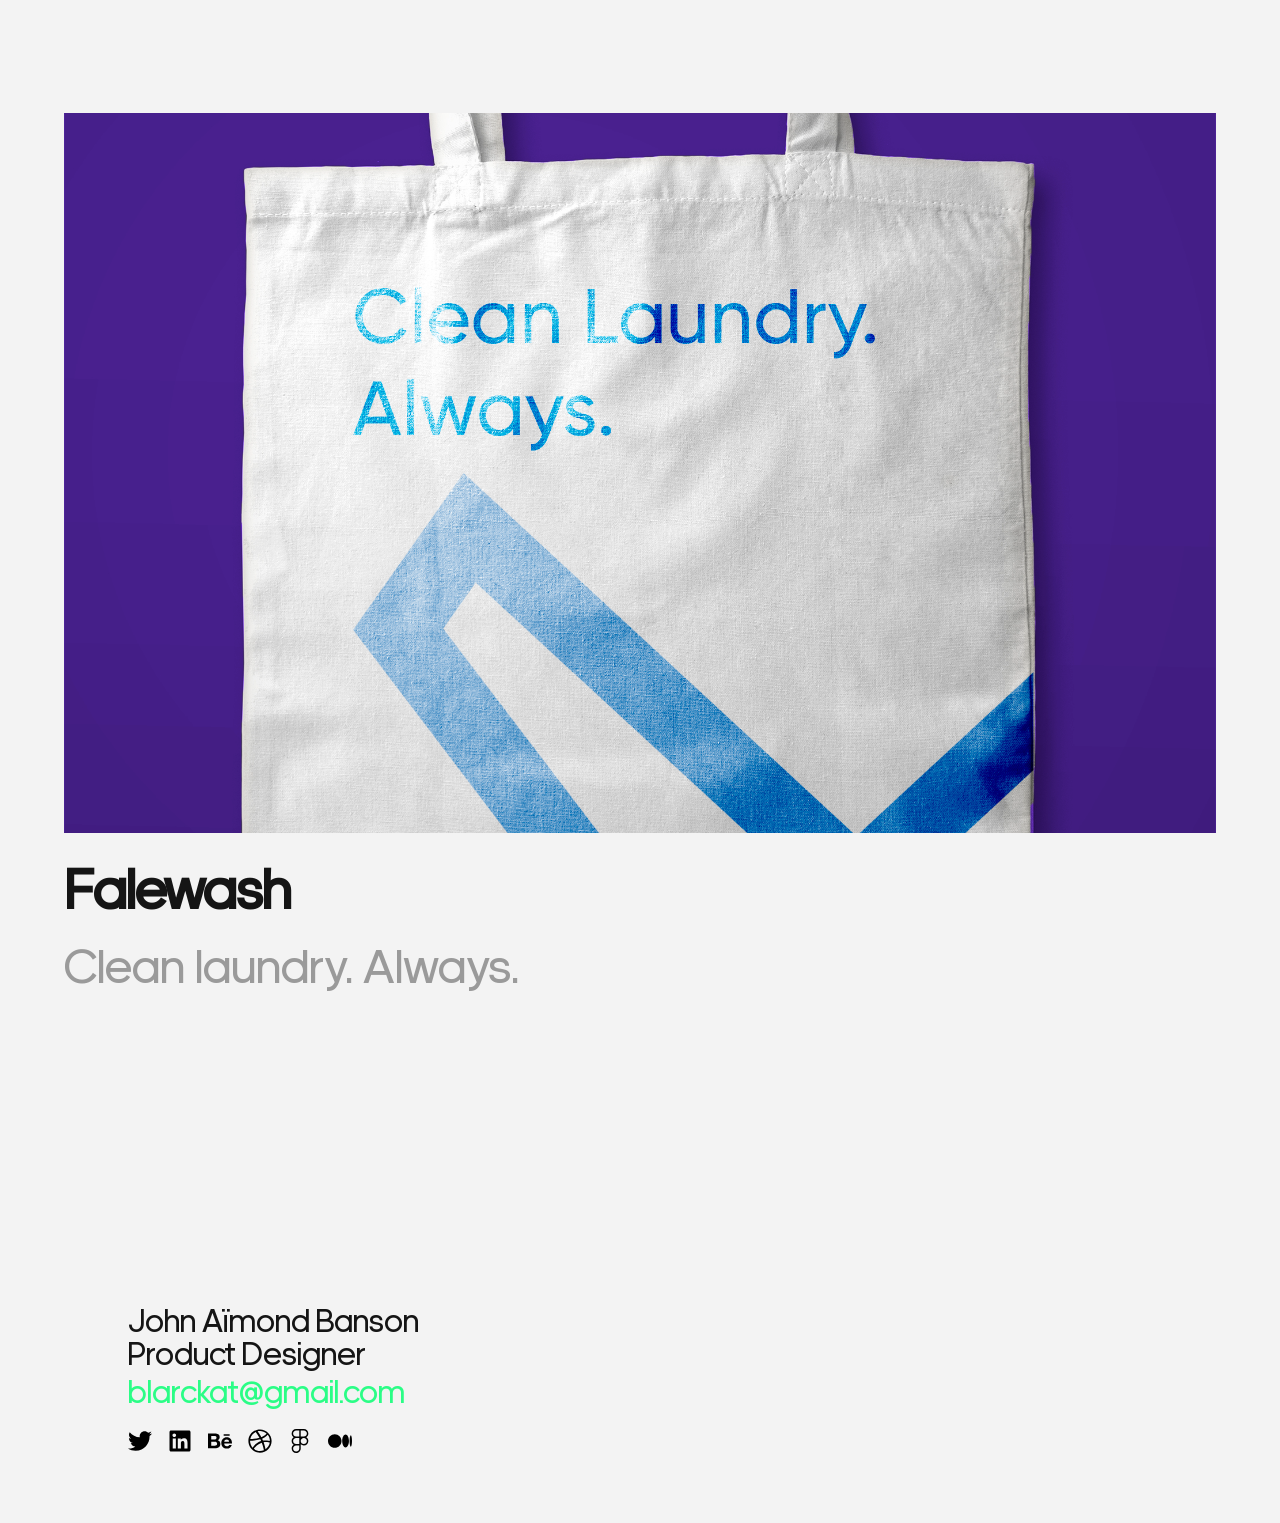
==== commit d57986e6: "Side Navigation" ====
--- a/index.html
+++ b/index.html
@@ -17,7 +17,7 @@
     <link rel="icon" href="./favicon.png" type="image/x-icon" />
     <title>John Aïmond Banson • Product Designer</title>
   </head>
-  <body>
+  <body class="smoothScroll">
     <div onclick="closeNav()" id="nav-overlay"></div>
     <nav id="sideNav" class="sideNav">
         <div class="top-row">
@@ -172,7 +172,7 @@
         <div class="showcase-text-content">
           <h2>Zapp</h2>
           <p class="text-subtitle-1">
-            Redefining the future of cashless experience.
+            Redefining the future of cashless experiences.
           </p>
         </div>
       </div>
--- a/css/main.min.css
+++ b/css/main.min.css
@@ -1 +1 @@
-@import url("./colors.min.css");@import url("./layout.min.css");@import url("./typography.min.css");@font-face{font-family:'Ckat Regular';src:url("../assets/fonts/Ckat_Regular.ttf")}@font-face{font-family:'Ckat Bold';src:url("../assets/fonts/Ckat_Bold.ttf")}::-webkit-scrollbar{display:none}::selection{background-color:#2BFD86}body{margin:0;padding:0;font-family:"Ckat Regular";display:flex;flex-direction:column;gap:10vh}p{font-size:32px}.dark-mode{background-color:#151515;color:#ffffff;transition:.5s ease-in-out}.light-mode{background-color:#f3f3f3;color:#151515;transition:.5s ease-in-out}footer svg{width:24px;height:24px}.dark-mode svg{fill:white}.dark-mode svg ::selection{color:white}.light-mode svg{fill:black}.light-mode svg ::selection{color:black}.content-padding{padding:5vw 10vw}.light-mode #nav-overlay{height:100vh;width:0;position:fixed;z-index:3;top:0;background-color:rgba(13,13,13,0.506);overflow-x:hidden;transition:.9s}.dark-mode #nav-overlay{height:100vh;width:0;position:fixed;z-index:3;top:0;background-color:rgba(218,218,218,0.458);overflow-x:hidden;transition:.9s}.sideNav{height:100vh;width:0;position:fixed;visibility:hidden;z-index:5;top:0;right:0;background-color:#2BFD86;overflow-x:hidden;transition:.9s}.sideNav ul{height:90%;display:flex;flex-direction:column;justify-content:center}.sideNav a{padding:8px 8px 8px 32px;text-decoration:none;color:#212121;font-size:56px;transition:.5s}.sideNav a:hover{color:#ffffff}.sideNav .top-row{position:relative;display:flex;flex-direction:row;justify-content:flex-end;align-items:center;margin:20px;gap:10px}.sideNav .top-row div{display:flex;justify-content:center;align-content:center;padding:10px;background-color:#51515151;border-radius:50%}.sideNav .top-row .navClose svg{fill:#151515}nav{display:flex;width:100%;flex-direction:column}nav ul li{transition:.5s}nav ul li:hover{transform:translateX(5%)}.appbar{position:sticky;top:0;display:flex;flex-direction:row;justify-content:space-between;padding:24px}.menu-button{height:32px;width:32px;border-radius:50%;background-color:#2BFD86;cursor:pointer;transition:.5s}.menu-button:hover{transform:scale(150%)}.logo-header{mix-blend-mode:difference}.logo-header svg{height:84px;transition:.5s}.logo-header :hover{fill:#2BFD86}.home-header img{background-size:contain;position:absolute;z-index:-2;top:0;left:0}header,section{width:auto;height:fit-content;min-height:100vh}.nav-social{display:flex;justify-content:flex-start}.nav-social svg{height:24px;fill:#151515}header .hero{display:flex;flex-direction:row;justify-content:space-between;align-items:center}header .hero h1{width:80%}header .hero .header-social{width:fit-content;display:flex;flex-direction:column;gap:20px}header .hero .header-social svg{height:24px}.section-work{height:fit-content}.section-work .section-work-case{display:flex;flex-direction:column;gap:10px;margin:10vh 5vw}.section-work .section-work-case img{object-fit:cover;width:100%;height:80vh;background-size:cover}.section-work .section-work-case .showcase-text-content h2{line-height:0px}.section-work .section-work-case .showcase-text-content p{font-size:48px;opacity:40%}.case{display:flex;flex-direction:column;margin:10vh 5vw}.case img{height:90vh;width:100%;object-fit:cover}.case .case-title h2{line-height:normal}.work-hero-img img,.full-showcase-img img{object-fit:cover;width:100%;background-size:contain}footer{height:fit-content}footer .footer-text p,footer .footer-text a{font-size:32px;line-height:1px}footer .footer-text a{color:#2BFD86}footer .footer-social{margin-top:20px;display:flex;flex-direction:row;gap:16px}@media screen and (max-width: 480px){header .hero{flex-direction:column-reverse}header .hero h1{font-size:32px;width:100vw}header .hero .header-social{flex-direction:row}nav{flex-direction:column;justify-content:center;padding:16px}.section-work .section-work-case{margin:10vw 0;height:100vh}.section-work .section-work-case img{height:80vh}.section-work .section-work-case .showcase-text-content p{font-size:32px}footer .footer-text p,footer .footer-text a{font-size:24px}}
+@import url("./colors.min.css");@import url("./layout.min.css");@import url("./typography.min.css");@font-face{font-family:'Ckat Regular';src:url("../assets/fonts/Ckat_Regular.ttf")}@font-face{font-family:'Ckat Bold';src:url("../assets/fonts/Ckat_Bold.ttf")}::-webkit-scrollbar{display:none}::selection{background-color:#2BFD86;color:#151515}body{margin:0;padding:0;font-family:"Ckat Regular";display:flex;flex-direction:column;gap:10vh}.smoothScroll{height:fit-content;will-change:transform}p{font-size:32px}.dark-mode{background-color:#151515;color:#ffffff;transition:.5s ease-in-out}.light-mode{background-color:#f3f3f3;color:#151515;transition:.5s ease-in-out}footer svg{width:24px;height:24px}.dark-mode svg{fill:white}.dark-mode svg ::selection{color:white}.light-mode svg{fill:black}.light-mode svg ::selection{color:black}.content-padding{padding:5vw 10vw}#nav-overlay{height:100vh;width:0;position:fixed;z-index:3;top:0;overflow-x:hidden;transition:.9s}.light-mode #nav-overlay{background-color:rgba(13,13,13,0.506)}.dark-mode #nav-overlay{background-color:rgba(218,218,218,0.458)}.sideNav{height:100vh;width:0;position:fixed;visibility:hidden;z-index:5;top:0;right:0;background-color:#2BFD86;overflow-x:hidden;transition:.9s}.sideNav ul{height:90%;display:flex;flex-direction:column;justify-content:center}.sideNav a{padding:8px 8px 8px 32px;text-decoration:none;color:#212121;font-size:56px;transition:.5s}.sideNav a:hover{color:#ffffff}.sideNav .top-row{position:relative;display:flex;flex-direction:row;justify-content:flex-end;align-items:center;margin:20px;gap:10px}.sideNav .top-row div{display:flex;justify-content:center;align-content:center;padding:10px;background-color:#51515151;border-radius:50%;cursor:pointer}.sideNav .top-row .navClose svg{fill:#151515}nav{display:flex;width:100%;flex-direction:column}nav ul li{transition:.5s}nav ul li:hover{transform:translateX(5%)}.appbar{position:sticky;top:0;display:flex;flex-direction:row;justify-content:space-between;padding:24px}.menu-button{height:32px;width:32px;border-radius:50%;background-color:#2BFD86;cursor:pointer;transition:.5s}.menu-button:hover{transform:scale(150%)}.logo-header{mix-blend-mode:difference}.logo-header svg{height:84px;transition:.5s}.logo-header :hover{fill:#2BFD86}.home-header img{background-size:contain;position:absolute;z-index:-2;top:0;left:0}header,section{width:auto;height:fit-content;min-height:100vh}.nav-social{display:flex;justify-content:flex-start}.nav-social svg{height:24px;fill:#151515}header .hero{display:flex;flex-direction:row;justify-content:space-between;align-items:center}header .hero h1{width:80%}header .hero .header-social{width:fit-content;display:flex;flex-direction:column;gap:20px}header .hero .header-social svg{height:24px}.section-work{height:fit-content}.section-work .section-work-case{display:flex;flex-direction:column;gap:10px;margin:10vh 5vw}.section-work .section-work-case img{object-fit:cover;width:100%;height:80vh;background-size:cover}.section-work .section-work-case .showcase-text-content h2{line-height:0px}.section-work .section-work-case .showcase-text-content p{font-size:48px;opacity:40%}.case{display:flex;flex-direction:column;margin:10vh 5vw}.case img{height:90vh;width:100%;object-fit:cover}.case .case-title h2{line-height:normal}.work-hero-img img,.full-showcase-img img{object-fit:cover;width:100%;background-size:contain}footer{height:fit-content}footer .footer-text p,footer .footer-text a{font-size:32px;line-height:1px}footer .footer-text a{color:#2BFD86}footer .footer-social{margin-top:20px;display:flex;flex-direction:row;gap:16px}@media screen and (max-width: 480px){header .hero{flex-direction:column-reverse}header .hero h1{font-size:32px;width:100vw}header .hero .header-social{flex-direction:row}nav{flex-direction:column;justify-content:center;padding:16px}.section-work .section-work-case{margin:10vw 0;height:100vh}.section-work .section-work-case img{height:80vh}.section-work .section-work-case .showcase-text-content p{font-size:32px}footer .footer-text p,footer .footer-text a{font-size:24px}}
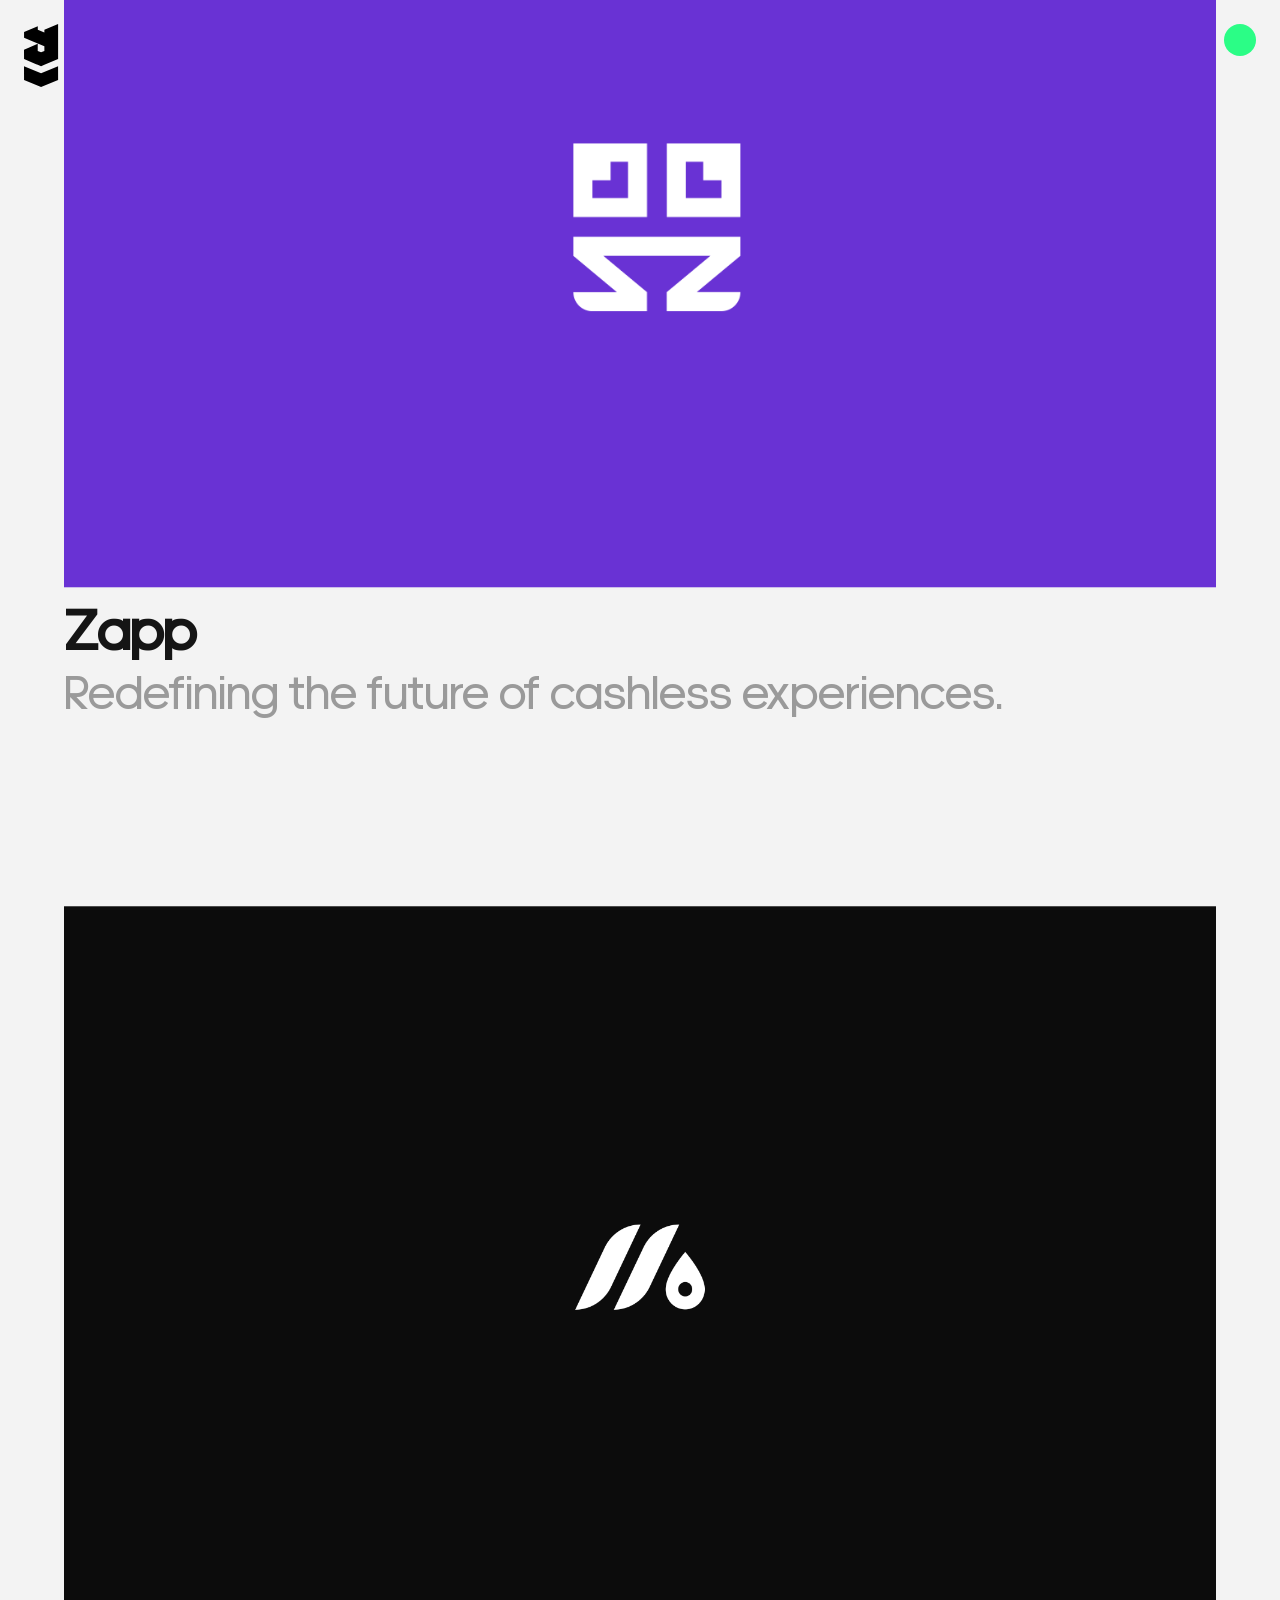
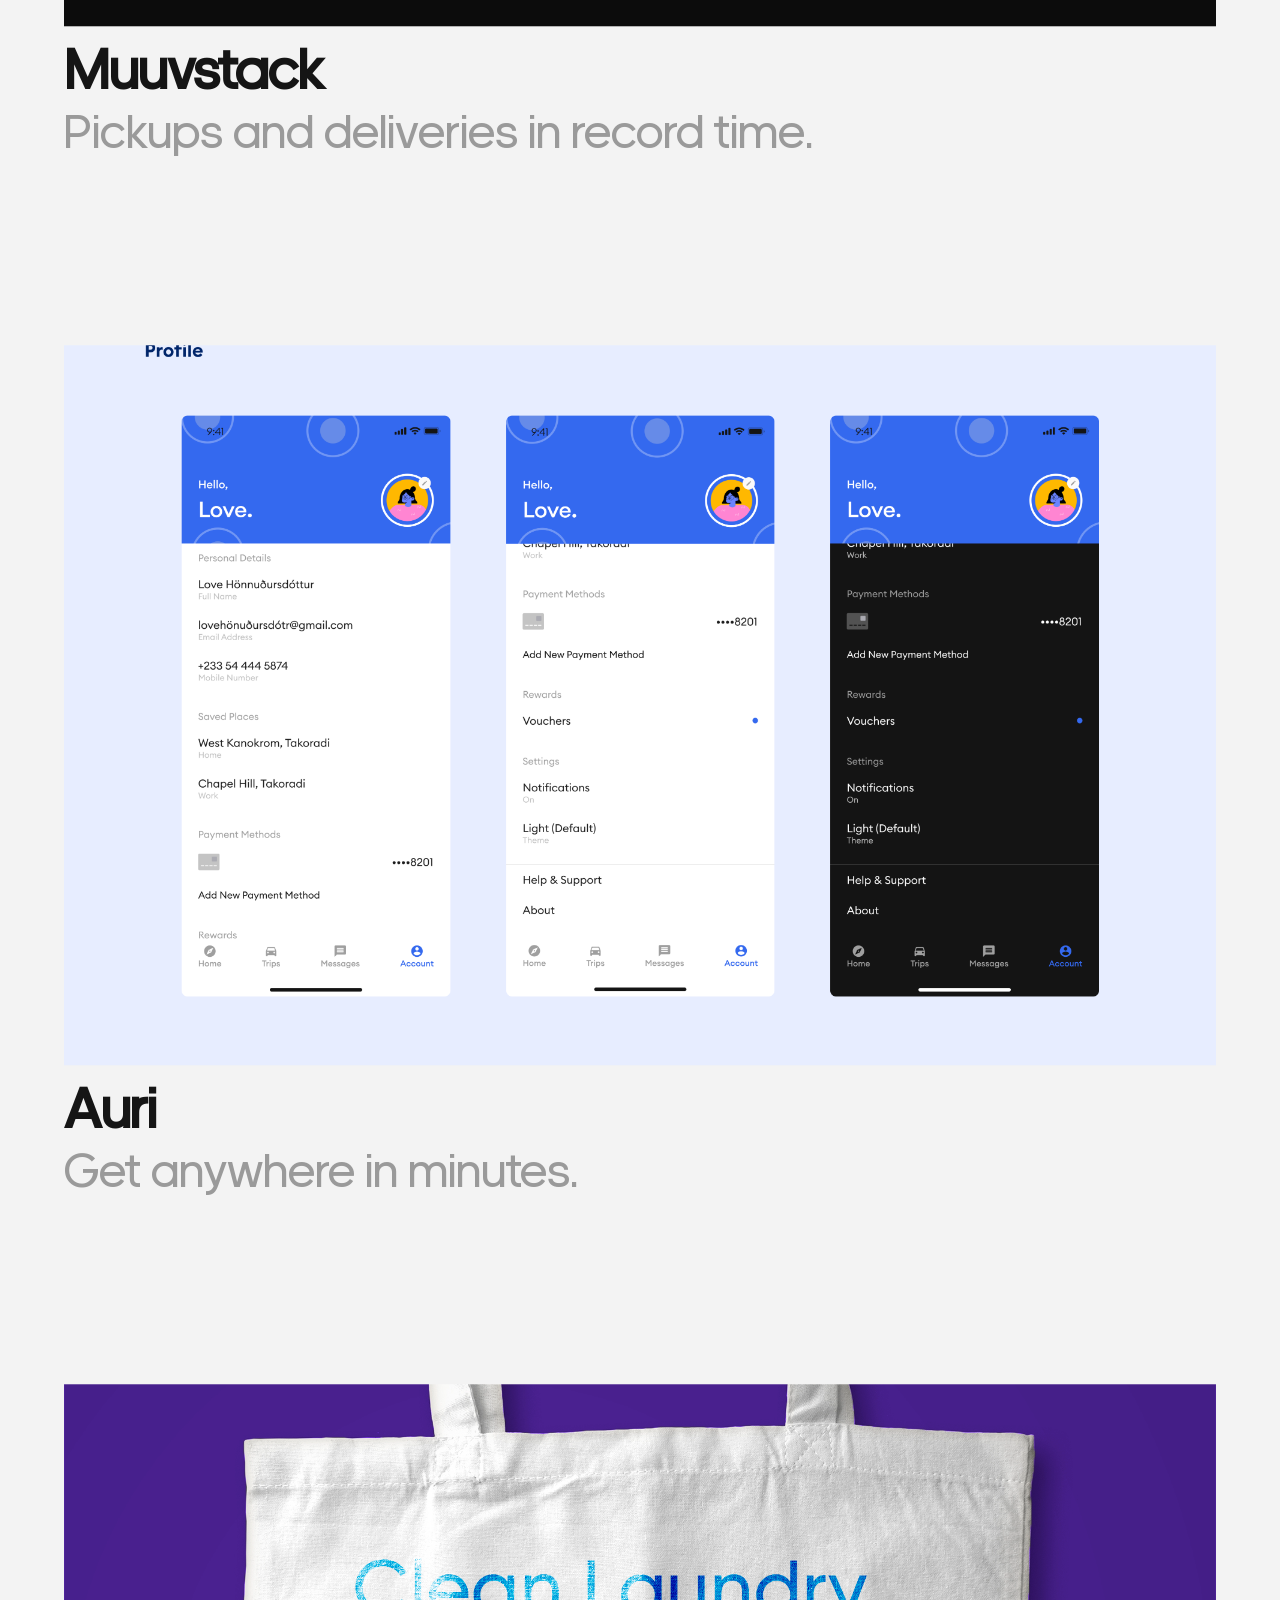
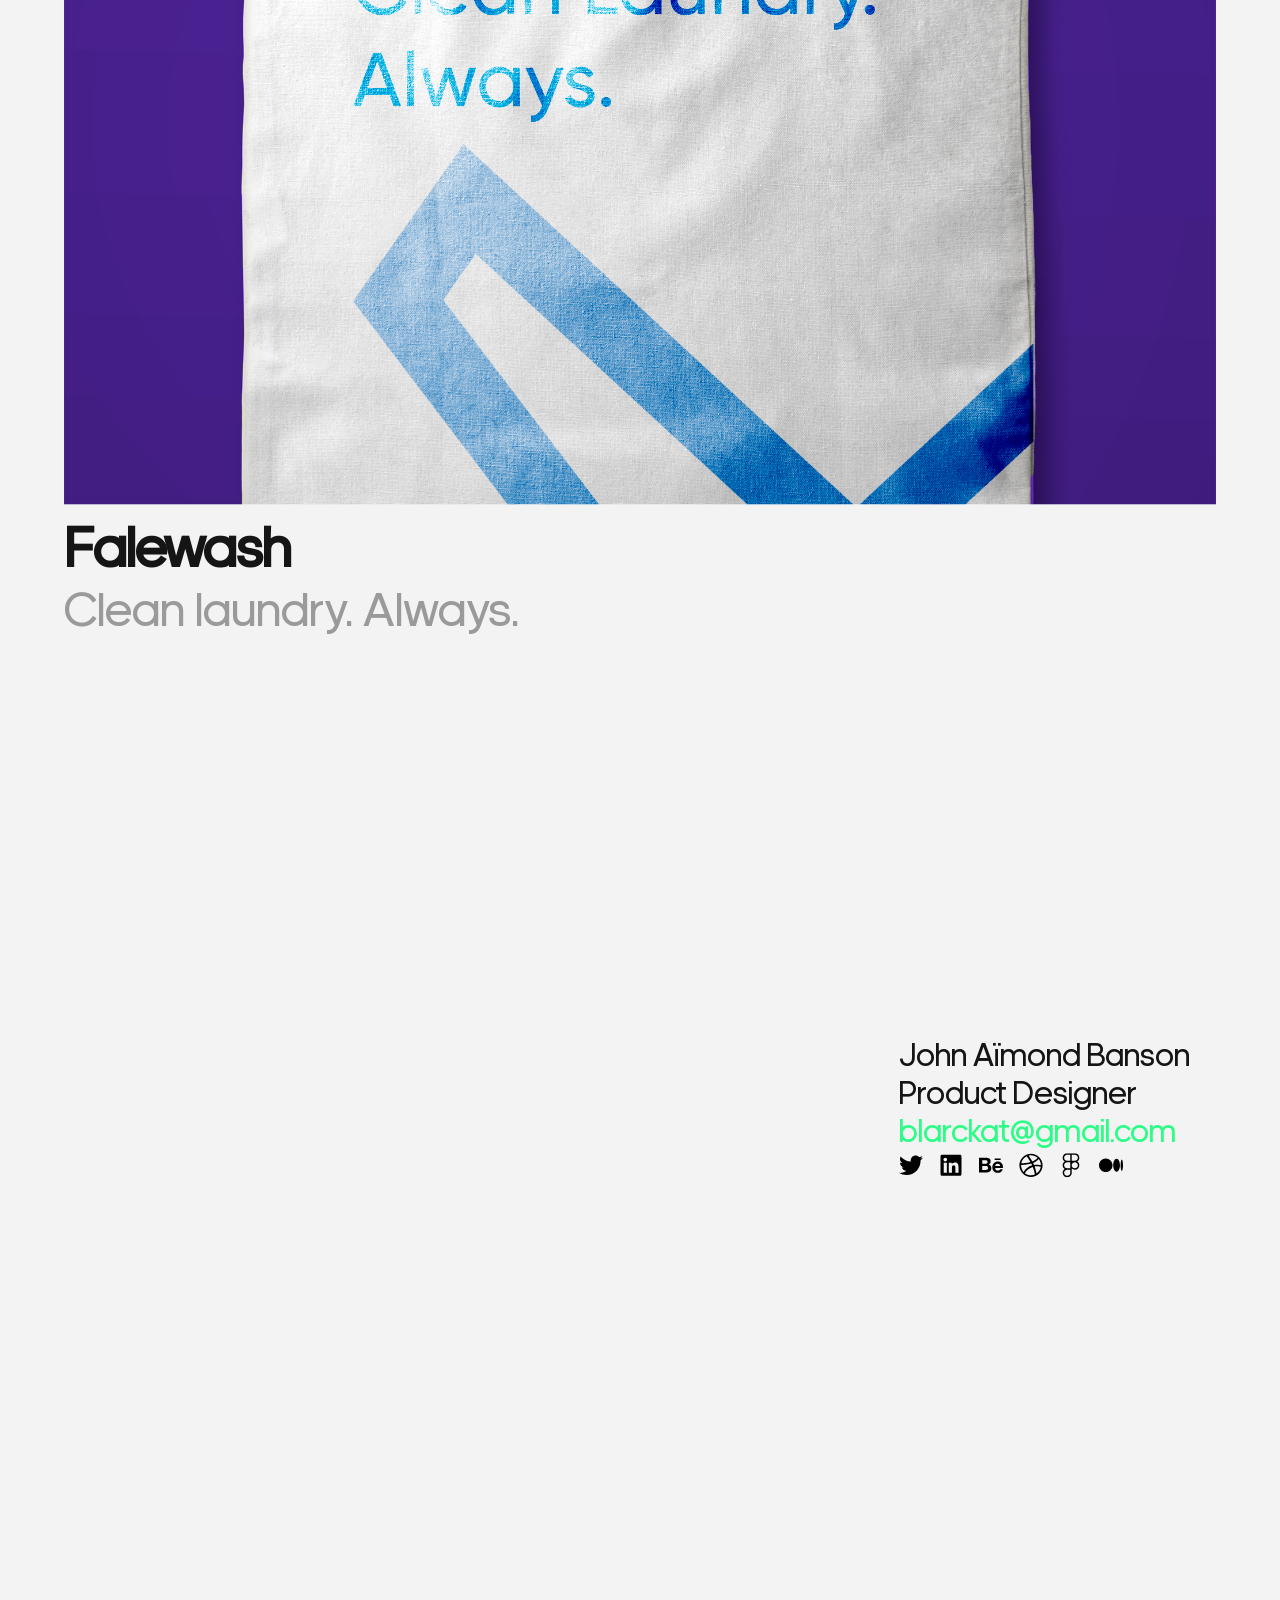
==== commit 34e45f53: "Smooth Scrolling Effects on pages" ====
--- a/index.html
+++ b/index.html
@@ -17,75 +17,75 @@
     <link rel="icon" href="./favicon.png" type="image/x-icon" />
     <title>John Aïmond Banson • Product Designer</title>
   </head>
-  <body class="smoothScroll">
-    <div onclick="closeNav()" id="nav-overlay"></div>
-    <nav id="sideNav" class="sideNav">
-        <div class="top-row">
-          <div id="themeToggle">
-            <svg width="24" height="24"><path d="M20.742 13.045a8.088 8.088 0 0 1-2.077.271c-2.135 0-4.14-.83-5.646-2.336a8.025 8.025 0 0 1-2.064-7.723A1 1 0 0 0 9.73 2.034a10.014 10.014 0 0 0-4.489 2.582c-3.898 3.898-3.898 10.243 0 14.143a9.937 9.937 0 0 0 7.072 2.93 9.93 9.93 0 0 0 7.07-2.929 10.007 10.007 0 0 0 2.583-4.491 1.001 1.001 0 0 0-1.224-1.224zm-2.772 4.301a7.947 7.947 0 0 1-5.656 2.343 7.953 7.953 0 0 1-5.658-2.344c-3.118-3.119-3.118-8.195 0-11.314a7.923 7.923 0 0 1 2.06-1.483 10.027 10.027 0 0 0 2.89 7.848 9.972 9.972 0 0 0 7.848 2.891 8.036 8.036 0 0 1-1.484 2.059z"/></svg>
-          </div>
-          <div class="navClose">
-              <svg onclick="closeNav()" width="24" height="24"><path d="m16.192 6.344-4.243 4.242-4.242-4.242-1.414 1.414L10.535 12l-4.242 4.242 1.414 1.414 4.242-4.242 4.243 4.242 1.414-1.414L13.364 12l4.242-4.242z"/></svg>
-          </div>
-        </div>
-        <ul>
-            <li><a href="./work.html">Work</a></li>
-            <li><a href="./lab.html">Lab</a></li>
-            <li><a href="./journal.html">Journal</a></li>
-            <li><a href="./journey.html">Journey</a></li>
-            <li><a href="./about.html">About</a></li>
-      </ul>
-      <div class="nav-social">
-        <a href="https://twitter.com/blarckat">
-          <svg viewBox="0 0 512 512">
-            <!-- Twitter Logo -->
-            <path
-              d="M459.37 151.716c.325 4.548.325 9.097.325 13.645 0 138.72-105.583 298.558-298.558 298.558-59.452 0-114.68-17.219-161.137-47.106 8.447.974 16.568 1.299 25.34 1.299 49.055 0 94.213-16.568 130.274-44.832-46.132-.975-84.792-31.188-98.112-72.772 6.498.974 12.995 1.624 19.818 1.624 9.421 0 18.843-1.3 27.614-3.573-48.081-9.747-84.143-51.98-84.143-102.985v-1.299c13.969 7.797 30.214 12.67 47.431 13.319-28.264-18.843-46.781-51.005-46.781-87.391 0-19.492 5.197-37.36 14.294-52.954 51.655 63.675 129.3 105.258 216.365 109.807-1.624-7.797-2.599-15.918-2.599-24.04 0-57.828 46.782-104.934 104.934-104.934 30.213 0 57.502 12.67 76.67 33.137 23.715-4.548 46.456-13.32 66.599-25.34-7.798 24.366-24.366 44.833-46.132 57.827 21.117-2.273 41.584-8.122 60.426-16.243-14.292 20.791-32.161 39.308-52.628 54.253z"
-            />
-          </svg>
-        </a>
-        <a href="https://www.linkedin.com/in/blarckat">
-          <svg viewBox="0 0 448 512">
-            <!-- LinkedIn logo -->
-            <path
-              d="M416 32H31.9C14.3 32 0 46.5 0 64.3v383.4C0 465.5 14.3 480 31.9 480H416c17.6 0 32-14.5 32-32.3V64.3c0-17.8-14.4-32.3-32-32.3zM135.4 416H69V202.2h66.5V416zm-33.2-243c-21.3 0-38.5-17.3-38.5-38.5S80.9 96 102.2 96c21.2 0 38.5 17.3 38.5 38.5 0 21.3-17.2 38.5-38.5 38.5zm282.1 243h-66.4V312c0-24.8-.5-56.7-34.5-56.7-34.6 0-39.9 27-39.9 54.9V416h-66.4V202.2h63.7v29.2h.9c8.9-16.8 30.6-34.5 62.9-34.5 67.2 0 79.7 44.3 79.7 101.9V416z"
-            />
-          </svg>
-        </a>
-        <a href="https://www.behance.net/blarckat">
-          <svg viewBox="0 0 576 512">
-            <!-- Behance logo -->
-            <path
-              d="M232 237.2c31.8-15.2 48.4-38.2 48.4-74 0-70.6-52.6-87.8-113.3-87.8H0v354.4h171.8c64.4 0 124.9-30.9 124.9-102.9 0-44.5-21.1-77.4-64.7-89.7zM77.9 135.9H151c28.1 0 53.4 7.9 53.4 40.5 0 30.1-19.7 42.2-47.5 42.2h-79v-82.7zm83.3 233.7H77.9V272h84.9c34.3 0 56 14.3 56 50.6 0 35.8-25.9 47-57.6 47zm358.5-240.7H376V94h143.7v34.9zM576 305.2c0-75.9-44.4-139.2-124.9-139.2-78.2 0-131.3 58.8-131.3 135.8 0 79.9 50.3 134.7 131.3 134.7 61.3 0 101-27.6 120.1-86.3H509c-6.7 21.9-34.3 33.5-55.7 33.5-41.3 0-63-24.2-63-65.3h185.1c.3-4.2.6-8.7.6-13.2zM390.4 274c2.3-33.7 24.7-54.8 58.5-54.8 35.4 0 53.2 20.8 56.2 54.8H390.4z"
-            />
-          </svg>
-        </a>
-        <a href="https://www.dribbble.com/blarckat">
-          <svg viewBox="0 0 512 512">
-            <!-- Dribbble logo -->
-            <path
-              d="M256 8C119.252 8 8 119.252 8 256s111.252 248 248 248 248-111.252 248-248S392.748 8 256 8zm163.97 114.366c29.503 36.046 47.369 81.957 47.835 131.955-6.984-1.477-77.018-15.682-147.502-6.818-5.752-14.041-11.181-26.393-18.617-41.614 78.321-31.977 113.818-77.482 118.284-83.523zM396.421 97.87c-3.81 5.427-35.697 48.286-111.021 76.519-34.712-63.776-73.185-116.168-79.04-124.008 67.176-16.193 137.966 1.27 190.061 47.489zm-230.48-33.25c5.585 7.659 43.438 60.116 78.537 122.509-99.087 26.313-186.36 25.934-195.834 25.809C62.38 147.205 106.678 92.573 165.941 64.62zM44.17 256.323c0-2.166.043-4.322.108-6.473 9.268.19 111.92 1.513 217.706-30.146 6.064 11.868 11.857 23.915 17.174 35.949-76.599 21.575-146.194 83.527-180.531 142.306C64.794 360.405 44.17 310.73 44.17 256.323zm81.807 167.113c22.127-45.233 82.178-103.622 167.579-132.756 29.74 77.283 42.039 142.053 45.189 160.638-68.112 29.013-150.015 21.053-212.768-27.882zm248.38 8.489c-2.171-12.886-13.446-74.897-41.152-151.033 66.38-10.626 124.7 6.768 131.947 9.055-9.442 58.941-43.273 109.844-90.795 141.978z"
-            />
-          </svg>
-        </a>
-        <a href="https://www.figma.com/@blarckat">
-          <svg viewBox="0 0 384 512">
-            <!-- Figma logo -->
-            <path
-              d="M14 95.7924C14 42.8877 56.8878 0 109.793 0H274.161C327.066 0 369.954 42.8877 369.954 95.7924C369.954 129.292 352.758 158.776 326.711 175.897C352.758 193.019 369.954 222.502 369.954 256.002C369.954 308.907 327.066 351.795 274.161 351.795H272.081C247.279 351.795 224.678 342.369 207.666 326.904V415.167C207.666 468.777 163.657 512 110.309 512C57.5361 512 14 469.243 14 416.207C14 382.709 31.1945 353.227 57.2392 336.105C31.1945 318.983 14 289.5 14 256.002C14 222.502 31.196 193.019 57.2425 175.897C31.196 158.776 14 129.292 14 95.7924ZM176.288 191.587H109.793C74.2172 191.587 45.3778 220.427 45.3778 256.002C45.3778 291.44 73.9948 320.194 109.381 320.416C109.518 320.415 109.655 320.415 109.793 320.415H176.288V191.587ZM207.666 256.002C207.666 291.577 236.505 320.417 272.081 320.417H274.161C309.737 320.417 338.576 291.577 338.576 256.002C338.576 220.427 309.737 191.587 274.161 191.587H272.081C236.505 191.587 207.666 220.427 207.666 256.002ZM109.793 351.795C109.655 351.795 109.518 351.794 109.381 351.794C73.9948 352.015 45.3778 380.769 45.3778 416.207C45.3778 451.652 74.6025 480.622 110.309 480.622C146.591 480.622 176.288 451.186 176.288 415.167V351.795H109.793ZM109.793 31.3778C74.2172 31.3778 45.3778 60.2173 45.3778 95.7924C45.3778 131.368 74.2172 160.207 109.793 160.207H176.288V31.3778H109.793ZM207.666 160.207H274.161C309.737 160.207 338.576 131.368 338.576 95.7924C338.576 60.2173 309.737 31.3778 274.161 31.3778H207.666V160.207Z"
-            />
-          </svg>
-        </a>
-        <a href="https://blarckat.medium.com">
-          <svg viewBox="0 0 640 512">
-            <!-- Medium logo -->
-            <path
-              d="M180.5,74.262C80.813,74.262,0,155.633,0,256S80.819,437.738,180.5,437.738,361,356.373,361,256,280.191,74.262,180.5,74.262Zm288.25,10.646c-49.845,0-90.245,76.619-90.245,171.095s40.406,171.1,90.251,171.1,90.251-76.619,90.251-171.1H559C559,161.5,518.6,84.908,468.752,84.908Zm139.506,17.821c-17.526,0-31.735,68.628-31.735,153.274s14.2,153.274,31.735,153.274S640,340.631,640,256C640,171.351,625.785,102.729,608.258,102.729Z"
-            />
-          </svg>
-        </a>
-      </div>
-    </nav>
+  <body>
+      <div onclick="closeNav()" id="nav-overlay"></div>
+  <nav id="sideNav" class="sideNav">
+    <div class="top-row">
+      <div id="themeToggle">
+        <svg width="24" height="24"><path d="M20.742 13.045a8.088 8.088 0 0 1-2.077.271c-2.135 0-4.14-.83-5.646-2.336a8.025 8.025 0 0 1-2.064-7.723A1 1 0 0 0 9.73 2.034a10.014 10.014 0 0 0-4.489 2.582c-3.898 3.898-3.898 10.243 0 14.143a9.937 9.937 0 0 0 7.072 2.93 9.93 9.93 0 0 0 7.07-2.929 10.007 10.007 0 0 0 2.583-4.491 1.001 1.001 0 0 0-1.224-1.224zm-2.772 4.301a7.947 7.947 0 0 1-5.656 2.343 7.953 7.953 0 0 1-5.658-2.344c-3.118-3.119-3.118-8.195 0-11.314a7.923 7.923 0 0 1 2.06-1.483 10.027 10.027 0 0 0 2.89 7.848 9.972 9.972 0 0 0 7.848 2.891 8.036 8.036 0 0 1-1.484 2.059z"/></svg>
+      </div>
+      <div class="navClose">
+          <svg onclick="closeNav()" width="24" height="24"><path d="m16.192 6.344-4.243 4.242-4.242-4.242-1.414 1.414L10.535 12l-4.242 4.242 1.414 1.414 4.242-4.242 4.243 4.242 1.414-1.414L13.364 12l4.242-4.242z"/></svg>
+      </div>
+    </div>
+    <ul>
+        <li><a href="./work.html">Work</a></li>
+        <li><a href="./lab.html">Lab</a></li>
+        <li><a href="./journal.html">Journal</a></li>
+        <li><a href="./journey.html">Journey</a></li>
+        <li><a href="./about.html">About</a></li>
+  </ul>
+  <div class="nav-social">
+    <a href="https://twitter.com/blarckat">
+      <svg viewBox="0 0 512 512">
+        <!-- Twitter Logo -->
+        <path
+          d="M459.37 151.716c.325 4.548.325 9.097.325 13.645 0 138.72-105.583 298.558-298.558 298.558-59.452 0-114.68-17.219-161.137-47.106 8.447.974 16.568 1.299 25.34 1.299 49.055 0 94.213-16.568 130.274-44.832-46.132-.975-84.792-31.188-98.112-72.772 6.498.974 12.995 1.624 19.818 1.624 9.421 0 18.843-1.3 27.614-3.573-48.081-9.747-84.143-51.98-84.143-102.985v-1.299c13.969 7.797 30.214 12.67 47.431 13.319-28.264-18.843-46.781-51.005-46.781-87.391 0-19.492 5.197-37.36 14.294-52.954 51.655 63.675 129.3 105.258 216.365 109.807-1.624-7.797-2.599-15.918-2.599-24.04 0-57.828 46.782-104.934 104.934-104.934 30.213 0 57.502 12.67 76.67 33.137 23.715-4.548 46.456-13.32 66.599-25.34-7.798 24.366-24.366 44.833-46.132 57.827 21.117-2.273 41.584-8.122 60.426-16.243-14.292 20.791-32.161 39.308-52.628 54.253z"
+        />
+      </svg>
+    </a>
+    <a href="https://www.linkedin.com/in/blarckat">
+      <svg viewBox="0 0 448 512">
+        <!-- LinkedIn logo -->
+        <path
+          d="M416 32H31.9C14.3 32 0 46.5 0 64.3v383.4C0 465.5 14.3 480 31.9 480H416c17.6 0 32-14.5 32-32.3V64.3c0-17.8-14.4-32.3-32-32.3zM135.4 416H69V202.2h66.5V416zm-33.2-243c-21.3 0-38.5-17.3-38.5-38.5S80.9 96 102.2 96c21.2 0 38.5 17.3 38.5 38.5 0 21.3-17.2 38.5-38.5 38.5zm282.1 243h-66.4V312c0-24.8-.5-56.7-34.5-56.7-34.6 0-39.9 27-39.9 54.9V416h-66.4V202.2h63.7v29.2h.9c8.9-16.8 30.6-34.5 62.9-34.5 67.2 0 79.7 44.3 79.7 101.9V416z"
+        />
+      </svg>
+    </a>
+    <a href="https://www.behance.net/blarckat">
+      <svg viewBox="0 0 576 512">
+        <!-- Behance logo -->
+        <path
+          d="M232 237.2c31.8-15.2 48.4-38.2 48.4-74 0-70.6-52.6-87.8-113.3-87.8H0v354.4h171.8c64.4 0 124.9-30.9 124.9-102.9 0-44.5-21.1-77.4-64.7-89.7zM77.9 135.9H151c28.1 0 53.4 7.9 53.4 40.5 0 30.1-19.7 42.2-47.5 42.2h-79v-82.7zm83.3 233.7H77.9V272h84.9c34.3 0 56 14.3 56 50.6 0 35.8-25.9 47-57.6 47zm358.5-240.7H376V94h143.7v34.9zM576 305.2c0-75.9-44.4-139.2-124.9-139.2-78.2 0-131.3 58.8-131.3 135.8 0 79.9 50.3 134.7 131.3 134.7 61.3 0 101-27.6 120.1-86.3H509c-6.7 21.9-34.3 33.5-55.7 33.5-41.3 0-63-24.2-63-65.3h185.1c.3-4.2.6-8.7.6-13.2zM390.4 274c2.3-33.7 24.7-54.8 58.5-54.8 35.4 0 53.2 20.8 56.2 54.8H390.4z"
+        />
+      </svg>
+    </a>
+    <a href="https://www.dribbble.com/blarckat">
+      <svg viewBox="0 0 512 512">
+        <!-- Dribbble logo -->
+        <path
+          d="M256 8C119.252 8 8 119.252 8 256s111.252 248 248 248 248-111.252 248-248S392.748 8 256 8zm163.97 114.366c29.503 36.046 47.369 81.957 47.835 131.955-6.984-1.477-77.018-15.682-147.502-6.818-5.752-14.041-11.181-26.393-18.617-41.614 78.321-31.977 113.818-77.482 118.284-83.523zM396.421 97.87c-3.81 5.427-35.697 48.286-111.021 76.519-34.712-63.776-73.185-116.168-79.04-124.008 67.176-16.193 137.966 1.27 190.061 47.489zm-230.48-33.25c5.585 7.659 43.438 60.116 78.537 122.509-99.087 26.313-186.36 25.934-195.834 25.809C62.38 147.205 106.678 92.573 165.941 64.62zM44.17 256.323c0-2.166.043-4.322.108-6.473 9.268.19 111.92 1.513 217.706-30.146 6.064 11.868 11.857 23.915 17.174 35.949-76.599 21.575-146.194 83.527-180.531 142.306C64.794 360.405 44.17 310.73 44.17 256.323zm81.807 167.113c22.127-45.233 82.178-103.622 167.579-132.756 29.74 77.283 42.039 142.053 45.189 160.638-68.112 29.013-150.015 21.053-212.768-27.882zm248.38 8.489c-2.171-12.886-13.446-74.897-41.152-151.033 66.38-10.626 124.7 6.768 131.947 9.055-9.442 58.941-43.273 109.844-90.795 141.978z"
+        />
+      </svg>
+    </a>
+    <a href="https://www.figma.com/@blarckat">
+      <svg viewBox="0 0 384 512">
+        <!-- Figma logo -->
+        <path
+          d="M14 95.7924C14 42.8877 56.8878 0 109.793 0H274.161C327.066 0 369.954 42.8877 369.954 95.7924C369.954 129.292 352.758 158.776 326.711 175.897C352.758 193.019 369.954 222.502 369.954 256.002C369.954 308.907 327.066 351.795 274.161 351.795H272.081C247.279 351.795 224.678 342.369 207.666 326.904V415.167C207.666 468.777 163.657 512 110.309 512C57.5361 512 14 469.243 14 416.207C14 382.709 31.1945 353.227 57.2392 336.105C31.1945 318.983 14 289.5 14 256.002C14 222.502 31.196 193.019 57.2425 175.897C31.196 158.776 14 129.292 14 95.7924ZM176.288 191.587H109.793C74.2172 191.587 45.3778 220.427 45.3778 256.002C45.3778 291.44 73.9948 320.194 109.381 320.416C109.518 320.415 109.655 320.415 109.793 320.415H176.288V191.587ZM207.666 256.002C207.666 291.577 236.505 320.417 272.081 320.417H274.161C309.737 320.417 338.576 291.577 338.576 256.002C338.576 220.427 309.737 191.587 274.161 191.587H272.081C236.505 191.587 207.666 220.427 207.666 256.002ZM109.793 351.795C109.655 351.795 109.518 351.794 109.381 351.794C73.9948 352.015 45.3778 380.769 45.3778 416.207C45.3778 451.652 74.6025 480.622 110.309 480.622C146.591 480.622 176.288 451.186 176.288 415.167V351.795H109.793ZM109.793 31.3778C74.2172 31.3778 45.3778 60.2173 45.3778 95.7924C45.3778 131.368 74.2172 160.207 109.793 160.207H176.288V31.3778H109.793ZM207.666 160.207H274.161C309.737 160.207 338.576 131.368 338.576 95.7924C338.576 60.2173 309.737 31.3778 274.161 31.3778H207.666V160.207Z"
+        />
+      </svg>
+    </a>
+    <a href="https://blarckat.medium.com">
+      <svg viewBox="0 0 640 512">
+        <!-- Medium logo -->
+        <path
+          d="M180.5,74.262C80.813,74.262,0,155.633,0,256S80.819,437.738,180.5,437.738,361,356.373,361,256,280.191,74.262,180.5,74.262Zm288.25,10.646c-49.845,0-90.245,76.619-90.245,171.095s40.406,171.1,90.251,171.1,90.251-76.619,90.251-171.1H559C559,161.5,518.6,84.908,468.752,84.908Zm139.506,17.821c-17.526,0-31.735,68.628-31.735,153.274s14.2,153.274,31.735,153.274S640,340.631,640,256C640,171.351,625.785,102.729,608.258,102.729Z"
+        />
+      </svg>
+    </a>
+  </div>
+  </nav>
     <div class="appbar">
       <a href="index.html" class="logo-header">
         <svg viewBox="0 0 26 32">
@@ -98,11 +98,12 @@
         </svg>
       </a>
       <a onclick="openNav()" class="menu-button">
+        <!-- <svg xmlns="http://www.w3.org/2000/svg" width="48" height="48"><path d="M4 6h16v2H4zm0 5h16v2H4zm0 5h16v2H4z"/></svg> -->
       </a>
     </div>
-    <header class="content-padding home-header">
+<div class="smoothScroll">
+      <header class="content-padding home-header">
         <div class="home-header">
-            <!-- <img src="./assets/header_home.png" alt="home_header"> -->
         </div>
       <div class="hero">
         <div class="header-social">
@@ -156,14 +157,14 @@
           </a>
         </div>
         <h1>
-          I help tech brands and startups build immersive digital experiences.
+          Immersive experiences for tech brands and startups.
         </h1>
       </div>
     </header>
     <section class="section-work">
       <div class="paragraph content-padding">
         <h1>Work</h1>
-        <!-- <p>For five years I have worked with startups to design and build software and brand experiences for web and mobile that are interactive, immersive, and human-focused.</p> -->
+        <p>For five years I have worked with startups to design and build software and brand experiences for web and mobile that are interactive, immersive, and human-focused.</p>
       </div>
       <div class="section-work-case">
         <a href="./work.zapp.html">
@@ -206,9 +207,8 @@
         </div>
       </div>
     </section>
-    </section>
     <footer>
-      <div class="footer-content content-padding">
+      <div class="footer-content">
         <div class="footer-text">
           <p>John Aïmond Banson</p>
           <p>Product Designer</p>
@@ -264,8 +264,9 @@
             </svg>
           </a>
         </div>
-      </div>
     </footer>
+</div>
     <script src="./scripts/app.js"></script>
+  </div>
   </body>
 </html>
--- a/css/main.min.css
+++ b/css/main.min.css
@@ -1 +1 @@
-@import url("./colors.min.css");@import url("./layout.min.css");@import url("./typography.min.css");@font-face{font-family:'Ckat Regular';src:url("../assets/fonts/Ckat_Regular.ttf")}@font-face{font-family:'Ckat Bold';src:url("../assets/fonts/Ckat_Bold.ttf")}::-webkit-scrollbar{display:none}::selection{background-color:#2BFD86;color:#151515}body{margin:0;padding:0;font-family:"Ckat Regular";display:flex;flex-direction:column;gap:10vh}.smoothScroll{height:fit-content;will-change:transform}p{font-size:32px}.dark-mode{background-color:#151515;color:#ffffff;transition:.5s ease-in-out}.light-mode{background-color:#f3f3f3;color:#151515;transition:.5s ease-in-out}footer svg{width:24px;height:24px}.dark-mode svg{fill:white}.dark-mode svg ::selection{color:white}.light-mode svg{fill:black}.light-mode svg ::selection{color:black}.content-padding{padding:5vw 10vw}#nav-overlay{height:100vh;width:0;position:fixed;z-index:3;top:0;overflow-x:hidden;transition:.9s}.light-mode #nav-overlay{background-color:rgba(13,13,13,0.506)}.dark-mode #nav-overlay{background-color:rgba(218,218,218,0.458)}.sideNav{height:100vh;width:0;position:fixed;visibility:hidden;z-index:5;top:0;right:0;background-color:#2BFD86;overflow-x:hidden;transition:.9s}.sideNav ul{height:90%;display:flex;flex-direction:column;justify-content:center}.sideNav a{padding:8px 8px 8px 32px;text-decoration:none;color:#212121;font-size:56px;transition:.5s}.sideNav a:hover{color:#ffffff}.sideNav .top-row{position:relative;display:flex;flex-direction:row;justify-content:flex-end;align-items:center;margin:20px;gap:10px}.sideNav .top-row div{display:flex;justify-content:center;align-content:center;padding:10px;background-color:#51515151;border-radius:50%;cursor:pointer}.sideNav .top-row .navClose svg{fill:#151515}nav{display:flex;width:100%;flex-direction:column}nav ul li{transition:.5s}nav ul li:hover{transform:translateX(5%)}.appbar{position:sticky;top:0;display:flex;flex-direction:row;justify-content:space-between;padding:24px}.menu-button{height:32px;width:32px;border-radius:50%;background-color:#2BFD86;cursor:pointer;transition:.5s}.menu-button:hover{transform:scale(150%)}.logo-header{mix-blend-mode:difference}.logo-header svg{height:84px;transition:.5s}.logo-header :hover{fill:#2BFD86}.home-header img{background-size:contain;position:absolute;z-index:-2;top:0;left:0}header,section{width:auto;height:fit-content;min-height:100vh}.nav-social{display:flex;justify-content:flex-start}.nav-social svg{height:24px;fill:#151515}header .hero{display:flex;flex-direction:row;justify-content:space-between;align-items:center}header .hero h1{width:80%}header .hero .header-social{width:fit-content;display:flex;flex-direction:column;gap:20px}header .hero .header-social svg{height:24px}.section-work{height:fit-content}.section-work .section-work-case{display:flex;flex-direction:column;gap:10px;margin:10vh 5vw}.section-work .section-work-case img{object-fit:cover;width:100%;height:80vh;background-size:cover}.section-work .section-work-case .showcase-text-content h2{line-height:0px}.section-work .section-work-case .showcase-text-content p{font-size:48px;opacity:40%}.case{display:flex;flex-direction:column;margin:10vh 5vw}.case img{height:90vh;width:100%;object-fit:cover}.case .case-title h2{line-height:normal}.work-hero-img img,.full-showcase-img img{object-fit:cover;width:100%;background-size:contain}footer{height:fit-content}footer .footer-text p,footer .footer-text a{font-size:32px;line-height:1px}footer .footer-text a{color:#2BFD86}footer .footer-social{margin-top:20px;display:flex;flex-direction:row;gap:16px}@media screen and (max-width: 480px){header .hero{flex-direction:column-reverse}header .hero h1{font-size:32px;width:100vw}header .hero .header-social{flex-direction:row}nav{flex-direction:column;justify-content:center;padding:16px}.section-work .section-work-case{margin:10vw 0;height:100vh}.section-work .section-work-case img{height:80vh}.section-work .section-work-case .showcase-text-content p{font-size:32px}footer .footer-text p,footer .footer-text a{font-size:24px}}
+@import url("./colors.min.css");@import url("./layout.min.css");@import url("./typography.min.css");@font-face{font-family:'Ckat Regular';src:url("../assets/fonts/Ckat_Regular.ttf")}@font-face{font-family:'Ckat Bold';src:url("../assets/fonts/Ckat_Bold.ttf")}::-webkit-scrollbar{display:none}::selection{background-color:#2BFD86;color:#151515}*{margin:0;padding:0;box-sizing:border-box}body{margin:0;padding:0;font-family:"Ckat Regular";display:flex;flex-direction:column;gap:10vh}.smoothScroll{position:fixed;top:0;left:0;overflow:auto;width:100%}p{font-size:32px}.dark-mode{background-color:#151515;color:#ffffff;transition:.5s ease-in-out}.light-mode{background-color:#f3f3f3;color:#151515;transition:.5s ease-in-out}footer svg{width:24px;height:24px}.dark-mode svg{fill:white}.dark-mode svg ::selection{color:white}.light-mode svg{fill:black}.light-mode svg ::selection{color:black}.content-padding{padding:5vw 10vw}#nav-overlay{height:100vh;width:0;position:fixed;z-index:3;top:0;overflow-x:hidden;transition:.9s}.light-mode #nav-overlay{background-color:rgba(13,13,13,0.506)}.dark-mode #nav-overlay{background-color:rgba(218,218,218,0.458)}.sideNav{height:100vh;width:0;position:fixed;visibility:hidden;z-index:60;top:0;right:0;background-color:#2BFD86;overflow-x:hidden;transition:.9s}.sideNav ul{height:90%;display:flex;flex-direction:column;justify-content:center}.sideNav a{padding:8px 8px 8px 32px;text-decoration:none;color:#212121;font-size:56px;transition:.5s}.sideNav a:hover{color:#ffffff}.sideNav .top-row{position:relative;display:flex;flex-direction:row;justify-content:flex-end;align-items:center;margin:20px;gap:10px}.sideNav .top-row div{display:flex;justify-content:center;align-content:center;padding:10px;background-color:#51515151;border-radius:50%;cursor:pointer}.sideNav .top-row .navClose svg{fill:#151515}nav{display:flex;width:100%;flex-direction:column}nav ul li{transition:.5s}nav ul li:hover{transform:translateX(5%)}.appbar{position:sticky;z-index:50;top:0;display:flex;flex-direction:row;justify-content:space-between;padding:24px}.menu-button{height:32px;width:32px;border-radius:50%;background-color:#2BFD86;cursor:pointer;transition:.5s}.menu-button:hover{transform:scale(150%)}.logo-header svg{height:84px;transition:.5s}.logo-header :hover{fill:#2BFD86}.header{display:flex;flex-direction:column;justify-content:flex-end;align-items:flex-start}header,section{min-height:100vh}header h1,section h1{margin-top:40vh}.nav-social{display:flex;justify-content:flex-start}.nav-social svg{height:24px;fill:#151515}header .hero{display:flex;flex-direction:row;justify-content:space-between;align-items:center}header .hero h1{width:80%}header .hero .header-social{width:fit-content;display:flex;flex-direction:column;gap:20px}header .hero .header-social svg{height:24px}.section-work{height:fit-content}.section-work .section-work-case{display:flex;flex-direction:column;gap:10px;margin:20vh 5vw}.section-work .section-work-case img{object-fit:cover;width:100%;height:80vh;background-size:cover}.section-work .section-work-case .showcase-text-content p{font-size:48px;opacity:40%}.case{display:flex;flex-direction:column;margin:10vh 5vw}.case img{height:90vh;width:100%;object-fit:cover}.case .case-title h2{line-height:normal}.work-hero-img img,.full-showcase-img img{object-fit:cover;width:100%;background-size:contain}footer{display:flex;flex-direction:row;align-items:flex-end;justify-content:flex-end;height:50vh;padding:10vh}footer .footer-text p,footer .footer-text a{font-size:32px}footer .footer-text a{color:#2BFD86}footer .footer-social{display:flex;flex-direction:row;gap:16px}@media screen and (max-width: 480px){header .hero{flex-direction:column-reverse;width:80vw}header .hero h1{width:100%}header .hero .header-social{flex-direction:row}nav{flex-direction:column;justify-content:center;padding:16px}.section-work .section-work-case{margin:10vw 0;height:100vh}.section-work .section-work-case img{height:80vh}.section-work .section-work-case .showcase-text-content p{font-size:32px}footer .footer-text p,footer .footer-text a{font-size:24px}}
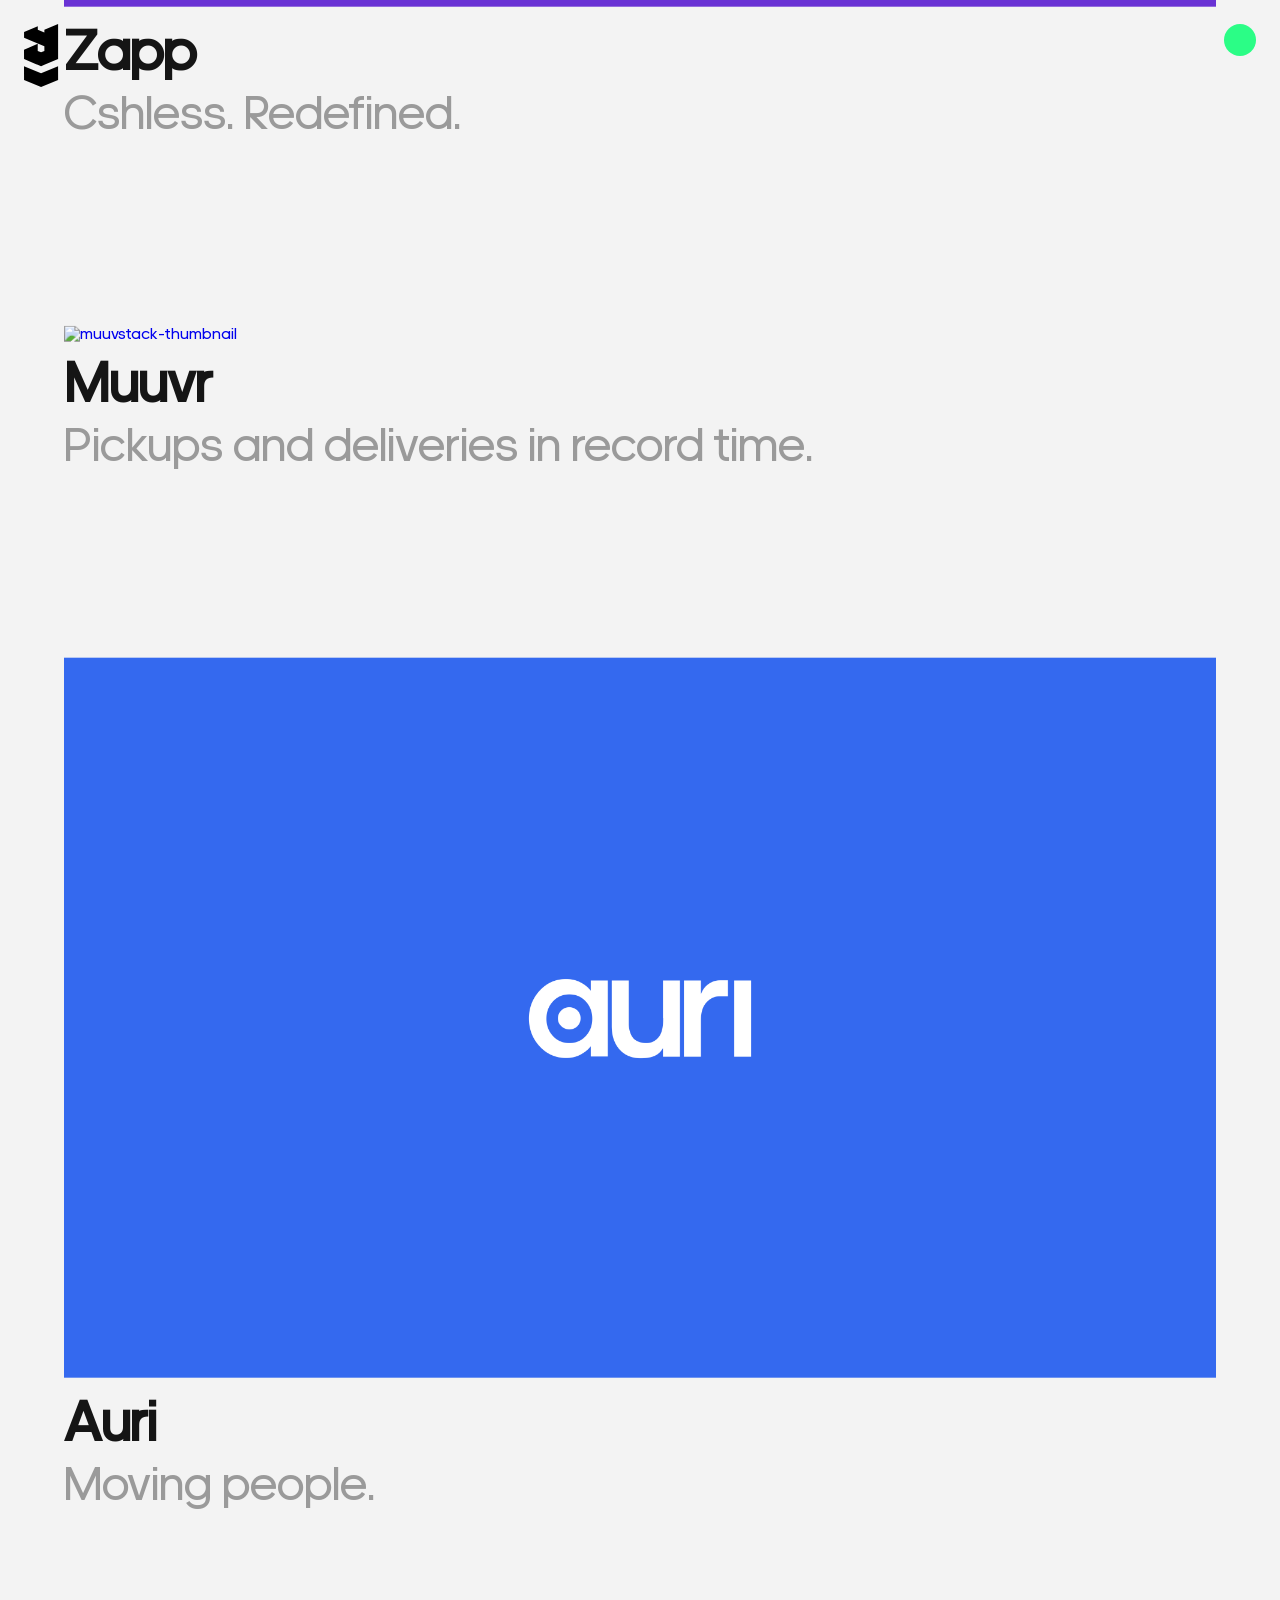
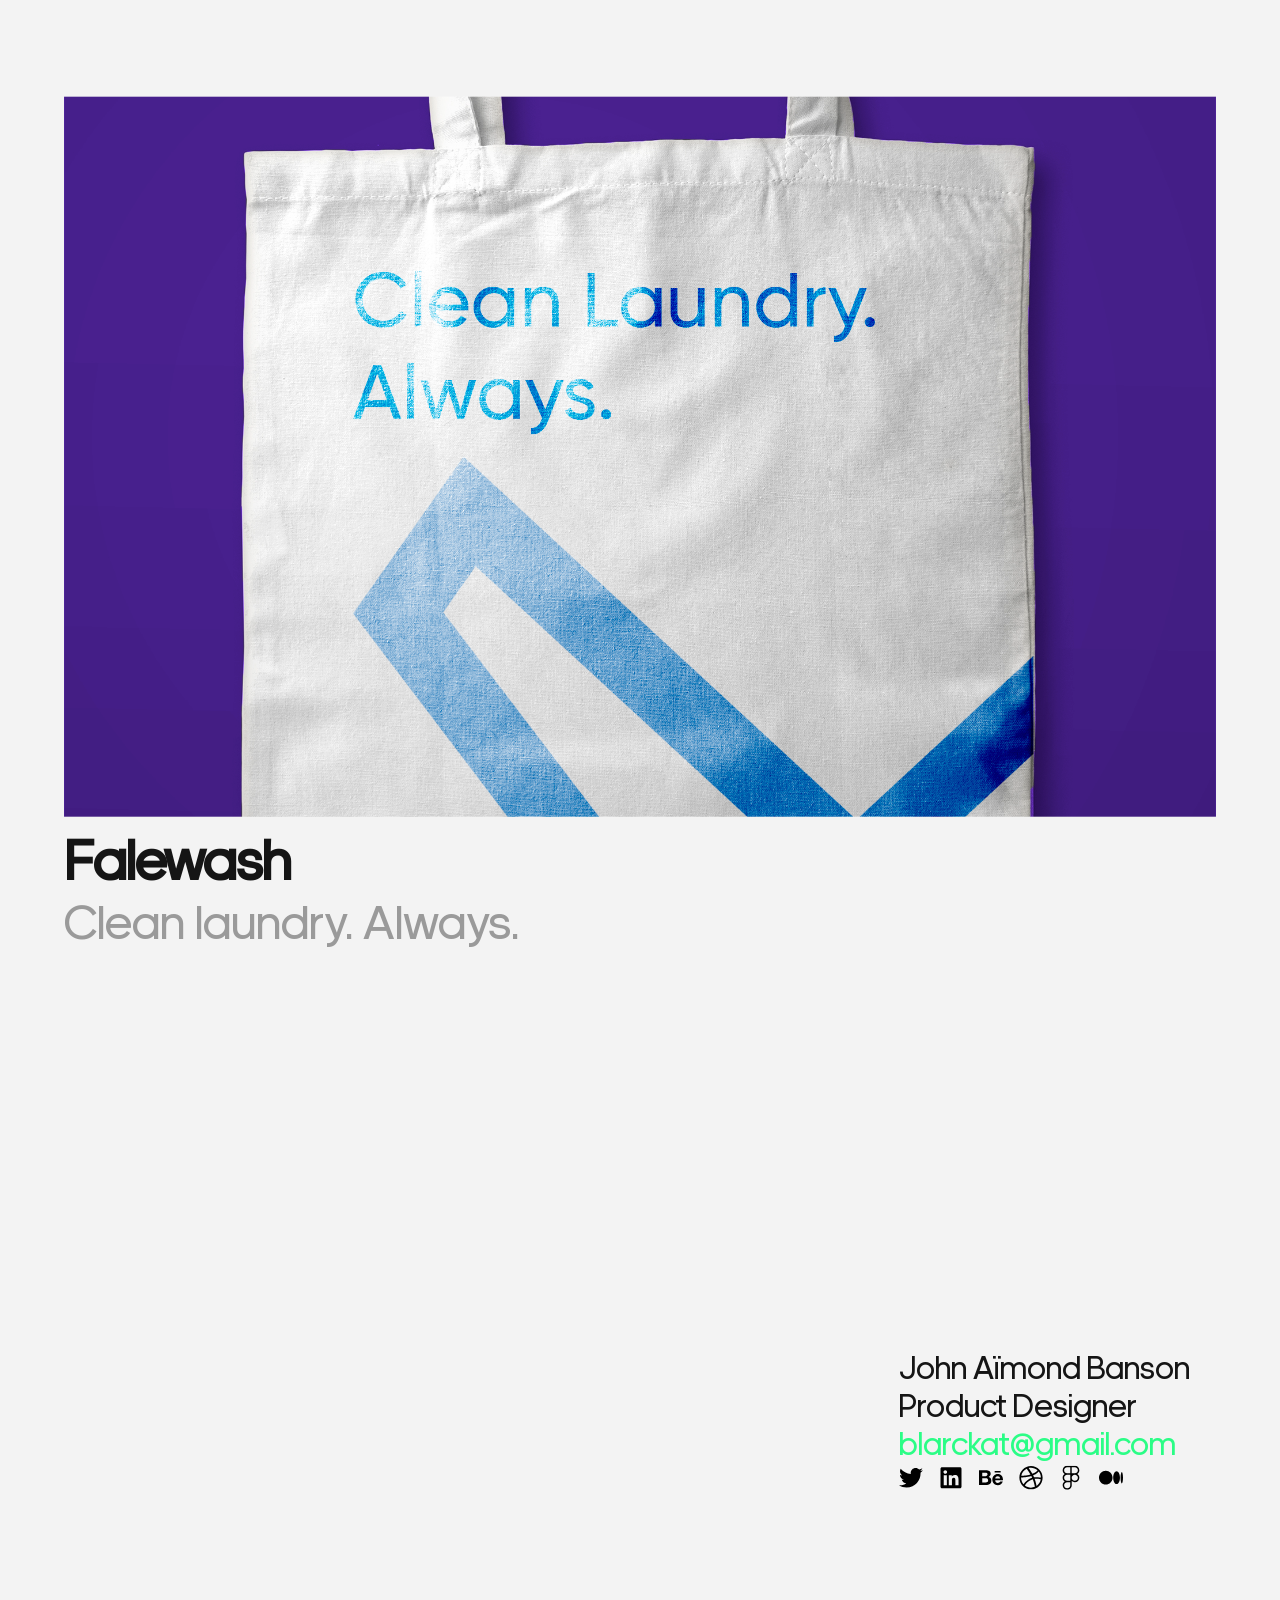
==== commit ff9d6a28: "muuvr case study" ====
--- a/index.html
+++ b/index.html
@@ -157,14 +157,14 @@
           </a>
         </div>
         <h1>
-          Immersive experiences for tech brands and startups.
+          Helping tech startups craft immersive digital experiences.
         </h1>
       </div>
     </header>
     <section class="section-work">
       <div class="paragraph content-padding">
         <h1>Work</h1>
-        <p>For five years I have worked with startups to design and build software and brand experiences for web and mobile that are interactive, immersive, and human-focused.</p>
+        <p>Some of my works.  </p>
       </div>
       <div class="section-work-case">
         <a href="./work.zapp.html">
@@ -173,28 +173,28 @@
         <div class="showcase-text-content">
           <h2>Zapp</h2>
           <p class="text-subtitle-1">
-            Redefining the future of cashless experiences.
+            Cshless. Redefined.
           </p>
         </div>
       </div>
       <div class="section-work-case">
         <a href="./work.muuvr.html"
           ><img
-            src="./assets/muuvr/muuvrbranding/muuvr_behance_visual-identity01.png"
+            src="./assets/muuvr/muuvrbranding/muuvr_behance_visual-identity14.png"
             alt="muuvstack-thumbnail"
         /></a>
         <div class="showcase-text-content">
-          <h2>Muuvstack</h2>
+          <h2>Muuvr</h2>
           <p class="text-subtitle-1">Pickups and deliveries in record time.</p>
         </div>
       </div>
       <div class="section-work-case">
         <a href="./work.auri.html">
-          <img src="./assets/auri/behance_slide_30.png" alt="auri-thumbnail" />
+          <img src="./assets/auri/behance_slide_30-1.png" alt="auri-thumbnail" />
         </a>
         <div class="showcase-text-content">
           <h2>Auri</h2>
-          <p class="text-subtitle-1">Get anywhere in minutes.</p>
+          <p class="text-subtitle-1">Moving people.</p>
         </div>
       </div>
       <div class="section-work-case">
--- a/css/main.min.css
+++ b/css/main.min.css
@@ -1 +1 @@
-@import url("./colors.min.css");@import url("./layout.min.css");@import url("./typography.min.css");@font-face{font-family:'Ckat Regular';src:url("../assets/fonts/Ckat_Regular.ttf")}@font-face{font-family:'Ckat Bold';src:url("../assets/fonts/Ckat_Bold.ttf")}::-webkit-scrollbar{display:none}::selection{background-color:#2BFD86;color:#151515}*{margin:0;padding:0;box-sizing:border-box}body{margin:0;padding:0;font-family:"Ckat Regular";display:flex;flex-direction:column;gap:10vh}.smoothScroll{position:fixed;top:0;left:0;overflow:auto;width:100%}p{font-size:32px}.dark-mode{background-color:#151515;color:#ffffff;transition:.5s ease-in-out}.light-mode{background-color:#f3f3f3;color:#151515;transition:.5s ease-in-out}footer svg{width:24px;height:24px}.dark-mode svg{fill:white}.dark-mode svg ::selection{color:white}.light-mode svg{fill:black}.light-mode svg ::selection{color:black}.content-padding{padding:5vw 10vw}#nav-overlay{height:100vh;width:0;position:fixed;z-index:3;top:0;overflow-x:hidden;transition:.9s}.light-mode #nav-overlay{background-color:rgba(13,13,13,0.506)}.dark-mode #nav-overlay{background-color:rgba(218,218,218,0.458)}.sideNav{height:100vh;width:0;position:fixed;visibility:hidden;z-index:60;top:0;right:0;background-color:#2BFD86;overflow-x:hidden;transition:.9s}.sideNav ul{height:90%;display:flex;flex-direction:column;justify-content:center}.sideNav a{padding:8px 8px 8px 32px;text-decoration:none;color:#212121;font-size:56px;transition:.5s}.sideNav a:hover{color:#ffffff}.sideNav .top-row{position:relative;display:flex;flex-direction:row;justify-content:flex-end;align-items:center;margin:20px;gap:10px}.sideNav .top-row div{display:flex;justify-content:center;align-content:center;padding:10px;background-color:#51515151;border-radius:50%;cursor:pointer}.sideNav .top-row .navClose svg{fill:#151515}nav{display:flex;width:100%;flex-direction:column}nav ul li{transition:.5s}nav ul li:hover{transform:translateX(5%)}.appbar{position:sticky;z-index:50;top:0;display:flex;flex-direction:row;justify-content:space-between;padding:24px}.menu-button{height:32px;width:32px;border-radius:50%;background-color:#2BFD86;cursor:pointer;transition:.5s}.menu-button:hover{transform:scale(150%)}.logo-header svg{height:84px;transition:.5s}.logo-header :hover{fill:#2BFD86}.header{display:flex;flex-direction:column;justify-content:flex-end;align-items:flex-start}header,section{min-height:100vh}header h1,section h1{margin-top:40vh}.nav-social{display:flex;justify-content:flex-start}.nav-social svg{height:24px;fill:#151515}header .hero{display:flex;flex-direction:row;justify-content:space-between;align-items:center}header .hero h1{width:80%}header .hero .header-social{width:fit-content;display:flex;flex-direction:column;gap:20px}header .hero .header-social svg{height:24px}.section-work{height:fit-content}.section-work .section-work-case{display:flex;flex-direction:column;gap:10px;margin:20vh 5vw}.section-work .section-work-case img{object-fit:cover;width:100%;height:80vh;background-size:cover}.section-work .section-work-case .showcase-text-content p{font-size:48px;opacity:40%}.case{display:flex;flex-direction:column;margin:10vh 5vw}.case img{height:90vh;width:100%;object-fit:cover}.case .case-title h2{line-height:normal}.work-hero-img img,.full-showcase-img img{object-fit:cover;width:100%;background-size:contain}footer{display:flex;flex-direction:row;align-items:flex-end;justify-content:flex-end;height:50vh;padding:10vh}footer .footer-text p,footer .footer-text a{font-size:32px}footer .footer-text a{color:#2BFD86}footer .footer-social{display:flex;flex-direction:row;gap:16px}@media screen and (max-width: 480px){header .hero{flex-direction:column-reverse;width:80vw}header .hero h1{width:100%}header .hero .header-social{flex-direction:row}nav{flex-direction:column;justify-content:center;padding:16px}.section-work .section-work-case{margin:10vw 0;height:100vh}.section-work .section-work-case img{height:80vh}.section-work .section-work-case .showcase-text-content p{font-size:32px}footer .footer-text p,footer .footer-text a{font-size:24px}}
+@import url("./colors.min.css");@import url("./layout.min.css");@import url("./typography.min.css");@font-face{font-family:'Ckat Regular';src:url("../assets/fonts/Ckat_Regular.ttf")}@font-face{font-family:'Ckat Bold';src:url("../assets/fonts/Ckat_Bold.ttf")}::-webkit-scrollbar{display:none}::selection{background-color:#2BFD86;color:#151515}*{margin:0;padding:0;box-sizing:border-box}body{margin:0;padding:0;font-family:"Ckat Regular";display:flex;flex-direction:column;gap:10vh}.smoothScroll{position:fixed;top:0;left:0;overflow:auto;width:100%}p{font-size:32px}.btn{background-color:transparent;padding:16px 24px;border-radius:10px;text-transform:uppercase;font-weight:800;margin:12px;transition:.5s ease-in-out}.light-mode .btn{background-color:#ebebeb;color:#151515}.light-mode .btn:hover{border:none;background-color:#2BFD86;color:#151515}.dark-mode .btn{border:.5px solid white;color:white}.dark-mode .btn:hover{border:none;background-color:#2BFD86;color:#151515}.dark-mode{background-color:#151515;color:#ffffff;transition:.5s ease-in-out}.light-mode{background-color:#f3f3f3;color:#151515;transition:.5s ease-in-out}footer svg{width:24px;height:24px}.dark-mode svg{fill:white}.dark-mode svg ::selection{color:white}.light-mode svg{fill:black}.light-mode svg ::selection{color:black}.content-padding{padding:5vw 10vw}#nav-overlay{height:100vh;width:0;position:fixed;z-index:3;top:0;overflow-x:hidden;transition:.9s}.light-mode #nav-overlay{background-color:rgba(13,13,13,0.506)}.dark-mode #nav-overlay{background-color:rgba(218,218,218,0.458)}.sideNav{height:100vh;width:0;position:fixed;visibility:hidden;z-index:60;top:0;right:0;background-color:#2BFD86;overflow-x:hidden;transition:.9s}.sideNav ul{height:90%;display:flex;flex-direction:column;justify-content:center}.sideNav a{padding:8px 8px 8px 32px;text-decoration:none;color:#212121;font-size:56px;transition:.5s}.sideNav a:hover{color:#ffffff}.sideNav .top-row{position:relative;display:flex;flex-direction:row;justify-content:flex-end;align-items:center;margin:20px;gap:10px}.sideNav .top-row div{display:flex;justify-content:center;align-content:center;padding:10px;background-color:#51515151;border-radius:50%;cursor:pointer}.sideNav .top-row .navClose svg{fill:#151515}nav{display:flex;width:100%;flex-direction:column}nav ul li{transition:.5s}nav ul li:hover{transform:translateX(5%)}.appbar{position:sticky;z-index:50;top:0;display:flex;flex-direction:row;justify-content:space-between;padding:24px}.menu-button{height:32px;width:32px;border-radius:50%;background-color:#2BFD86;cursor:pointer;transition:.5s}.menu-button:hover{transform:scale(150%)}.logo-header svg{height:84px;transition:.5s}.logo-header :hover{fill:#2BFD86}.header{display:flex;flex-direction:column;justify-content:flex-end;align-items:flex-start}header,section{min-height:100vh}header h1,section h1{margin-top:40vh}.nav-social{display:flex;justify-content:flex-start}.nav-social svg{height:24px;fill:#151515}header .hero{display:flex;flex-direction:row;justify-content:space-between;align-items:center}header .hero h1{width:80%}header .hero .header-social{width:fit-content;display:flex;flex-direction:column;gap:20px}header .hero .header-social svg{height:24px}.section-work .section-work-case{display:flex;flex-direction:column;gap:10px;margin:20vh 5vw}.section-work .section-work-case img{object-fit:cover;width:100%;height:80vh;background-size:cover}.showcase-text-content p{font-size:48px;opacity:40%}.workCaseStudies{display:flex;flex-direction:column;gap:10vh}.case{display:flex;flex-direction:column;margin:10vh 5vw}.case img{height:90vh;width:100%;object-fit:cover}.case .case-title{display:flex;flex-direction:row;justify-content:space-between;align-items:center}.case .case-title h2{line-height:normal}.work-hero-img img,.full-showcase-img img{object-fit:cover;width:100%;background-size:contain}.case-study-image-container{display:flex;flex-direction:row;justify-content:space-between;gap:10vw;padding:5vw;margin:20vh 0;width:100vw;height:100% auto}.case-study-image-half img,.case-study-image-full img{object-fit:cover;width:100%;height:90vh}.case-study-image-half{display:flex;flex-direction:column;gap:24px;width:50%;height:80vh}footer{display:flex;flex-direction:row;align-items:flex-end;justify-content:flex-end;height:50vh;padding:10vh}footer .footer-text p,footer .footer-text a{font-size:32px}footer .footer-text a{color:#2BFD86}footer .footer-social{display:flex;flex-direction:row;gap:16px}@media screen and (max-width: 480px){header .hero{flex-direction:column-reverse;width:80vw}header .hero h1{width:100%}header .hero .header-social{flex-direction:row}nav{flex-direction:column;justify-content:center;padding:16px}.section-work .section-work-case{margin:10vw 0;height:100vh}.section-work .section-work-case img{height:80vh}.section-work .section-work-case .showcase-text-content p{font-size:32px}footer .footer-text p,footer .footer-text a{font-size:24px}}
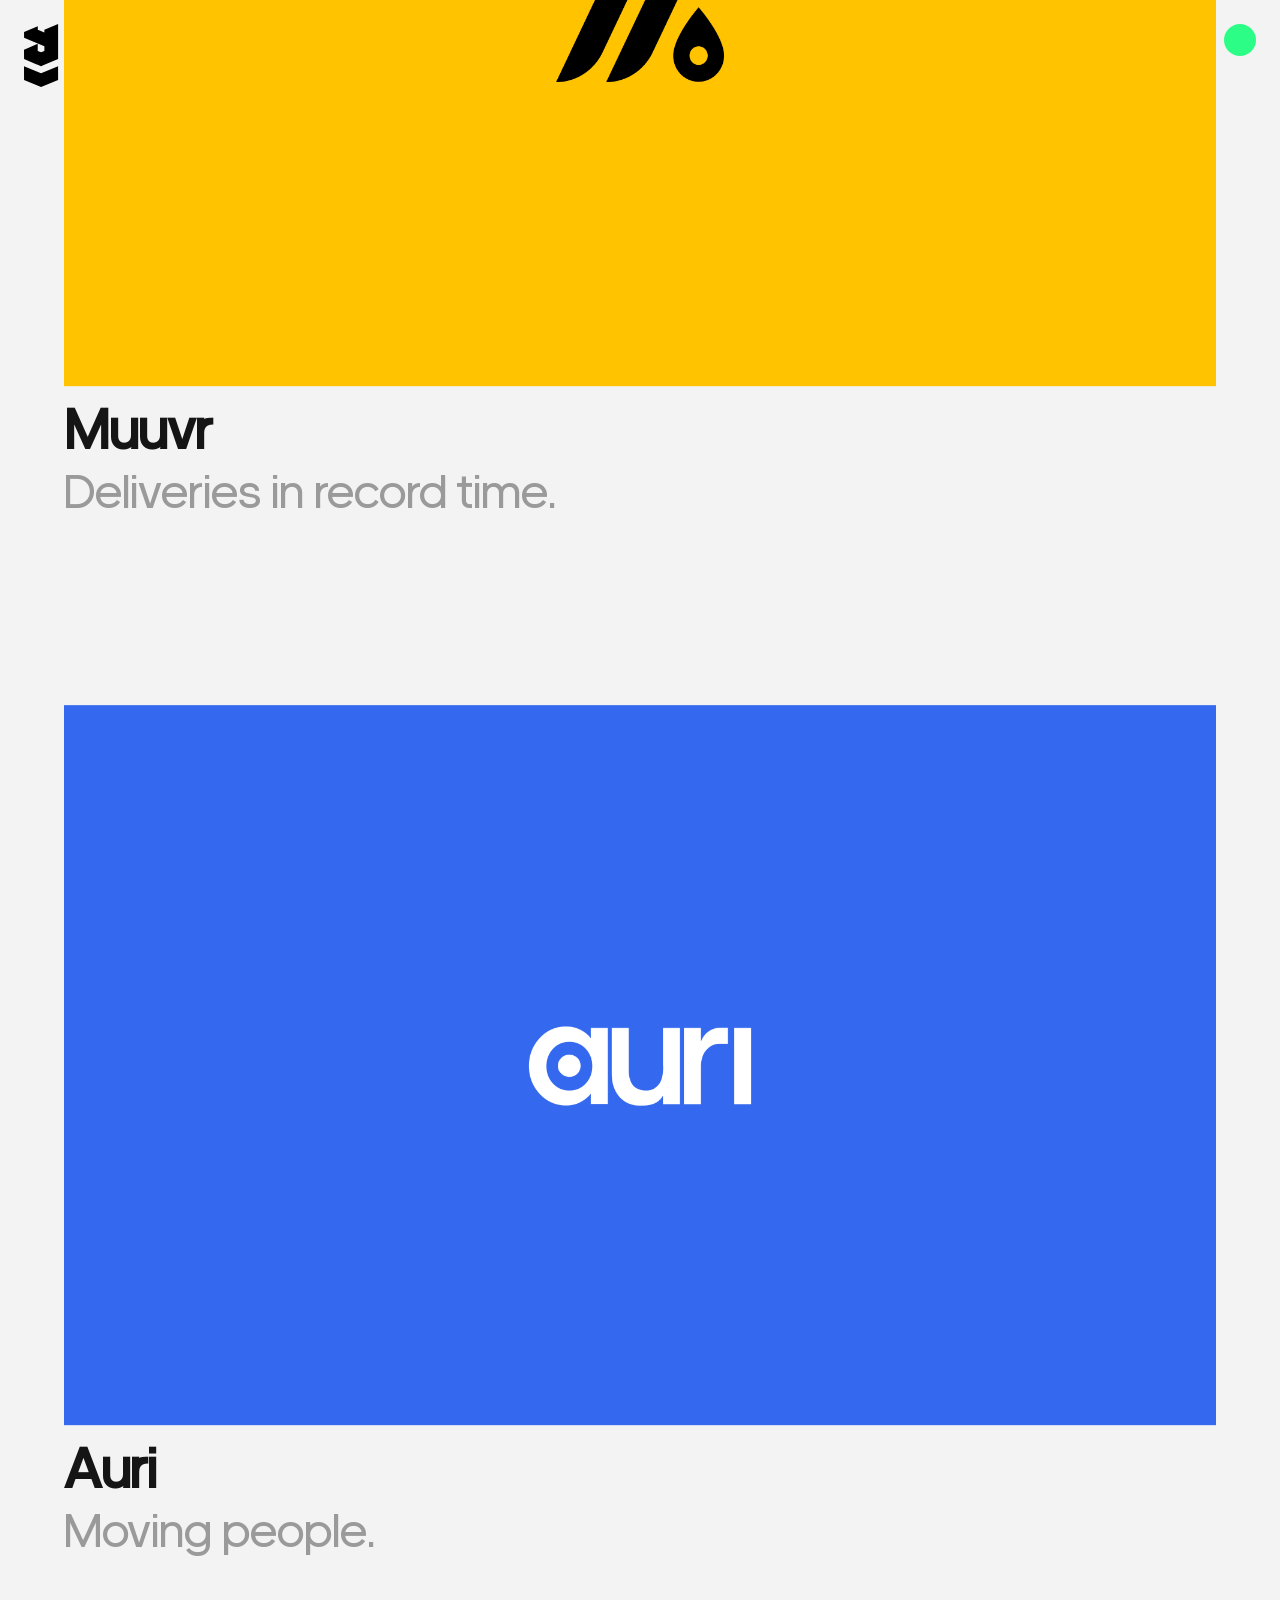
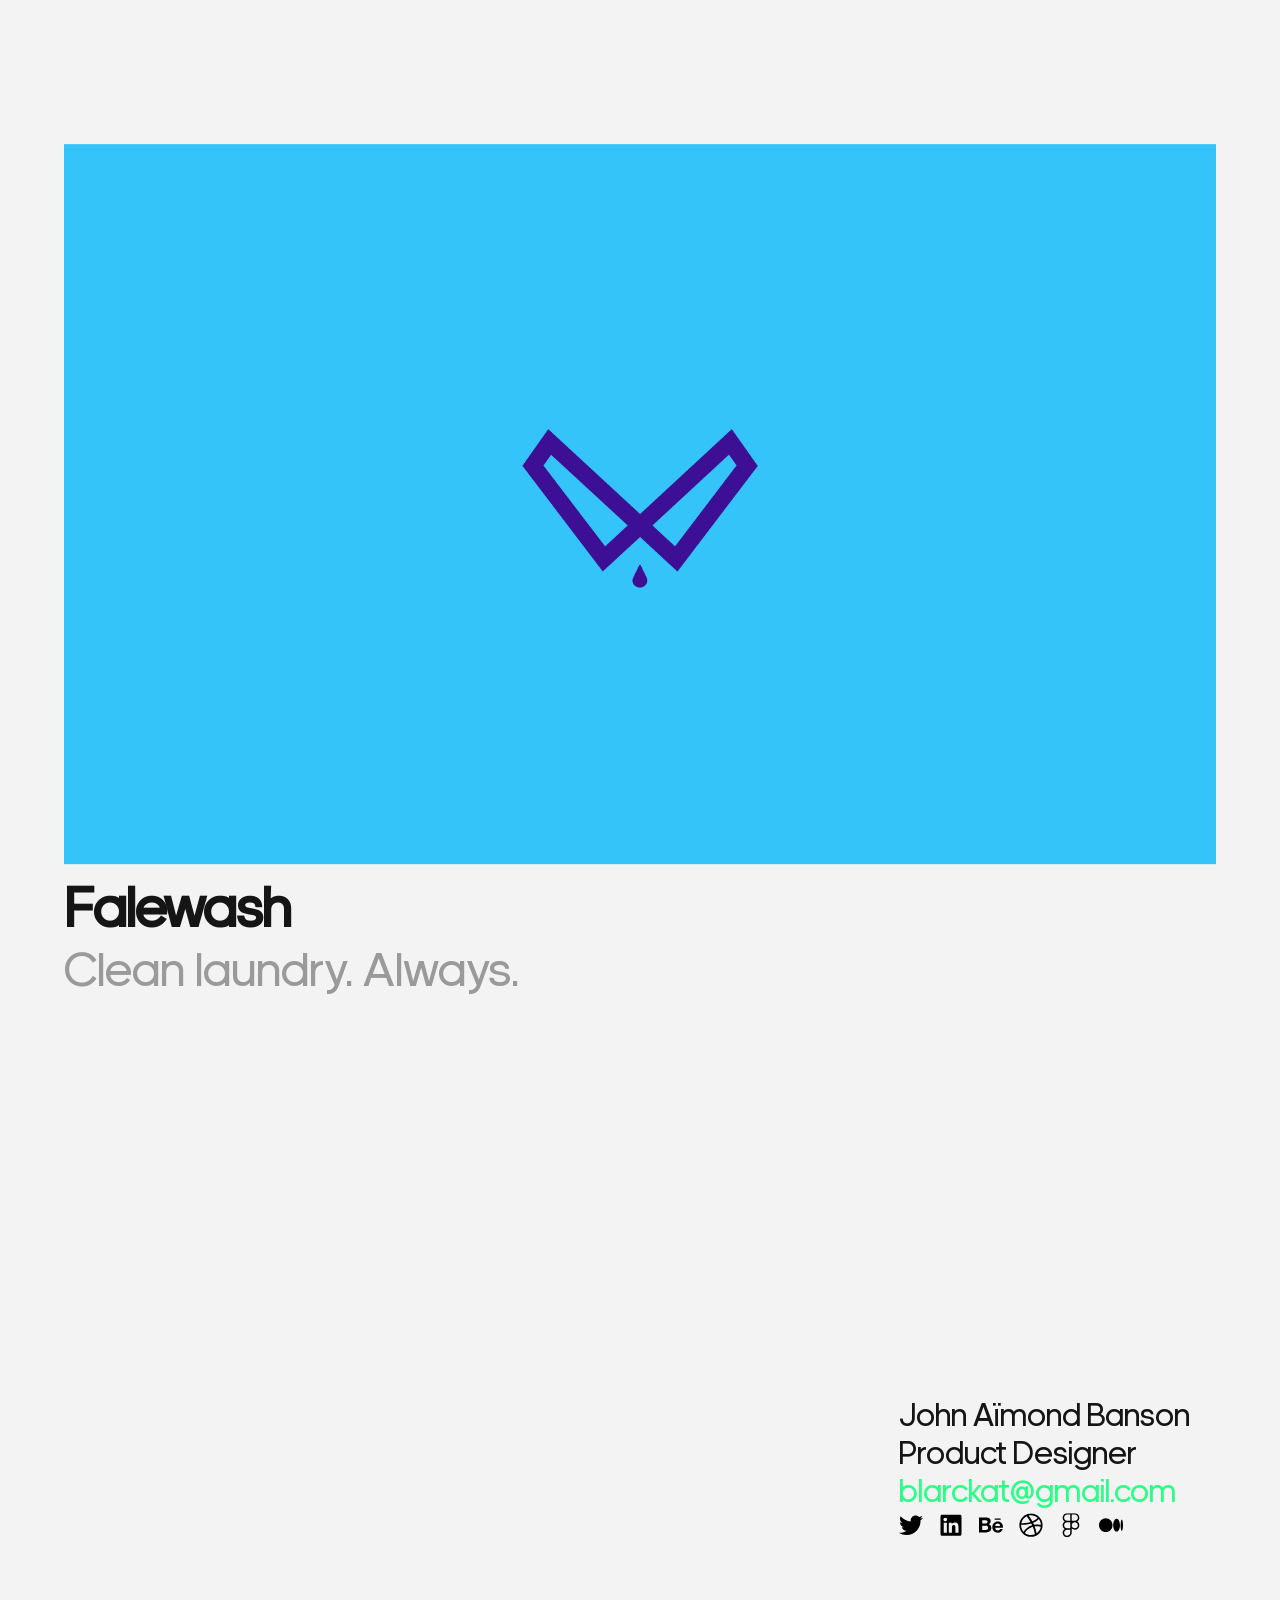
==== commit b4ae9433: "Adding eziban page" ====
--- a/index.html
+++ b/index.html
@@ -157,7 +157,7 @@
           </a>
         </div>
         <h1>
-          Helping tech startups craft immersive digital experiences.
+          Helping tech startups craft immersive experiences.
         </h1>
       </div>
     </header>
@@ -173,19 +173,15 @@
         <div class="showcase-text-content">
           <h2>Zapp</h2>
           <p class="text-subtitle-1">
-            Cshless. Redefined.
+            Cashless. Redefined.
           </p>
         </div>
       </div>
       <div class="section-work-case">
-        <a href="./work.muuvr.html"
-          ><img
-            src="./assets/muuvr/muuvrbranding/muuvr_behance_visual-identity14.png"
-            alt="muuvstack-thumbnail"
-        /></a>
+        <a href="./work.muuvr.html"><img src="./assets/muuvr/case_muuvr_header.png" alt="muuvstack-thumbnail"/></a>
         <div class="showcase-text-content">
           <h2>Muuvr</h2>
-          <p class="text-subtitle-1">Pickups and deliveries in record time.</p>
+          <p class="text-subtitle-1">Deliveries in record time.</p>
         </div>
       </div>
       <div class="section-work-case">
@@ -199,7 +195,7 @@
       </div>
       <div class="section-work-case">
         <a href="./work.falewash.html">
-          <img src="./assets/falewash/white-tote-bag-falewash.png" alt="falewash-thumbnail" />
+          <img src="./assets/falewash/falewash_header.png" alt="falewash-thumbnail" />
         </a>
         <div class="showcase-text-content">
           <h2>Falewash</h2>
--- a/css/main.min.css
+++ b/css/main.min.css
@@ -1 +1 @@
-@import url("./colors.min.css");@import url("./layout.min.css");@import url("./typography.min.css");@font-face{font-family:'Ckat Regular';src:url("../assets/fonts/Ckat_Regular.ttf")}@font-face{font-family:'Ckat Bold';src:url("../assets/fonts/Ckat_Bold.ttf")}::-webkit-scrollbar{display:none}::selection{background-color:#2BFD86;color:#151515}*{margin:0;padding:0;box-sizing:border-box}body{margin:0;padding:0;font-family:"Ckat Regular";display:flex;flex-direction:column;gap:10vh}.smoothScroll{position:fixed;top:0;left:0;overflow:auto;width:100%}p{font-size:32px}.btn{background-color:transparent;padding:16px 24px;border-radius:10px;text-transform:uppercase;font-weight:800;margin:12px;transition:.5s ease-in-out}.light-mode .btn{background-color:#ebebeb;color:#151515}.light-mode .btn:hover{border:none;background-color:#2BFD86;color:#151515}.dark-mode .btn{border:.5px solid white;color:white}.dark-mode .btn:hover{border:none;background-color:#2BFD86;color:#151515}.dark-mode{background-color:#151515;color:#ffffff;transition:.5s ease-in-out}.light-mode{background-color:#f3f3f3;color:#151515;transition:.5s ease-in-out}footer svg{width:24px;height:24px}.dark-mode svg{fill:white}.dark-mode svg ::selection{color:white}.light-mode svg{fill:black}.light-mode svg ::selection{color:black}.content-padding{padding:5vw 10vw}#nav-overlay{height:100vh;width:0;position:fixed;z-index:3;top:0;overflow-x:hidden;transition:.9s}.light-mode #nav-overlay{background-color:rgba(13,13,13,0.506)}.dark-mode #nav-overlay{background-color:rgba(218,218,218,0.458)}.sideNav{height:100vh;width:0;position:fixed;visibility:hidden;z-index:60;top:0;right:0;background-color:#2BFD86;overflow-x:hidden;transition:.9s}.sideNav ul{height:90%;display:flex;flex-direction:column;justify-content:center}.sideNav a{padding:8px 8px 8px 32px;text-decoration:none;color:#212121;font-size:56px;transition:.5s}.sideNav a:hover{color:#ffffff}.sideNav .top-row{position:relative;display:flex;flex-direction:row;justify-content:flex-end;align-items:center;margin:20px;gap:10px}.sideNav .top-row div{display:flex;justify-content:center;align-content:center;padding:10px;background-color:#51515151;border-radius:50%;cursor:pointer}.sideNav .top-row .navClose svg{fill:#151515}nav{display:flex;width:100%;flex-direction:column}nav ul li{transition:.5s}nav ul li:hover{transform:translateX(5%)}.appbar{position:sticky;z-index:50;top:0;display:flex;flex-direction:row;justify-content:space-between;padding:24px}.menu-button{height:32px;width:32px;border-radius:50%;background-color:#2BFD86;cursor:pointer;transition:.5s}.menu-button:hover{transform:scale(150%)}.logo-header svg{height:84px;transition:.5s}.logo-header :hover{fill:#2BFD86}.header{display:flex;flex-direction:column;justify-content:flex-end;align-items:flex-start}header,section{min-height:100vh}header h1,section h1{margin-top:40vh}.nav-social{display:flex;justify-content:flex-start}.nav-social svg{height:24px;fill:#151515}header .hero{display:flex;flex-direction:row;justify-content:space-between;align-items:center}header .hero h1{width:80%}header .hero .header-social{width:fit-content;display:flex;flex-direction:column;gap:20px}header .hero .header-social svg{height:24px}.section-work .section-work-case{display:flex;flex-direction:column;gap:10px;margin:20vh 5vw}.section-work .section-work-case img{object-fit:cover;width:100%;height:80vh;background-size:cover}.showcase-text-content p{font-size:48px;opacity:40%}.workCaseStudies{display:flex;flex-direction:column;gap:10vh}.case{display:flex;flex-direction:column;margin:10vh 5vw}.case img{height:90vh;width:100%;object-fit:cover}.case .case-title{display:flex;flex-direction:row;justify-content:space-between;align-items:center}.case .case-title h2{line-height:normal}.work-hero-img img,.full-showcase-img img{object-fit:cover;width:100%;background-size:contain}.case-study-image-container{display:flex;flex-direction:row;justify-content:space-between;gap:10vw;padding:5vw;margin:20vh 0;width:100vw;height:100% auto}.case-study-image-half img,.case-study-image-full img{object-fit:cover;width:100%;height:90vh}.case-study-image-half{display:flex;flex-direction:column;gap:24px;width:50%;height:80vh}footer{display:flex;flex-direction:row;align-items:flex-end;justify-content:flex-end;height:50vh;padding:10vh}footer .footer-text p,footer .footer-text a{font-size:32px}footer .footer-text a{color:#2BFD86}footer .footer-social{display:flex;flex-direction:row;gap:16px}@media screen and (max-width: 480px){header .hero{flex-direction:column-reverse;width:80vw}header .hero h1{width:100%}header .hero .header-social{flex-direction:row}nav{flex-direction:column;justify-content:center;padding:16px}.section-work .section-work-case{margin:10vw 0;height:100vh}.section-work .section-work-case img{height:80vh}.section-work .section-work-case .showcase-text-content p{font-size:32px}footer .footer-text p,footer .footer-text a{font-size:24px}}
+@import url("./colors.min.css");@import url("./layout.min.css");@import url("./typography.min.css");@font-face{font-family:'Ckat Regular';src:url("../assets/fonts/Ckat_Regular.ttf")}@font-face{font-family:'Ckat Bold';src:url("../assets/fonts/Ckat_Bold.ttf")}::-webkit-scrollbar{display:none}::selection{background-color:#2BFD86;color:#151515}*{margin:0;padding:0;box-sizing:border-box}body{margin:0;padding:0;font-family:"Ckat Regular";display:flex;flex-direction:column;gap:10vh}.smoothScroll{position:fixed;top:0;left:0;overflow:auto;width:100%}p{font-size:32px}.btn{background-color:transparent;padding:16px 24px;border-radius:10px;text-transform:uppercase;font-weight:800;margin:12px;transition:.5s ease-in-out}.light-mode .btn{background-color:#ebebeb;color:#151515}.light-mode .btn:hover{border:none;background-color:#2BFD86;color:#151515}.dark-mode .btn{border:.5px solid white;color:white}.dark-mode .btn:hover{border:none;background-color:#2BFD86;color:#151515}.dark-mode{background-color:#151515;color:#ffffff;transition:.5s ease-in-out}.light-mode{background-color:#f3f3f3;color:#151515;transition:.5s ease-in-out}footer svg{width:24px;height:24px}.dark-mode svg{fill:white}.dark-mode svg ::selection{color:white}.light-mode svg{fill:black}.light-mode svg ::selection{color:black}.content-padding{padding:5vw 10vw}#nav-overlay{height:100vh;width:0;position:fixed;z-index:3;top:0;overflow-x:hidden;transition:.9s}.light-mode #nav-overlay{background-color:rgba(13,13,13,0.506)}.dark-mode #nav-overlay{background-color:rgba(218,218,218,0.458)}.sideNav{height:100vh;width:0;position:fixed;visibility:hidden;z-index:60;top:0;right:0;background-color:#2BFD86;overflow-x:hidden;transition:.9s}.sideNav ul{height:90%;display:flex;flex-direction:column;justify-content:center}.sideNav a{padding:8px 8px 8px 32px;text-decoration:none;color:#212121;font-size:56px;transition:.5s}.sideNav a:hover{color:#ffffff}.sideNav .top-row{position:relative;display:flex;flex-direction:row;justify-content:flex-end;align-items:center;margin:20px;gap:10px}.sideNav .top-row div{display:flex;justify-content:center;align-content:center;padding:10px;background-color:#51515151;border-radius:50%;cursor:pointer}.sideNav .top-row .navClose svg{fill:#151515}nav{display:flex;width:100%;flex-direction:column}nav ul li{transition:.5s}nav ul li:hover{transform:translateX(5%)}.appbar{position:sticky;z-index:50;top:0;display:flex;flex-direction:row;justify-content:space-between;padding:24px}.menu-button{height:32px;width:32px;border-radius:50%;background-color:#2BFD86;cursor:pointer;transition:.5s}.menu-button:hover{transform:scale(150%)}.logo-header svg{height:84px;transition:.5s}.logo-header :hover{fill:#2BFD86}.header{display:flex;flex-direction:column;justify-content:flex-end;align-items:flex-start}header,section{min-height:100vh}header h1,section h1{margin-top:40vh}.nav-social{display:flex;justify-content:flex-start}.nav-social svg{height:24px;fill:#151515}.half-sided-container{width:70%}header .hero{display:flex;flex-direction:row;justify-content:space-between;align-items:center}header .hero h1{width:80%}header .hero .header-social{width:fit-content;display:flex;flex-direction:column;gap:20px}header .hero .header-social svg{height:24px}.section-work .section-work-case{display:flex;flex-direction:column;gap:10px;margin:20vh 5vw}.section-work .section-work-case img{object-fit:cover;width:100%;height:80vh;background-size:cover}.showcase-text-content p{font-size:48px;opacity:40%}.workCaseStudies{display:flex;flex-direction:column;gap:10vh}.case{display:flex;flex-direction:column;margin:10vh 5vw}.case img{height:90vh;width:100%;object-fit:cover}.case .case-title{display:flex;flex-direction:row;justify-content:space-between;align-items:center}.case .case-title h2{line-height:normal}.work-hero-img img,.full-showcase-img img{object-fit:cover;width:100%;background-size:contain}.case-study-image-container{display:flex;flex-direction:row;justify-content:space-between;gap:10vw;padding:5vw;margin:20vh 0;width:100vw;height:100% auto}.case-study-image-half img,.case-study-image-full img{object-fit:cover;width:100%;height:90vh}.case-study-image-half{display:flex;flex-direction:column;gap:24px;width:50%;height:80vh}.compact-list{display:flex;flex-direction:column}.compact-list li{border:none;padding:16px;border-bottom:.5px solid grey}.compact-list p{font-size:16px;text-transform:uppercase;letter-spacing:2px;color:grey}footer{display:flex;flex-direction:row;align-items:flex-end;justify-content:flex-end;height:50vh;padding:10vh}footer .footer-text p,footer .footer-text a{font-size:32px}footer .footer-text a{color:#2BFD86}footer .footer-social{display:flex;flex-direction:row;gap:16px}@media screen and (max-width: 480px){header .hero{flex-direction:column-reverse;width:80vw}header .hero h1{width:100%}header .hero .header-social{flex-direction:row}nav{flex-direction:column;justify-content:center;padding:16px}.section-work .section-work-case{margin:10vw 0;height:100vh}.section-work .section-work-case img{height:80vh}.section-work .section-work-case .showcase-text-content p{font-size:32px}.compact-list p{font-size:20px;text-transform:uppercase;letter-spacing:2px;color:grey}.half-sided-container{width:100%}footer .footer-text p,footer .footer-text a{font-size:24px}}
